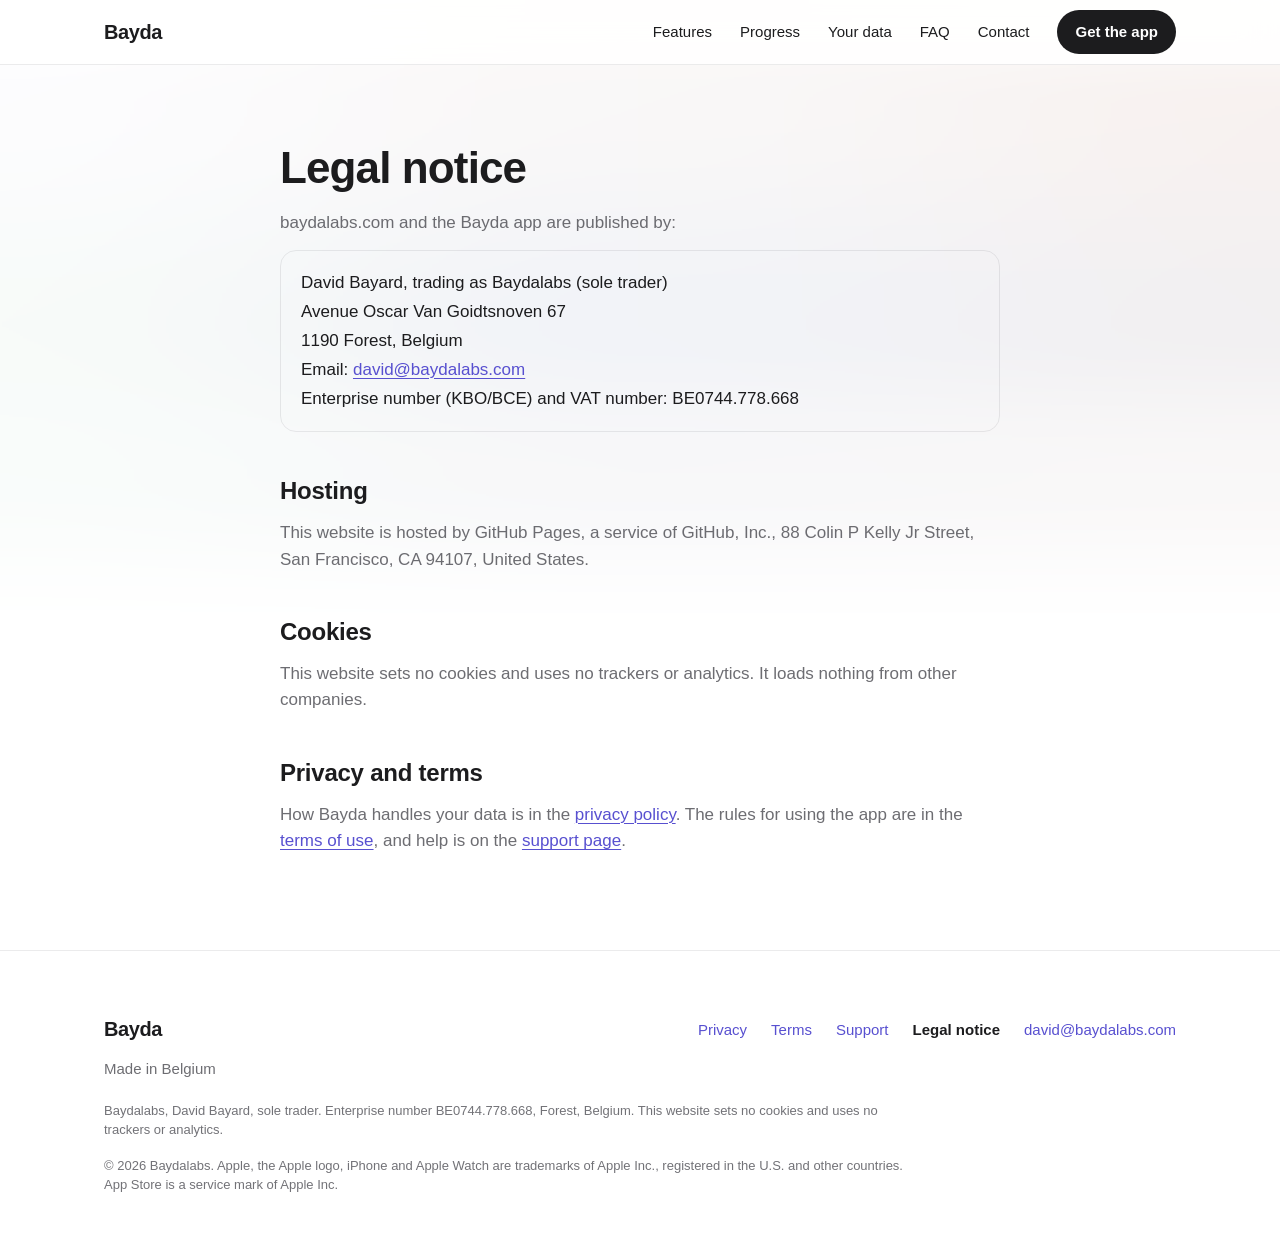
==== legal/index.html @ 18a66e10 "Publish site from 4e7c5ef4" ====
<!doctype html>
<html lang="en">
<head>
  <meta charset="utf-8">
  <meta name="viewport" content="width=device-width, initial-scale=1, viewport-fit=cover">
  <meta name="color-scheme" content="light">
  <meta name="theme-color" content="#ffffff">
  <title>Legal notice | Bayda</title>
  <meta name="description" content="Legal notice for baydalabs.com and the Bayda app.">
  <link rel="canonical" href="https://baydalabs.com/legal/">
  <link rel="icon" type="image/png" href="/assets/favicon.png">
  <link rel="apple-touch-icon" href="/assets/apple-touch-icon.png">
  <link rel="stylesheet" href="/assets/site.css">
  <meta property="og:type" content="website">
  <meta property="og:site_name" content="Bayda">
  <meta property="og:title" content="Legal notice | Bayda">
  <meta property="og:description" content="Legal notice for baydalabs.com and the Bayda app.">
  <meta property="og:url" content="https://baydalabs.com/legal/">
  <meta property="og:image" content="https://baydalabs.com/assets/og.jpg">
  <meta property="og:image:width" content="1200">
  <meta property="og:image:height" content="630">
  <meta property="og:image:alt" content="Bayda's food scan on an iPhone next to a plate of spaghetti">
  <meta property="og:locale" content="en_GB">
  <meta name="twitter:card" content="summary_large_image">
  <meta name="twitter:title" content="Legal notice | Bayda">
  <meta name="twitter:description" content="Legal notice for baydalabs.com and the Bayda app.">
  <meta name="twitter:image" content="https://baydalabs.com/assets/og.jpg">
  <meta name="twitter:image:alt" content="Bayda's food scan on an iPhone next to a plate of spaghetti">
</head>
<body>
  <svg class="sprite" width="0" height="0" aria-hidden="true" focusable="false"><defs>
<symbol id="i-check" viewBox="0 0 24 24"><path d="M5 12.5l4.5 4.5L19 7.5" fill="none" stroke="currentColor" stroke-width="2.4" stroke-linecap="round" stroke-linejoin="round"/></symbol>
<symbol id="i-pin" viewBox="0 0 24 24"><path d="M12 21s-6.5-5.6-6.5-11a6.5 6.5 0 0113 0c0 5.4-6.5 11-6.5 11z" fill="none" stroke="currentColor" stroke-width="1.8" stroke-linejoin="round"/><circle cx="12" cy="10" r="2.3" fill="none" stroke="currentColor" stroke-width="1.8"/></symbol>
<symbol id="i-heart" viewBox="0 0 24 24"><path d="M12 20s-7.5-4.6-7.5-10.2A4.3 4.3 0 0112 7.6a4.3 4.3 0 017.5 2.2C19.5 15.4 12 20 12 20z" fill="none" stroke="currentColor" stroke-width="1.8" stroke-linejoin="round"/></symbol>
<symbol id="i-server" viewBox="0 0 24 24"><rect x="4" y="4.5" width="16" height="6" rx="2" fill="none" stroke="currentColor" stroke-width="1.8"/><rect x="4" y="13.5" width="16" height="6" rx="2" fill="none" stroke="currentColor" stroke-width="1.8"/><path d="M8 7.5h.01M8 16.5h.01" stroke="currentColor" stroke-width="2.4" stroke-linecap="round"/></symbol>
<symbol id="i-noads" viewBox="0 0 24 24"><circle cx="12" cy="12" r="8" fill="none" stroke="currentColor" stroke-width="1.8"/><path d="M6.5 17.5l11-11" stroke="currentColor" stroke-width="1.8" stroke-linecap="round"/></symbol>
<symbol id="i-lock" viewBox="0 0 24 24"><rect x="5" y="10.5" width="14" height="9.5" rx="2.5" fill="none" stroke="currentColor" stroke-width="1.8"/><path d="M8.5 10.5V8a3.5 3.5 0 017 0v2.5" fill="none" stroke="currentColor" stroke-width="1.8" stroke-linecap="round"/></symbol>
<symbol id="i-people" viewBox="0 0 24 24"><circle cx="9" cy="8.5" r="3" fill="none" stroke="currentColor" stroke-width="1.8"/><path d="M3.5 19c.4-3 2.7-4.8 5.5-4.8s5.1 1.8 5.5 4.8" fill="none" stroke="currentColor" stroke-width="1.8" stroke-linecap="round"/><path d="M15.5 5.8a3 3 0 010 5.4M17.5 14.6c1.8.6 2.8 2 3 4.4" fill="none" stroke="currentColor" stroke-width="1.8" stroke-linecap="round"/></symbol>
<symbol id="i-export" viewBox="0 0 24 24"><path d="M12 15V4M8 8l4-4 4 4" fill="none" stroke="currentColor" stroke-width="1.8" stroke-linecap="round" stroke-linejoin="round"/><path d="M5 12v6.5A1.5 1.5 0 006.5 20h11a1.5 1.5 0 001.5-1.5V12" fill="none" stroke="currentColor" stroke-width="1.8" stroke-linecap="round"/></symbol>
<symbol id="i-arrow" viewBox="0 0 24 24"><path d="M5 12h14M13 6l6 6-6 6" fill="none" stroke="currentColor" stroke-width="2" stroke-linecap="round" stroke-linejoin="round"/></symbol>
</defs></svg>
  <a class="skip" href="#main">Skip to content</a>
  <header class="site-header">
    <div class="wrap">
      <a class="brand" href="/" aria-label="Bayda home">Bayda</a>
      <nav class="nav" aria-label="Main">
        <ul class="nav-links">
          <li><a href="/#scan">Features</a></li>
          <li><a href="/#progress">Progress</a></li>
          <li><a href="/#privacy">Your data</a></li>
          <li><a href="/#faq">FAQ</a></li>
          <li><a href="/#contact">Contact</a></li>
        </ul>
        <!-- APP STORE URL: replace #download with the App Store link at launch -->
        <a class="btn" href="/#download">Get the app</a>
      </nav>
    </div>
  </header>

  <main id="main">
    <article class="doc">
      <h1>Legal notice</h1>
      <p>baydalabs.com and the Bayda app are published by:</p>
      <address>
        David Bayard, trading as Baydalabs (sole trader)<br>
        Avenue Oscar Van Goidtsnoven 67<br>
        1190 Forest, Belgium<br>
        Email: <a href="mailto:david@baydalabs.com">david@baydalabs.com</a><br>
        Enterprise number (KBO/BCE) and VAT number: BE0744.778.668
      </address>
      <h2>Hosting</h2>
      <p>This website is hosted by GitHub Pages, a service of GitHub, Inc., 88 Colin P Kelly Jr Street, San Francisco, CA 94107, United States.</p>
      <h2>Cookies</h2>
      <p>This website sets no cookies and uses no trackers or analytics. It loads nothing from other companies.</p>
      <h2>Privacy and terms</h2>
      <p>How Bayda handles your data is in the <a href="/privacy/">privacy policy</a>. The rules for using the app are in the <a href="/terms/">terms of use</a>, and help is on the <a href="/support/">support page</a>.</p>
    </article>
  </main>

  <footer class="site-footer">
    <div class="wrap">
      <div class="foot-top">
        <div class="foot-brand">
          <a class="brand" href="/" aria-label="Bayda home">Bayda</a>
          <p>Made in Belgium</p>
        </div>
        <ul class="foot-links">
          <li><a href="/privacy/">Privacy</a></li>
          <li><a href="/terms/">Terms</a></li>
          <li><a href="/support/">Support</a></li>
          <li><a href="/legal/" aria-current="page">Legal notice</a></li>
          <li><a href="mailto:david@baydalabs.com">david@baydalabs.com</a></li>
        </ul>
      </div>
      <p class="fine">Baydalabs, David Bayard, sole trader. Enterprise number BE0744.778.668, Forest, Belgium. This website sets no cookies and uses no trackers or analytics.</p>
      <p class="fine">&copy; 2026 Baydalabs. Apple, the Apple logo, iPhone and Apple Watch are trademarks of Apple Inc., registered in the U.S. and other countries. App Store is a service mark of Apple Inc.</p>
    </div>
  </footer>
</body>
</html>
---- assets/site.css ----
/* Bayda marketing site. Tokens are the app's (Bayda/DesignSystem). Light only, no dark mode. */
:root {
  color-scheme: light;
  --ink: #1C1C1E;
  --body: rgba(60, 60, 67, .75);
  --muted: rgba(60, 60, 67, .72); /* the lightest that still passes AA on white; only used on white */
  --hair: rgba(60, 60, 67, .10);
  --accent: #5850D0;
  --accent-hover: #4038B8;
  --canvas: #F0F0F3;
  --tint: rgba(88, 80, 208, .08);
  --gutter: 20px;
  --sec: 56px;
  --head: 56px;
  --font: -apple-system, BlinkMacSystemFont, "SF Pro Text", "Segoe UI", Roboto, Helvetica, Arial, sans-serif;
  --shadow: 0 24px 60px -24px rgba(28, 28, 30, .28);
}
@media (min-width: 860px) { :root { --gutter: 24px; --sec: 112px; --head: 64px; } }

*, *::before, *::after { box-sizing: border-box; }
html { -webkit-text-size-adjust: 100%; }
body {
  margin: 0;
  font: 400 17px/1.55 var(--font);
  color: var(--body);
  background: #fff url(glow.png) top center / 100% 640px no-repeat;
  -webkit-font-smoothing: antialiased;
  overflow-x: clip;
  min-height: 100vh; min-height: 100svh; display: flex; flex-direction: column;
}
main { flex: 1 0 auto; }
img, svg { display: block; max-width: 100%; }
img { height: auto; }
picture { display: block; }
h1, h2, h3, p, ul { margin: 0; }
ul { padding: 0; list-style: none; }
a { color: var(--accent); text-decoration: none; }
a:hover { color: var(--accent-hover); text-decoration: underline; text-underline-offset: 3px; }
/* Links inside running text are underlined (not told apart by colour alone). Nav, footer nav, buttons and the TOC are not. */
p a:not(.btn):not(.more), address a, .cstatus a, .doc--legal li a, .doc--legal td a { text-decoration: underline; text-underline-offset: 3px; text-decoration-thickness: 1px; }
.ticks span, .pcard p, .tile p, .fine, .fine-print, .faq details p { text-wrap: pretty; }
.caption, .faq summary, .tile h3, .pcard h3 { text-wrap: balance; }
:focus-visible { outline: 3px solid var(--accent); outline-offset: 2px; border-radius: 6px; }
.sprite { position: absolute; }
[hidden] { display: none !important; }

.wrap { max-width: 1120px; margin-inline: auto; padding-inline: var(--gutter); }
section[id] { scroll-margin-top: calc(var(--head) + 8px); }

.skip {
  position: absolute; left: 16px; top: -64px; z-index: 100;
  display: inline-flex; align-items: center; min-height: 44px;
  padding: 0 18px; border-radius: 999px; background: var(--ink); color: #fff;
  font-weight: 600; font-size: 15px;
}
.skip:focus { top: 12px; color: #fff; text-decoration: none; }

/* Ink capsule: the CTA. Purple is never a button fill. */
.btn {
  display: inline-flex; align-items: center; justify-content: center;
  min-height: 44px; padding: 0 18px; border-radius: 999px;
  background: var(--ink); color: #fff;
  font: 600 15px/1.2 var(--font); white-space: nowrap;
}
.btn:hover { background: #000; color: #fff; text-decoration: none; }
.btn-lg { min-height: 48px; padding-inline: 26px; font-size: 16px; }

/* Header */
.site-header {
  position: sticky; top: 0; z-index: 50;
  background: rgba(255, 255, 255, .85);
  -webkit-backdrop-filter: saturate(180%) blur(20px);
  backdrop-filter: saturate(180%) blur(20px);
  border-bottom: 1px solid var(--hair);
}
.site-header .wrap { display: flex; align-items: center; justify-content: space-between; height: var(--head); gap: 16px; }
.brand { display: inline-flex; align-items: center; min-height: 44px; gap: 10px; color: var(--ink); font-size: 20px; font-weight: 700; letter-spacing: -.02em; }
.brand:hover { color: var(--ink); text-decoration: none; }
.nav { display: flex; align-items: center; gap: 28px; }
.nav-links { display: none; gap: 28px; }
.nav-links a { color: var(--ink); font-size: 15px; font-weight: 500; display: inline-block; padding: 10px 0; }
.nav-links a:hover { color: var(--accent); text-decoration: none; }
@media (min-width: 768px) { .nav { gap: 20px; } .nav-links { display: flex; gap: 20px; } }
@media (min-width: 860px) { .nav, .nav-links { gap: 28px; } }

/* Type roles */
.eyebrow { font-size: 13px; font-weight: 700; letter-spacing: .08em; text-transform: uppercase; color: var(--accent); }
h1, h2 { text-wrap: balance; color: var(--ink); font-weight: 700; }
h1 { font-size: 38px; line-height: 1.06; letter-spacing: -.02em; }
h2 { font-size: 32px; line-height: 1.12; letter-spacing: -.015em; }
h3 { font-size: 17px; line-height: 1.3; font-weight: 600; color: var(--ink); letter-spacing: -.01em; }
.lead { font-size: 18px; line-height: 1.5; color: var(--body); text-wrap: pretty; }
.caption { font-size: 14px; line-height: 1.4; color: var(--body); }
.copy p, .lead { text-wrap: pretty; }
@media (min-width: 860px) {
  h1 { font-size: clamp(44px, 5vw, 60px); }
  h2 { font-size: clamp(36px, 4vw, 44px); }
  .lead { font-size: 20px; }
}

/* Badge */
.badge { display: inline-block; line-height: 0; border-radius: 8px; }
.badge img { height: 44px; width: auto; }
a.badge:hover { opacity: .88; text-decoration: none; }
.cta-row { display: flex; flex-direction: column; align-items: flex-start; gap: 10px; margin-top: 24px; }
.cta-row.center { align-items: center; margin-top: 28px; }
@media (min-width: 860px) { .badge img { height: 48px; } }

/* Hero */
.hero { padding: 28px 0 calc(var(--sec) * .6); }
.hero-grid { display: grid; gap: 36px; align-items: center; }
.hero-copy .eyebrow { margin-bottom: 12px; }
.hero-copy .lead { margin-top: 16px; max-width: 34em; }
.proof { display: grid; grid-template-columns: repeat(2, max-content); gap: 10px 20px; margin-top: 28px; font-size: 14px; font-weight: 500; color: var(--ink); }
.proof li { display: inline-flex; align-items: center; gap: 7px; }
.proof svg { width: 18px; height: 18px; color: var(--accent); flex: none; }
@media (max-width: 389.98px) { .proof { font-size: 13px; gap: 10px 14px; } }
@media (min-width: 860px) {
  .hero { padding-top: 56px; }
  .hero-grid { grid-template-columns: minmax(0, 46fr) minmax(0, 54fr); gap: 56px; }
    .proof { font-size: 15px; }
}

/* Photos and phones */
.hero-photo, .panel { width: 100%; max-width: 520px; margin-inline: auto; }
@media (min-width: 860px) { .hero-photo { justify-self: end; margin-inline: auto 0; } .panel { margin-inline: 0; } }
.photo { display: block; border-radius: 20px; background: var(--canvas); }
.photo img { width: 100%; border-radius: 20px; box-shadow: 0 0 0 1px var(--hair), var(--shadow); }
@media (min-width: 860px) { .photo { border-radius: 28px; } .photo img { border-radius: 28px; } }
.phone {
  aspect-ratio: 720 / 1564;
  border-radius: 12.5% / 5.754%;
  box-shadow: 0 0 0 1px rgba(28, 28, 30, .14), 0 18px 36px rgba(28, 28, 30, .22);
  background: #fff;
}
.phone img { width: 100%; height: auto; border-radius: inherit; }

/* Sections */
.sec { padding-block: var(--sec); }
.sec-head { margin-bottom: 36px; }
.copy .eyebrow, .sec-head .eyebrow, .friends-head .eyebrow { margin-bottom: 12px; }
.copy > p:not(.eyebrow):not(.note) { margin-top: 18px; max-width: 34em; }
.copy > .lead { margin-top: 18px; }
.row { display: grid; gap: 32px; align-items: center; }
.row .copy { max-width: 460px; }
.ticks { display: grid; gap: 12px; margin-top: 24px; }
.ticks li { display: flex; gap: 10px; align-items: flex-start; font-size: 16px; line-height: 1.45; color: var(--ink); }
.ticks svg { width: 20px; height: 20px; color: var(--accent); flex: none; margin-top: 1px; }
.note { margin-top: 20px; font-size: 15px; line-height: 1.5; color: var(--muted); }
@media (min-width: 860px) {
  .row { grid-template-columns: minmax(0, 460px) minmax(0, 520px); justify-content: space-between; gap: 80px; }
  .row.flip { grid-template-columns: minmax(0, 520px) minmax(0, 460px); }
  .row.flip .media, .row.flip .panel { order: -1; }
}

/* Visual with a phone overlapping a corner. --pw is the phone width, --hang how far it hangs below the photo. */
.media { position: relative; container-type: inline-size; width: 100%; max-width: 520px; margin-inline: auto; --pw: var(--pwm, 44%); --hang: 14cqw; }
.pw-s { --pwm: 42%; --pwd: 34%; }
.pw-m { --pwm: 40%; --pwd: 34%; }
.pw-l { --pwm: 52%; --pwd: 52%; }
.over-right.pw-l .phone { right: 0; } /* covers the held phone and the hand in the photo */
.media.wide { max-width: none; margin-inline: 0; --pwm: 30%; --hang: 27.7cqw; }
.media.wide .photo img { aspect-ratio: 4 / 3; object-fit: cover; object-position: 62% 40%; }
.media.wide .phone { bottom: 0; }
.media .phone { position: absolute; bottom: 0; width: var(--pw); }
.hang { display: block; height: var(--hang); }
.over-right .phone { right: 3cqw; }
.over-left .phone { left: 3cqw; }
@media (max-width: 859.98px) { .over-right.m-left .phone { right: auto; left: 3cqw; } }
@media (min-width: 860px) {
  .media { margin-inline: 0; --pw: var(--pwd, 36%); --hang: 10cqw; }
  .media.wide { --pwd: clamp(130px, 17cqw, 190px); --hang: 6cqw; }
  .media.wide .photo img { aspect-ratio: auto; object-fit: fill; object-position: 50% 50%; }
}

/* Two phones on a soft panel */
.panel { background: var(--canvas); border-radius: 20px; padding: 28px 18px 28px; }
.duo { display: flex; justify-content: center; align-items: flex-start; gap: 14px; container-type: inline-size; }
.duo .phone { width: 44%; flex: none; }
.duo .phone:last-child { margin-top: 10cqw; }
@media (min-width: 860px) { .panel { border-radius: 28px; padding: 48px 40px; } .duo { gap: 24px; } }

/* Progress */
.band { background: var(--tint); }
.band .row { align-items: center; }
.shots-wrap { margin-top: 56px; }
.shots-scroll {
  overflow-x: auto; scroll-snap-type: x mandatory;
  margin-inline: calc(var(--gutter) * -1); padding: 4px var(--gutter) 12px; scroll-padding-inline: var(--gutter);
  scrollbar-width: thin;
}
.shots-scroll:focus-visible { outline-offset: -3px; }
.shots { display: flex; gap: 16px; width: max-content; }
.shot { flex: 0 0 min(calc((100vw - 2 * var(--gutter)) * .76), 320px); scroll-snap-align: start; display: flex; flex-direction: column; gap: 20px; }
.shot .phone { width: 66%; margin-inline: auto; }
.card { background: #fff; border: 1px solid var(--hair); border-radius: 20px; padding: 20px; flex: 1; }
.card p { margin-top: 6px; font-size: 15px; line-height: 1.5; }
.tiles { display: grid; grid-template-columns: repeat(2, minmax(0, 1fr)); gap: 12px; margin-top: 28px; }
.tile { background: #fff; border: 1px solid var(--hair); border-radius: 20px; padding: 18px; }
.tile-icon img { height: 52px; width: auto; margin-bottom: 14px; }
.tile h3 { font-size: 16px; }
.tile p { margin-top: 6px; font-size: 14px; line-height: 1.45; }
@media (max-width: 399.98px) { .tile { padding: 16px; } .tile h3 { font-size: 15px; } }
@media (min-width: 860px) {
  .shots-scroll { overflow: visible; margin-inline: 0; padding: 0; }
  .shots { display: grid; grid-template-columns: repeat(3, minmax(0, 1fr)); gap: 32px; width: auto; }
  .shot { flex: none; max-width: none; gap: 24px; }
  .shot .phone { width: 62%; max-width: 240px; }
  .card { padding: 24px; }
  .card p { font-size: 16px; }
  .tiles { grid-template-columns: repeat(4, minmax(0, 1fr)); gap: 20px; margin-top: 40px; }
  .tile { padding: 24px; }
  .tile-icon img { height: 56px; }
  .tile h3 { font-size: 17px; }
  .tile p { font-size: 15px; }
}

/* Friends */
.friends-head { display: grid; gap: 20px; margin-bottom: 40px; }
.friends-head .copy { max-width: 460px; }
.friends-head .copy > p:not(.eyebrow):not(.note) { margin-top: 0; }
@media (max-width: 859.98px) { .friends-head { gap: 0; } .friends-head .copy > p:not(.eyebrow):not(.note) { margin-top: 18px; } }
@media (min-width: 860px) {
  .friends-head { grid-template-columns: minmax(0, 1fr) minmax(0, 460px); gap: 80px; align-items: start; margin-bottom: 56px; }
  .friends-head .copy { padding-top: calc(13px * 1.55 + 12px); }
}

/* Privacy */
.pcards { display: grid; gap: 12px; }
.pcard { display: grid; grid-template-columns: 28px 1fr; column-gap: 14px; align-items: start; border: 1px solid var(--hair); border-radius: 20px; padding: 20px; box-shadow: 0 1px 2px rgba(28, 28, 30, .04); }
.pcard svg { grid-row: 1 / span 2; width: 28px; height: 28px; color: var(--accent); }
.pcard h3 { grid-column: 2; }
.pcard p { grid-column: 2; margin-top: 6px; font-size: 16px; }
.more-row { margin-top: 28px; }
.more { display: inline-flex; align-items: center; gap: 6px; min-height: 44px; font-weight: 600; }
.more svg { width: 18px; height: 18px; }
@media (min-width: 860px) { .pcards { grid-template-columns: 1fr 1fr; gap: 20px; } .pcard { display: block; padding: 32px; } .pcard svg { margin-bottom: 16px; } }

/* FAQ */
.band-soft { background: #fff; }
.faq-head { margin-bottom: 8px; }
.faq-head .eyebrow { margin-bottom: 12px; }
.faq { margin-top: 32px; border-top: 1px solid var(--hair); }
.faq details { border-bottom: 1px solid var(--hair); }
.faq summary {
  display: flex; align-items: center; justify-content: space-between; gap: 16px; min-height: 56px; padding: 12px 0;
  cursor: pointer; list-style: none; color: var(--ink); font-size: 17px; font-weight: 600; line-height: 1.35;
}
.faq summary::-webkit-details-marker { display: none; }
.faq summary::after {
  content: ""; flex: none; width: 9px; height: 9px; margin-right: 4px;
  border-right: 2px solid var(--accent); border-bottom: 2px solid var(--accent); transform: rotate(45deg);
}
.faq details[open] summary::after { transform: rotate(-135deg); }
.faq details p { padding: 0 32px 20px 0; font-size: 16px; line-height: 1.6; max-width: 62ch; }
@media (min-width: 860px) {
  .faq-wrap { display: grid; grid-template-columns: minmax(0, 1fr) minmax(0, 640px); gap: 80px; align-items: start; }
  .faq-head { margin-bottom: 0; }
  .faq { margin-top: 0; }
}

/* Contact */
.contact { background: var(--canvas); }
.contact-wrap { max-width: 616px; }
.contact .sec-head { margin-bottom: 28px; }
.contact .lead { margin-top: 14px; }
.cform { background: #fff; border: 1px solid var(--hair); border-radius: 20px; box-shadow: 0 1px 2px rgba(28, 28, 30, .04), var(--shadow); padding: 22px 20px; display: grid; gap: 18px; }
.field label { display: block; margin-bottom: 6px; font-size: 15px; font-weight: 600; color: var(--ink); }
.cform input, .cform textarea {
  display: block; width: 100%; min-height: 48px; padding: 12px 14px; border: 1px solid #DADADF; border-radius: 12px;
  background: #fff; color: var(--ink); font: 400 16px/1.4 var(--font); -webkit-appearance: none; appearance: none;
}
.cform textarea { min-height: 150px; resize: vertical; }
.cform input:focus-visible, .cform textarea:focus-visible { outline: 3px solid var(--accent); outline-offset: 1px; border-color: var(--accent); }
.cform [aria-invalid="true"] { border-color: #B3261E; }
.err { margin-top: 6px; font-size: 14px; line-height: 1.4; color: #B3261E; }
.err:empty { display: none; }
.hp { position: absolute; left: -10000px; top: auto; width: 1px; height: 1px; overflow: hidden; }
.cform .btn { width: 100%; border: 0; cursor: pointer; }
.cform .btn:disabled { opacity: .6; cursor: default; }
.fine-print { font-size: 14px; line-height: 1.5; color: var(--muted); }
.cstatus:empty { display: none; }
.cstatus.on { margin-top: 16px; padding: 22px 20px; background: #fff; border: 1px solid var(--hair); border-radius: 20px; color: var(--ink); }
.cstatus h3 { font-size: 20px; letter-spacing: -.01em; }
.cstatus h3 + p { margin-top: 8px; }
.cstatus p { color: var(--ink); overflow-wrap: anywhere; }
.cstatus a { font-weight: 600; }
.alt-mail { margin-top: 20px; font-size: 16px; color: var(--ink); }
.alt-mail a { font-weight: 600; }
@media (min-width: 860px) {
  .cform { padding: 36px; gap: 20px; }
  .cstatus.on { padding: 28px 36px; }
  .contact .sec-head { text-align: center; margin-bottom: 36px; }
  .alt-mail { text-align: center; }
}

/* Final call to action: a banner. Copy stacked above the photo on phones, laid over the empty wall on wide screens. */
.final { padding-block: calc(var(--sec) * .6); }
.banner { border-radius: 20px; overflow: hidden; background: #E1DFDB; box-shadow: 0 0 0 1px var(--hair), var(--shadow); }
.banner-copy { padding: 32px 22px 28px; }
.final-icon { width: 72px; height: 72px; border-radius: 17px; margin-bottom: 20px; box-shadow: 0 0 0 1px var(--hair), 0 10px 24px -10px rgba(28, 28, 30, .35); }
.banner .lead { margin-top: 12px; color: var(--ink); }
.banner .caption { color: var(--ink); }
.banner-photo { position: relative; aspect-ratio: 1 / 1; }
.banner-photo::after { content: ""; position: absolute; left: 0; right: 0; top: 0; height: 56px; background: linear-gradient(#E1DFDB, rgba(225, 223, 219, 0)); }
.banner-photo img { width: 100%; height: 100%; object-fit: cover; object-position: 90% 50%; } /* the source has a seam at ~37% of its width; a 1:1 crop must start right of it */
@media (min-width: 600px) {
  .banner-copy { padding: 44px 44px 36px; }
}
@media (min-width: 1000px) {
  .banner { position: relative; display: flex; align-items: center; aspect-ratio: 2 / 1; border-radius: 28px; }
  .banner-photo { position: absolute; inset: 0; aspect-ratio: auto; }
  .banner-photo img { object-position: 50% 0; }
  .banner-photo::after { content: ""; position: absolute; inset: 0; height: auto; background: linear-gradient(90deg, #E1DFDB 0%, #E1DFDB 37%, rgba(225, 223, 219, .8) 43%, rgba(225, 223, 219, .35) 50%, rgba(225, 223, 219, 0) 56%); }
  .banner-copy { position: relative; z-index: 1; width: 42%; padding: 40px 0 40px 48px; }
  .banner h2 { font-size: clamp(34px, 3.6vw, 44px); }
}

/* Legal notice */
.doc { max-width: 768px; margin-inline: auto; padding: 48px var(--gutter) 96px; }
.doc h1 { font-size: 34px; }
.doc h2 { margin-top: 44px; font-size: 22px; line-height: 1.25; letter-spacing: -.01em; }
.doc p, .doc address { margin-top: 14px; }
.doc address { font-style: normal; padding: 18px 20px; border: 1px solid var(--hair); border-radius: 16px; line-height: 1.7; color: var(--ink); overflow-wrap: anywhere; }
.doc h1 + p { margin-top: 18px; }
/* Legal documents (privacy, terms, support): generated from legal/ into this page by scripts/publish-site.sh */
.doc--legal { font-size: 16px; line-height: 1.65; }
.doc--legal h1 { text-wrap: balance; }
.doc--legal h3 { margin-top: 28px; font-size: 18px; line-height: 1.3; color: var(--ink); }
.doc--legal strong { color: var(--ink); font-weight: 600; }
.doc--legal ul { margin-top: 12px; padding-left: 1.3em; list-style: disc; }
.doc--legal li { margin-top: 6px; padding-left: .2em; }
.doc--legal li::marker { color: var(--muted); }
.doc--legal hr { margin: 40px 0; border: 0; border-top: 1px solid var(--hair); }
.doc--legal code { font: 14px/1.4 ui-monospace, SFMono-Regular, Menlo, monospace; padding: 1px 5px; border-radius: 6px; background: var(--canvas); }
.doc--legal .scroll { margin-top: 16px; overflow-x: auto; border: 1px solid var(--hair); border-radius: 16px; background: linear-gradient(to left, #fff 30%, rgba(255, 255, 255, 0)) right / 24px 100% no-repeat local, linear-gradient(to left, rgba(28, 28, 30, .12), rgba(28, 28, 30, 0)) right / 12px 100% no-repeat scroll; }
.doc--legal .scroll:focus-visible { outline: 3px solid var(--accent); outline-offset: 2px; }
.doc--legal table { width: 100%; border-collapse: collapse; font-size: 14px; line-height: 1.5; }
.doc--legal th, .doc--legal td { padding: 10px 12px; text-align: left; vertical-align: top; border-bottom: 1px solid var(--hair); }
.doc--legal th { color: var(--ink); font-weight: 600; background: var(--canvas); }
.doc--legal tr:last-child td { border-bottom: 0; }
.doc--legal td { min-width: 9em; }
.doc--legal a { overflow-wrap: anywhere; }
.doc--legal p, .doc--legal li { max-width: 68ch; }
.doc--legal h2[id], .doc--legal h3[id] { scroll-margin-top: calc(var(--head) + 16px); }
.doc-meta { margin-top: 10px; font-size: 15px; font-weight: 400; line-height: 1.5; color: var(--muted); }
.doc-meta span { white-space: nowrap; }
@media (max-width: 479.98px) { .doc-meta span:not(.sep) { display: block; } .doc-meta .sep { display: none; } }
.nw { white-space: nowrap; }
.toc { margin-top: 28px; padding: 18px 20px; border: 1px solid var(--hair); border-radius: 16px; }
.doc .toc-h { margin: 0; font-size: 14px; font-weight: 600; line-height: 1.3; color: var(--ink); }
.toc ol { margin: 12px 0 0; padding-left: 1.6em; list-style: decimal; font-size: 15px; line-height: 1.4; }
.toc li { margin: 0; padding-left: .2em; max-width: none; }
.toc li + li { margin-top: 6px; }
.toc li::marker { color: var(--muted); }
.doc--legal .toc a { color: var(--ink); text-decoration: none; }
.doc--legal .toc a:hover { color: var(--accent); }
@media (min-width: 860px) { .toc ol { columns: 2; column-gap: 40px; } .toc li { break-inside: avoid; } }
@media (min-width: 860px) { .doc { padding-top: 80px; } .doc h1 { font-size: 44px; } .doc h2 { font-size: 24px; } }

/* Footer */
.site-footer { border-top: 1px solid var(--hair); padding: 40px 0 calc(40px + env(safe-area-inset-bottom)); }
.foot-top { display: flex; flex-wrap: wrap; justify-content: space-between; gap: 20px 32px; }
.foot-brand p { margin-top: 6px; font-size: 15px; }
.foot-links { display: flex; flex-wrap: wrap; gap: 0 24px; }
.foot-links a { display: inline-flex; align-items: center; min-height: 44px; font-size: 15px; }
.foot-links a[aria-current="page"] { color: var(--ink); font-weight: 600; }
.fine { margin-top: 16px; font-size: 13px; line-height: 1.5; color: var(--muted); max-width: 62em; }
.foot-top + .fine { margin-top: 20px; }
@media (min-width: 860px) { .site-footer { padding: 56px 0; } }

/* Mobile sticky download bar */
.sticky {
  position: fixed; left: 0; right: 0; bottom: 0; z-index: 60;
  background: rgba(255, 255, 255, .88);
  -webkit-backdrop-filter: saturate(180%) blur(20px); backdrop-filter: saturate(180%) blur(20px);
  border-top: 1px solid var(--hair);
  padding: 10px var(--gutter) calc(10px + env(safe-area-inset-bottom));
  transform: translateY(100%); opacity: 0; visibility: hidden;
  transition: transform .25s ease, opacity .25s ease, visibility 0s linear .25s;
}
.sticky.on { transform: none; opacity: 1; visibility: visible; transition-delay: 0s; }
.sticky-in { display: flex; align-items: center; gap: 10px; max-width: 520px; margin-inline: auto; }
.sticky-in img { width: 36px; height: 36px; border-radius: 8px; flex: none; box-shadow: 0 0 0 1px var(--hair); }
.sticky-t { display: flex; flex-direction: column; min-width: 0; flex: 1; line-height: 1.25; }
.sticky-t strong { font-weight: 600; font-size: 15px; color: var(--ink); }
.sticky-t span { font-size: 13px; color: var(--muted); white-space: nowrap; overflow: hidden; text-overflow: ellipsis; }
.sticky .btn { padding-inline: 14px; flex: none; }
@media (max-width: 389.98px) { .sticky-in { gap: 8px; } .sticky-t span { font-size: 12px; } .sticky .btn { padding-inline: 12px; font-size: 15px; } }
/* 32: while the bar is up the header's duplicate button steps aside */
@media (max-width: 859.98px) { body.bar-on .site-header .btn { visibility: hidden; } }
@media (min-width: 860px) { .sticky { display: none; } }
@media (prefers-reduced-motion: reduce) { .sticky { transition: none; } }

/* 404 */
.nf { padding: 64px 0 80px; text-align: center; display: flex; flex-direction: column; justify-content: center; }
.nf .wrap { width: 100%; }
.nf .lead { margin-top: 14px; }
.nf .nf-cta { margin-top: 28px; }
.nf .caption { margin-top: 16px; }

/* Tablet 600-859: one left edge for copy and visuals, not a stretched phone layout */
@media (min-width: 600px) and (max-width: 859.98px) {
  .banner { max-width: 600px; }
  .row .copy, .friends-head .copy { max-width: 600px; }
  .hero-photo, .panel, .media { margin-inline: 0; }
  .hero-photo, .panel, .media:not(.wide) { max-width: 600px; }
  .cform, .cstatus, .alt-mail { max-width: 600px; }
  .pcards { grid-template-columns: 1fr 1fr; gap: 16px; }
  .shots-scroll { overflow: visible; margin-inline: 0; padding: 0; }
  .shots { display: grid; grid-template-columns: repeat(3, minmax(0, 1fr)); gap: 16px; width: auto; }
  .shot { max-width: none; flex: none; }
  .shot .phone { width: 78%; }
  .contact-wrap { max-width: none; }
  .cform, .cstatus, .alt-mail { max-width: 616px; }
}

/* Very wide screens */
@media (min-width: 1600px) {
  .wrap { max-width: 1240px; }
  h1 { font-size: 68px; }
  .row { grid-template-columns: minmax(0, 480px) minmax(0, 600px); }
  .row.flip { grid-template-columns: minmax(0, 600px) minmax(0, 480px); }
  .row .copy { max-width: 480px; }
  .media, .panel, .hero-photo { max-width: 600px; }
  .contact-wrap { max-width: 616px; }
}
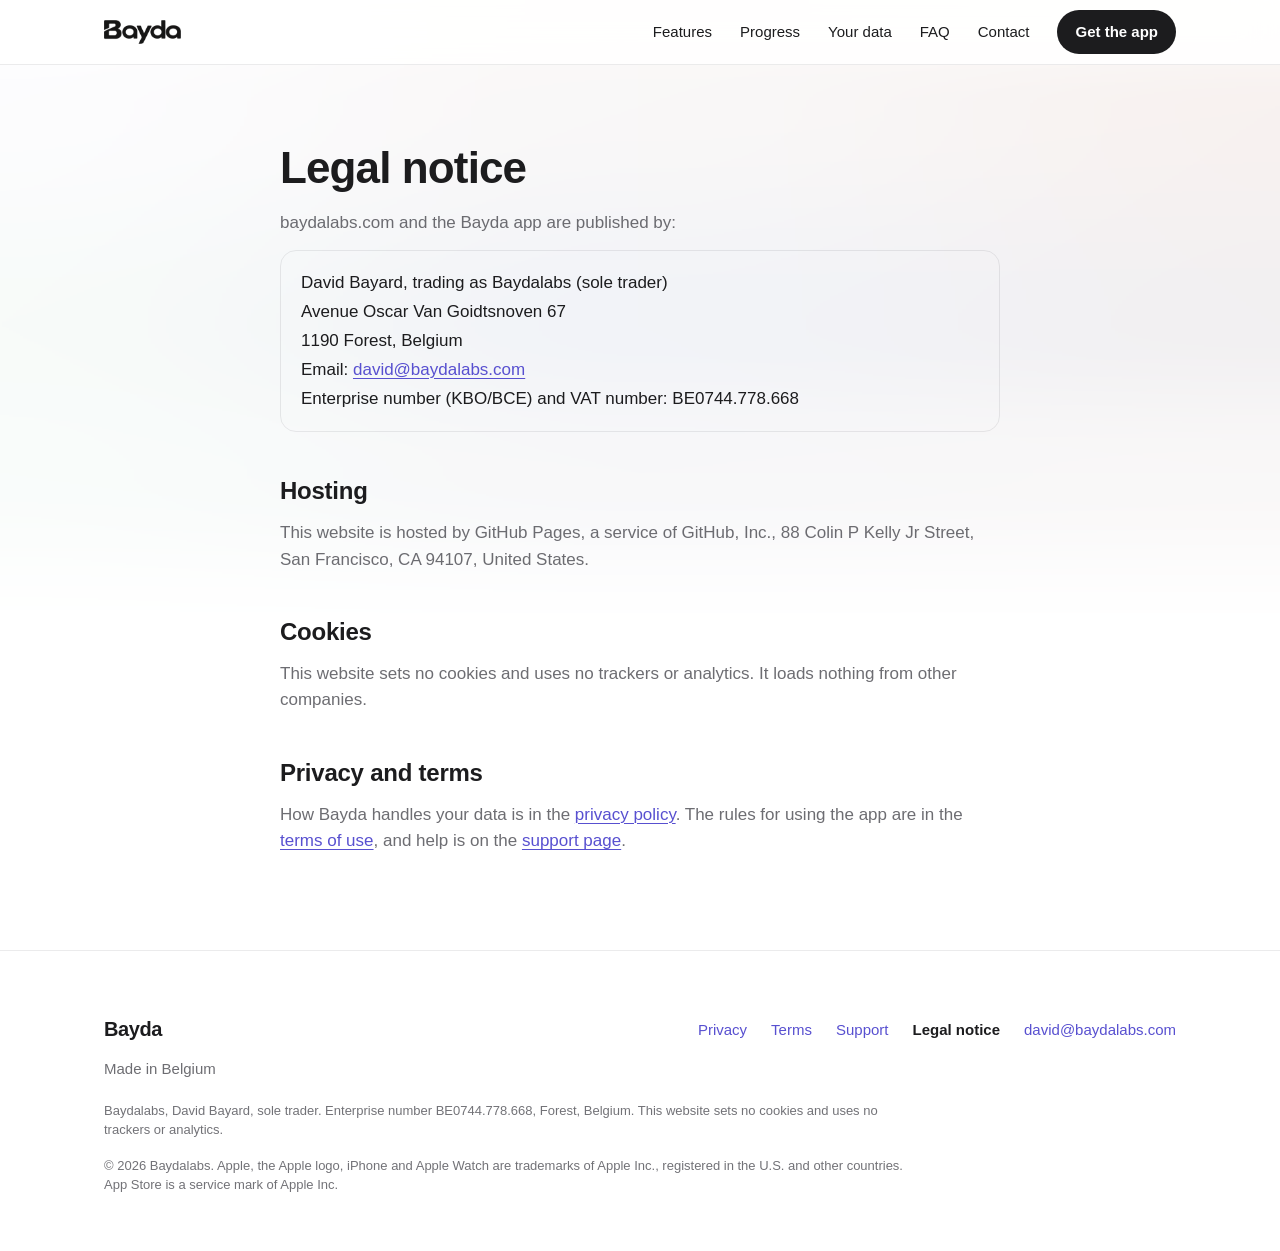
==== commit 933811ae: "Publish site from c5a981eb" ====
--- a/legal/index.html
+++ b/legal/index.html
@@ -42,7 +42,7 @@
   <a class="skip" href="#main">Skip to content</a>
   <header class="site-header">
     <div class="wrap">
-      <a class="brand" href="/" aria-label="Bayda home">Bayda</a>
+      <a class="brand" href="/" aria-label="Bayda home"><img class="brand-logo" src="/assets/wordmark.png" alt="Bayda" width="77" height="24"></a>
       <nav class="nav" aria-label="Main">
         <ul class="nav-links">
           <li><a href="/#scan">Features</a></li>
--- a/assets/site.css
+++ b/assets/site.css
@@ -76,6 +76,8 @@
 .site-header .wrap { display: flex; align-items: center; justify-content: space-between; height: var(--head); gap: 16px; }
 .brand { display: inline-flex; align-items: center; min-height: 44px; gap: 10px; color: var(--ink); font-size: 20px; font-weight: 700; letter-spacing: -.02em; }
 .brand:hover { color: var(--ink); text-decoration: none; }
+/* The complete logo in the header (14 Oct 2026; the word in type before). Made by scripts/make-icon-wordmark.swift. */
+.brand-logo { display: block; height: 24px; width: auto; }
 .nav { display: flex; align-items: center; gap: 28px; }
 .nav-links { display: none; gap: 28px; }
 .nav-links a { color: var(--ink); font-size: 15px; font-weight: 500; display: inline-block; padding: 10px 0; }
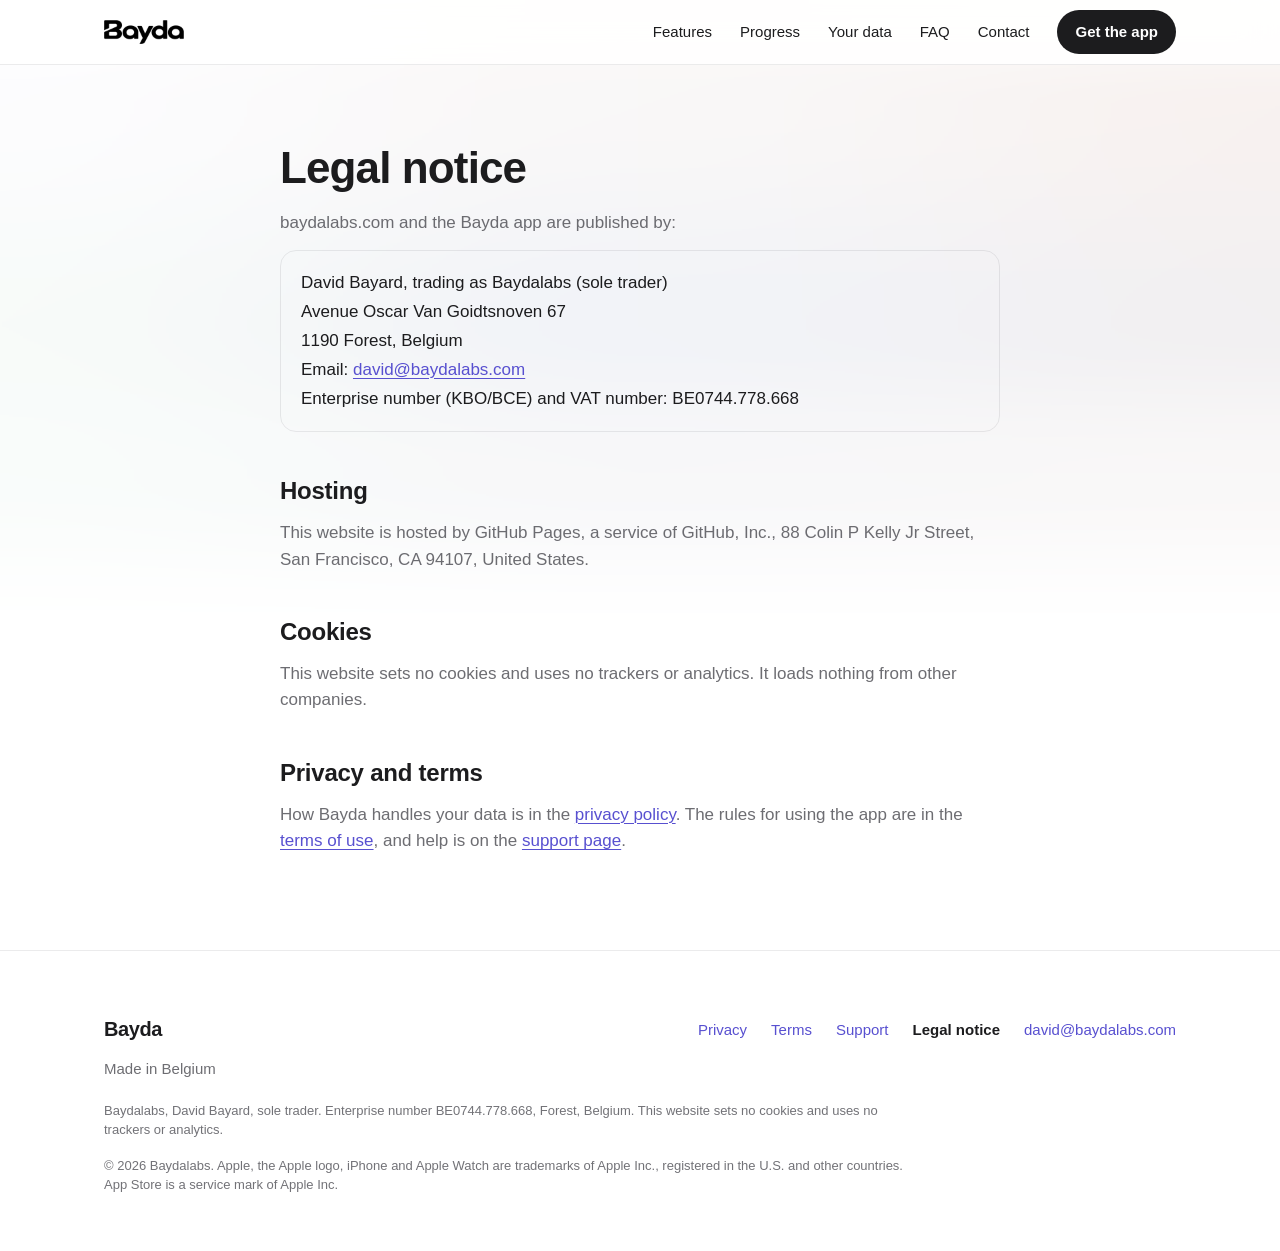
==== commit 9d2c7d6d: "Publish site from cf2a8fd5" ====
--- a/legal/index.html
+++ b/legal/index.html
@@ -42,7 +42,7 @@
   <a class="skip" href="#main">Skip to content</a>
   <header class="site-header">
     <div class="wrap">
-      <a class="brand" href="/" aria-label="Bayda home"><img class="brand-logo" src="/assets/wordmark.png" alt="Bayda" width="77" height="24"></a>
+      <a class="brand" href="/" aria-label="Bayda home"><img class="brand-logo" src="/assets/wordmark.png" alt="Bayda" width="80" height="24"></a>
       <nav class="nav" aria-label="Main">
         <ul class="nav-links">
           <li><a href="/#scan">Features</a></li>
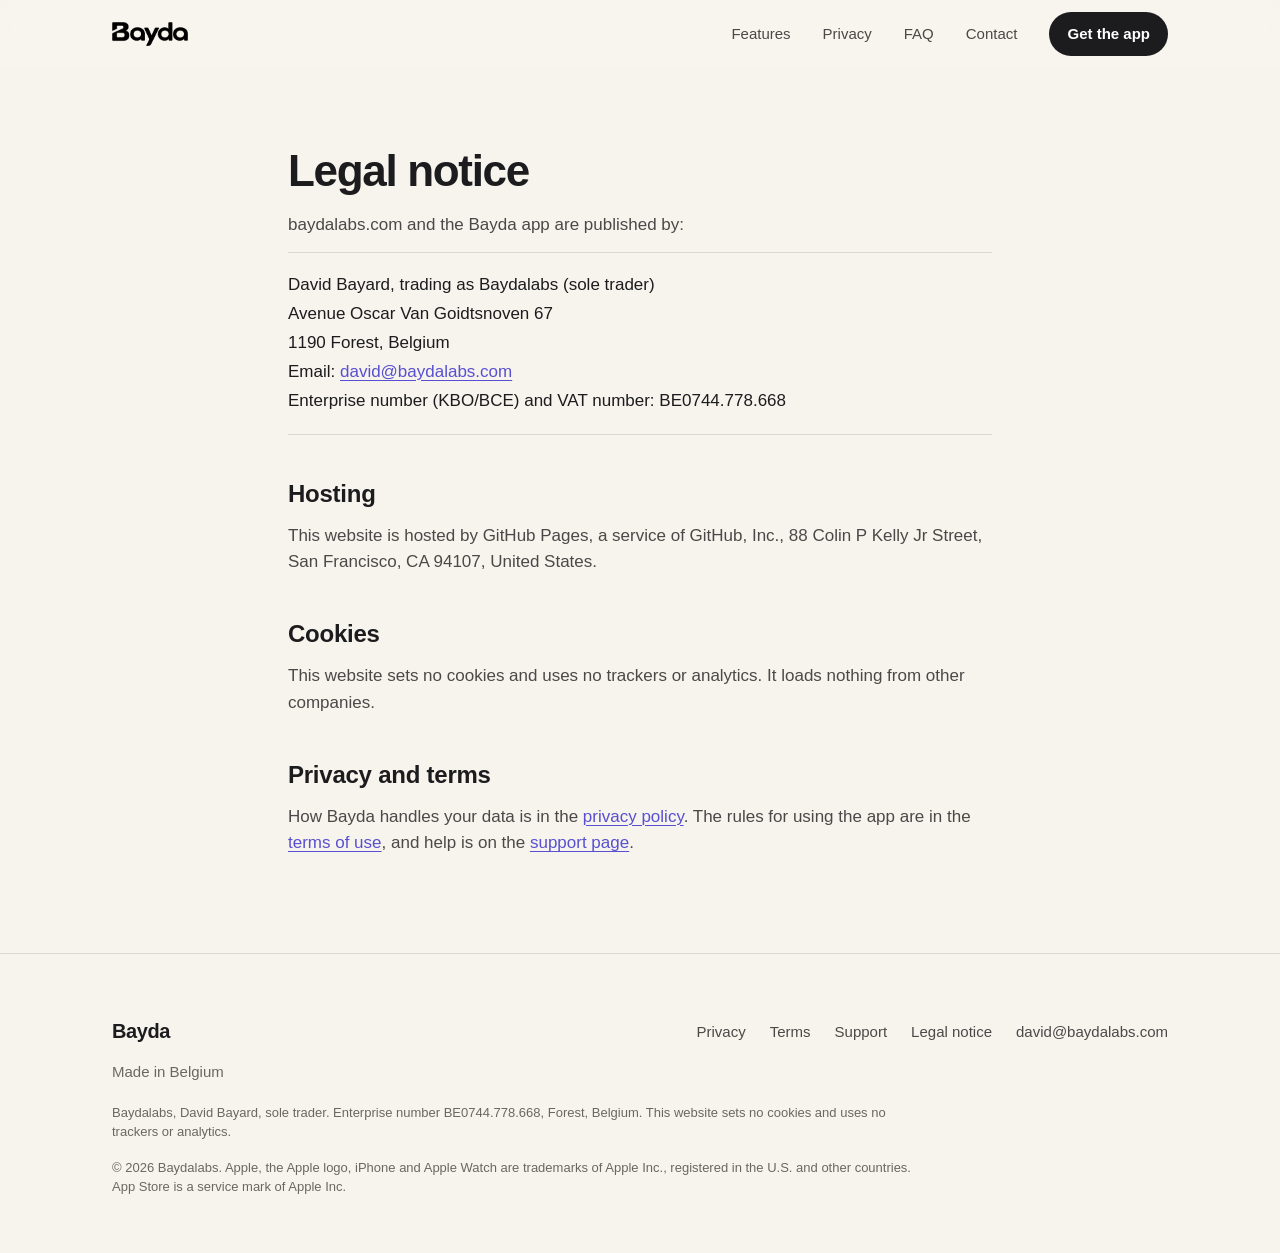
==== commit bec12b30: "Publish site from 2607fc0b" ====
--- a/legal/index.html
+++ b/legal/index.html
@@ -4,7 +4,7 @@
   <meta charset="utf-8">
   <meta name="viewport" content="width=device-width, initial-scale=1, viewport-fit=cover">
   <meta name="color-scheme" content="light">
-  <meta name="theme-color" content="#ffffff">
+  <meta name="theme-color" content="#F7F4EE">
   <title>Legal notice | Bayda</title>
   <meta name="description" content="Legal notice for baydalabs.com and the Bayda app.">
   <link rel="canonical" href="https://baydalabs.com/legal/">
@@ -30,24 +30,15 @@
 <body>
   <svg class="sprite" width="0" height="0" aria-hidden="true" focusable="false"><defs>
 <symbol id="i-check" viewBox="0 0 24 24"><path d="M5 12.5l4.5 4.5L19 7.5" fill="none" stroke="currentColor" stroke-width="2.4" stroke-linecap="round" stroke-linejoin="round"/></symbol>
-<symbol id="i-pin" viewBox="0 0 24 24"><path d="M12 21s-6.5-5.6-6.5-11a6.5 6.5 0 0113 0c0 5.4-6.5 11-6.5 11z" fill="none" stroke="currentColor" stroke-width="1.8" stroke-linejoin="round"/><circle cx="12" cy="10" r="2.3" fill="none" stroke="currentColor" stroke-width="1.8"/></symbol>
-<symbol id="i-heart" viewBox="0 0 24 24"><path d="M12 20s-7.5-4.6-7.5-10.2A4.3 4.3 0 0112 7.6a4.3 4.3 0 017.5 2.2C19.5 15.4 12 20 12 20z" fill="none" stroke="currentColor" stroke-width="1.8" stroke-linejoin="round"/></symbol>
-<symbol id="i-server" viewBox="0 0 24 24"><rect x="4" y="4.5" width="16" height="6" rx="2" fill="none" stroke="currentColor" stroke-width="1.8"/><rect x="4" y="13.5" width="16" height="6" rx="2" fill="none" stroke="currentColor" stroke-width="1.8"/><path d="M8 7.5h.01M8 16.5h.01" stroke="currentColor" stroke-width="2.4" stroke-linecap="round"/></symbol>
-<symbol id="i-noads" viewBox="0 0 24 24"><circle cx="12" cy="12" r="8" fill="none" stroke="currentColor" stroke-width="1.8"/><path d="M6.5 17.5l11-11" stroke="currentColor" stroke-width="1.8" stroke-linecap="round"/></symbol>
-<symbol id="i-lock" viewBox="0 0 24 24"><rect x="5" y="10.5" width="14" height="9.5" rx="2.5" fill="none" stroke="currentColor" stroke-width="1.8"/><path d="M8.5 10.5V8a3.5 3.5 0 017 0v2.5" fill="none" stroke="currentColor" stroke-width="1.8" stroke-linecap="round"/></symbol>
-<symbol id="i-people" viewBox="0 0 24 24"><circle cx="9" cy="8.5" r="3" fill="none" stroke="currentColor" stroke-width="1.8"/><path d="M3.5 19c.4-3 2.7-4.8 5.5-4.8s5.1 1.8 5.5 4.8" fill="none" stroke="currentColor" stroke-width="1.8" stroke-linecap="round"/><path d="M15.5 5.8a3 3 0 010 5.4M17.5 14.6c1.8.6 2.8 2 3 4.4" fill="none" stroke="currentColor" stroke-width="1.8" stroke-linecap="round"/></symbol>
-<symbol id="i-export" viewBox="0 0 24 24"><path d="M12 15V4M8 8l4-4 4 4" fill="none" stroke="currentColor" stroke-width="1.8" stroke-linecap="round" stroke-linejoin="round"/><path d="M5 12v6.5A1.5 1.5 0 006.5 20h11a1.5 1.5 0 001.5-1.5V12" fill="none" stroke="currentColor" stroke-width="1.8" stroke-linecap="round"/></symbol>
-<symbol id="i-arrow" viewBox="0 0 24 24"><path d="M5 12h14M13 6l6 6-6 6" fill="none" stroke="currentColor" stroke-width="2" stroke-linecap="round" stroke-linejoin="round"/></symbol>
 </defs></svg>
   <a class="skip" href="#main">Skip to content</a>
   <header class="site-header">
     <div class="wrap">
-      <a class="brand" href="/" aria-label="Bayda home"><img class="brand-logo" src="/assets/wordmark.png" alt="Bayda" width="80" height="24"></a>
+      <a class="brand" href="/" aria-label="Bayda home"><img class="brand-logo" src="/assets/wordmark.png" alt="Bayda" width="76" height="24"></a>
       <nav class="nav" aria-label="Main">
         <ul class="nav-links">
           <li><a href="/#scan">Features</a></li>
-          <li><a href="/#progress">Progress</a></li>
-          <li><a href="/#privacy">Your data</a></li>
+          <li><a href="/#privacy">Privacy</a></li>
           <li><a href="/#faq">FAQ</a></li>
           <li><a href="/#contact">Contact</a></li>
         </ul>
@@ -88,7 +79,7 @@
           <li><a href="/privacy/">Privacy</a></li>
           <li><a href="/terms/">Terms</a></li>
           <li><a href="/support/">Support</a></li>
-          <li><a href="/legal/" aria-current="page">Legal notice</a></li>
+          <li><a href="/legal/">Legal notice</a></li>
           <li><a href="mailto:david@baydalabs.com">david@baydalabs.com</a></li>
         </ul>
       </div>
--- a/assets/site.css
+++ b/assets/site.css
@@ -1,21 +1,20 @@
-/* Bayda marketing site. Tokens are the app's (Bayda/DesignSystem). Light only, no dark mode. */
+/* Bayda marketing site. One warm page colour, photos that dissolve into it, every app screen in the same phone.
+   Light only, no dark mode. Purple (--accent) is for text links and the keyboard focus ring and nothing else. */
 :root {
   color-scheme: light;
+  --bg: #F7F4EE;
   --ink: #1C1C1E;
-  --body: rgba(60, 60, 67, .75);
-  --muted: rgba(60, 60, 67, .72); /* the lightest that still passes AA on white; only used on white */
-  --hair: rgba(60, 60, 67, .10);
+  --body: #4A4947;
+  --muted: #6B6760;          /* AA on --bg */
+  --hair: rgba(60, 50, 40, .14);
   --accent: #5850D0;
   --accent-hover: #4038B8;
-  --canvas: #F0F0F3;
-  --tint: rgba(88, 80, 208, .08);
   --gutter: 20px;
-  --sec: 56px;
-  --head: 56px;
+  --sec: 72px;
+  --head: 60px;
   --font: -apple-system, BlinkMacSystemFont, "SF Pro Text", "Segoe UI", Roboto, Helvetica, Arial, sans-serif;
-  --shadow: 0 24px 60px -24px rgba(28, 28, 30, .28);
-}
-@media (min-width: 860px) { :root { --gutter: 24px; --sec: 112px; --head: 64px; } }
+}
+@media (min-width: 860px) { :root { --gutter: 32px; --sec: 128px; --head: 68px; } }
 
 *, *::before, *::after { box-sizing: border-box; }
 html { -webkit-text-size-adjust: 100%; }
@@ -23,7 +22,7 @@
   margin: 0;
   font: 400 17px/1.55 var(--font);
   color: var(--body);
-  background: #fff url(glow.png) top center / 100% 640px no-repeat;
+  background: var(--bg);
   -webkit-font-smoothing: antialiased;
   overflow-x: clip;
   min-height: 100vh; min-height: 100svh; display: flex; flex-direction: column;
@@ -36,10 +35,10 @@
 ul { padding: 0; list-style: none; }
 a { color: var(--accent); text-decoration: none; }
 a:hover { color: var(--accent-hover); text-decoration: underline; text-underline-offset: 3px; }
-/* Links inside running text are underlined (not told apart by colour alone). Nav, footer nav, buttons and the TOC are not. */
-p a:not(.btn):not(.more), address a, .cstatus a, .doc--legal li a, .doc--legal td a { text-decoration: underline; text-underline-offset: 3px; text-decoration-thickness: 1px; }
-.ticks span, .pcard p, .tile p, .fine, .fine-print, .faq details p { text-wrap: pretty; }
-.caption, .faq summary, .tile h3, .pcard h3 { text-wrap: balance; }
+/* Links inside running text are underlined (not told apart by colour alone). Nav, footer nav and buttons are not. */
+p a:not(.btn), address a, .cstatus a, .doc--legal li a, .doc--legal td a { text-decoration: underline; text-underline-offset: 3px; text-decoration-thickness: 1px; }
+.ticks span, .fine, .fine-print, .faq details p, .copy .lead { text-wrap: pretty; }
+.caption, .faq summary { text-wrap: balance; }
 :focus-visible { outline: 3px solid var(--accent); outline-offset: 2px; border-radius: 6px; }
 .sprite { position: absolute; }
 [hidden] { display: none !important; }
@@ -65,183 +64,199 @@
 .btn:hover { background: #000; color: #fff; text-decoration: none; }
 .btn-lg { min-height: 48px; padding-inline: 26px; font-size: 16px; }
 
-/* Header */
+/* Header: the page colour, so the hero photo starts clean underneath it */
 .site-header {
   position: sticky; top: 0; z-index: 50;
-  background: rgba(255, 255, 255, .85);
-  -webkit-backdrop-filter: saturate(180%) blur(20px);
-  backdrop-filter: saturate(180%) blur(20px);
-  border-bottom: 1px solid var(--hair);
+  background: rgba(247, 244, 238, .88);
+  -webkit-backdrop-filter: saturate(160%) blur(18px);
+  backdrop-filter: saturate(160%) blur(18px);
 }
 .site-header .wrap { display: flex; align-items: center; justify-content: space-between; height: var(--head); gap: 16px; }
 .brand { display: inline-flex; align-items: center; min-height: 44px; gap: 10px; color: var(--ink); font-size: 20px; font-weight: 700; letter-spacing: -.02em; }
 .brand:hover { color: var(--ink); text-decoration: none; }
-/* The complete logo in the header (14 Oct 2026; the word in type before). Made by scripts/make-icon-wordmark.swift. */
 .brand-logo { display: block; height: 24px; width: auto; }
 .nav { display: flex; align-items: center; gap: 28px; }
 .nav-links { display: none; gap: 28px; }
-.nav-links a { color: var(--ink); font-size: 15px; font-weight: 500; display: inline-block; padding: 10px 0; }
-.nav-links a:hover { color: var(--accent); text-decoration: none; }
-@media (min-width: 768px) { .nav { gap: 20px; } .nav-links { display: flex; gap: 20px; } }
-@media (min-width: 860px) { .nav, .nav-links { gap: 28px; } }
+.nav-links a { color: var(--body); font-size: 15px; font-weight: 500; display: inline-block; padding: 10px 0; }
+.nav-links a:hover { color: var(--ink); text-decoration: underline; text-underline-offset: 5px; }
+@media (min-width: 768px) { .nav { gap: 20px; } .nav-links { display: flex; gap: 22px; } }
+@media (min-width: 860px) { .nav, .nav-links { gap: 32px; } }
 
 /* Type roles */
-.eyebrow { font-size: 13px; font-weight: 700; letter-spacing: .08em; text-transform: uppercase; color: var(--accent); }
 h1, h2 { text-wrap: balance; color: var(--ink); font-weight: 700; }
-h1 { font-size: 38px; line-height: 1.06; letter-spacing: -.02em; }
-h2 { font-size: 32px; line-height: 1.12; letter-spacing: -.015em; }
+h1 { font-size: 44px; line-height: 1.04; letter-spacing: -.03em; }
+h2 { font-size: 32px; line-height: 1.1; letter-spacing: -.022em; }
 h3 { font-size: 17px; line-height: 1.3; font-weight: 600; color: var(--ink); letter-spacing: -.01em; }
 .lead { font-size: 18px; line-height: 1.5; color: var(--body); text-wrap: pretty; }
-.caption { font-size: 14px; line-height: 1.4; color: var(--body); }
-.copy p, .lead { text-wrap: pretty; }
-@media (min-width: 860px) {
-  h1 { font-size: clamp(44px, 5vw, 60px); }
-  h2 { font-size: clamp(36px, 4vw, 44px); }
+.caption { font-size: 14px; line-height: 1.4; color: var(--muted); }
+@media (min-width: 860px) {
+  h1 { font-size: clamp(52px, 5.6vw, 76px); }
+  h2 { font-size: clamp(36px, 3.6vw, 48px); }
   .lead { font-size: 20px; }
 }
 
-/* Badge */
+/* Badge and the one quiet trust line */
 .badge { display: inline-block; line-height: 0; border-radius: 8px; }
-.badge img { height: 44px; width: auto; }
+.badge img { height: 48px; width: auto; }
 a.badge:hover { opacity: .88; text-decoration: none; }
-.cta-row { display: flex; flex-direction: column; align-items: flex-start; gap: 10px; margin-top: 24px; }
-.cta-row.center { align-items: center; margin-top: 28px; }
-@media (min-width: 860px) { .badge img { height: 48px; } }
+.cta-row { display: flex; flex-direction: column; align-items: flex-start; gap: 10px; margin-top: 28px; }
+.cta-row.center { align-items: center; text-align: center; margin-top: 20px; }
+.trust { margin-top: 28px; font-size: 14px; line-height: 1.4; color: var(--muted); }
+
+/* ---- Scenes: a photo that bleeds off the screen edge and melts into the page ---- */
+.scene { position: relative; isolation: isolate; }
+.scene-photo { position: relative; z-index: -1; }
+.scene-img img, .scene-photo img { width: 100%; height: 100%; object-fit: cover; }
+.scene-photo picture { height: 100%; }
+/* Phone: the photo is full width and fades down into the text. */
+.scene-photo {
+  height: min(112vw, 560px);
+  -webkit-mask-image: linear-gradient(to bottom, #000 55%, transparent 100%);
+  mask-image: linear-gradient(to bottom, #000 55%, transparent 100%);
+}
+.scene-photo img { object-position: var(--pos, 50% 30%); }
+
+@media (min-width: 860px) {
+  .scene-photo {
+    position: absolute; top: 0; bottom: 0; height: auto; width: min(54vw, 920px);
+    /* two fades, multiplied: sideways into the page, and top and bottom */
+    -webkit-mask-image: var(--fade-x), linear-gradient(to bottom, transparent 0, #000 16%, #000 84%, transparent 100%);
+    -webkit-mask-composite: source-in;
+    mask-image: var(--fade-x), linear-gradient(to bottom, transparent 0, #000 16%, #000 84%, transparent 100%);
+    mask-composite: intersect;
+  }
+  .scene.l .scene-photo { left: 0; --fade-x: linear-gradient(to right, #000 38%, transparent 100%); }
+  .scene.r .scene-photo { right: 0; --fade-x: linear-gradient(to left, #000 38%, transparent 100%); }
+}
 
 /* Hero */
-.hero { padding: 28px 0 calc(var(--sec) * .6); }
-.hero-grid { display: grid; gap: 36px; align-items: center; }
-.hero-copy .eyebrow { margin-bottom: 12px; }
-.hero-copy .lead { margin-top: 16px; max-width: 34em; }
-.proof { display: grid; grid-template-columns: repeat(2, max-content); gap: 10px 20px; margin-top: 28px; font-size: 14px; font-weight: 500; color: var(--ink); }
-.proof li { display: inline-flex; align-items: center; gap: 7px; }
-.proof svg { width: 18px; height: 18px; color: var(--accent); flex: none; }
-@media (max-width: 389.98px) { .proof { font-size: 13px; gap: 10px 14px; } }
-@media (min-width: 860px) {
-  .hero { padding-top: 56px; }
-  .hero-grid { grid-template-columns: minmax(0, 46fr) minmax(0, 54fr); gap: 56px; }
-    .proof { font-size: 15px; }
-}
-
-/* Photos and phones */
-.hero-photo, .panel { width: 100%; max-width: 520px; margin-inline: auto; }
-@media (min-width: 860px) { .hero-photo { justify-self: end; margin-inline: auto 0; } .panel { margin-inline: 0; } }
-.photo { display: block; border-radius: 20px; background: var(--canvas); }
-.photo img { width: 100%; border-radius: 20px; box-shadow: 0 0 0 1px var(--hair), var(--shadow); }
-@media (min-width: 860px) { .photo { border-radius: 28px; } .photo img { border-radius: 28px; } }
+.hero { padding-bottom: 8px; }
+.hero .scene-photo { --pos: 60% 20%; height: min(104vw, 520px); }
+.hero-copy { margin-top: -56px; position: relative; }
+.hero-copy .lead { margin-top: 16px; max-width: 24em; }
+.hero-cards { display: none; }
+@media (min-width: 860px) {
+  .hero { min-height: min(86vh, 800px); display: flex; align-items: center; padding-bottom: 0; }
+  .hero .scene-photo { width: 100%; left: 0; top: 0; bottom: 0; height: auto; --pos: 62% 18%;
+    --fade-x: linear-gradient(to right, transparent 18%, #000 52%);
+    -webkit-mask-image: var(--fade-x), linear-gradient(to bottom, transparent 0, #000 14%, #000 86%, transparent 100%);
+    mask-image: var(--fade-x), linear-gradient(to bottom, transparent 0, #000 14%, #000 86%, transparent 100%); }
+  .hero-copy { margin-top: 0; padding-block: 56px; width: 100%; }
+  .hero-copy > * { max-width: min(46%, 560px); }
+  .hero-copy .lead { max-width: min(46%, 22em); margin-top: 20px; }
+  .hero-cards { display: block; position: absolute; right: max(24px, calc((100vw - 1280px) / 2 + 24px)); top: 0; bottom: 0; width: 230px; z-index: 1; pointer-events: none; }
+  .ui-card { position: absolute; right: 0; background: #fff; border-radius: 18px; padding: 14px 18px; box-shadow: 0 18px 40px -18px rgba(60, 40, 20, .35), 0 2px 6px rgba(60, 40, 20, .08); display: flex; flex-direction: column; min-width: 170px; }
+  .ui-card:nth-child(1) { top: 24%; right: 28px; }
+  .ui-card:nth-child(2) { top: 64%; right: 0; flex-direction: row; align-items: center; gap: 12px; }
+  .ui-k { font-size: 13px; color: var(--muted); font-weight: 500; }
+  .ui-card strong { font-size: 28px; line-height: 1.15; color: var(--ink); letter-spacing: -.02em; }
+  .ui-row strong { font-size: 17px; letter-spacing: -.01em; display: block; }
+  .ui-row .ui-k, .ui-row .ui-s { display: block; }
+  .ui-s { font-size: 13px; color: var(--muted); }
+  .ui-ic { width: 40px; height: 40px; border-radius: 50%; background: #F1EEE8; color: var(--ink); display: flex; align-items: center; justify-content: center; flex: none; }
+}
+
+/* ---- The phone: one frame for every screen (CSS, not Apple's bezel artwork) ---- */
 .phone {
-  aspect-ratio: 720 / 1564;
-  border-radius: 12.5% / 5.754%;
-  box-shadow: 0 0 0 1px rgba(28, 28, 30, .14), 0 18px 36px rgba(28, 28, 30, .22);
-  background: #fff;
-}
-.phone img { width: 100%; height: auto; border-radius: inherit; }
-
-/* Sections */
+  --pw: 220px;
+  position: relative; width: var(--pw); flex: none;
+  padding: calc(var(--pw) * .022);
+  border-radius: calc(var(--pw) * .148);
+  background: linear-gradient(150deg, #4a4a4e 0%, #1a1a1c 38%, #2b2b2f 72%, #131315 100%);
+  box-shadow: 0 0 0 calc(var(--pw) * .004) rgba(255, 255, 255, .14) inset,
+              0 36px 60px -26px rgba(60, 40, 20, .55), 0 10px 22px -10px rgba(60, 40, 20, .35);
+}
+.phone picture { background: #000; border-radius: calc(var(--pw) * .126); overflow: hidden; }
+.phone img { width: 100%; }
+.phone::after { /* the Dynamic Island */
+  content: ""; position: absolute; left: 50%; top: calc(var(--pw) * .05); width: calc(var(--pw) * .27); height: calc(var(--pw) * .078);
+  transform: translateX(-50%); border-radius: 999px; background: #000;
+}
+
+/* Feature: copy beside a phone that overlaps the photo's melting edge */
+.feat { padding-bottom: var(--sec); }
+.feat-phone { display: flex; justify-content: center; margin-top: -64px; position: relative; }
+.feat-phone .phone { --pw: 180px; }
+.copy { margin-top: 36px; max-width: 30em; }
+.copy .lead { margin-top: 14px; }
+.ticks { display: grid; gap: 10px; margin-top: 22px; }
+.ticks li { display: flex; gap: 10px; align-items: flex-start; font-size: 16px; line-height: 1.45; color: var(--ink); }
+.ticks svg { width: 18px; height: 18px; margin-top: 3px; flex: none; color: var(--ink); }
+@media (min-width: 860px) {
+  .feat { padding-block: 0; min-height: 720px; display: flex; align-items: center; }
+  .feat-grid { display: grid; align-items: center; column-gap: 40px; width: 100%; }
+  .feat-phone { margin-top: 0; }
+  .feat-phone .phone { --pw: clamp(190px, 16vw, 240px); }
+  .copy { margin-top: 0; padding-block: 72px; }
+  .feat h2 { font-size: clamp(32px, 3vw, 42px); }
+  /* photo on the right: text, phone, (photo behind the empty column). Photo on the left: (photo), phone, text. */
+  .feat.r .feat-grid { grid-template-columns: minmax(300px, 1.15fr) auto minmax(0, .85fr); }
+  .feat.r .copy { grid-column: 1; grid-row: 1; }
+  .feat.r .feat-phone { grid-column: 2; grid-row: 1; }
+  .feat.l .feat-grid { grid-template-columns: minmax(0, .85fr) auto minmax(300px, 1.15fr); }
+  .feat.l .feat-phone { grid-column: 2; grid-row: 1; }
+  .feat.l .copy { grid-column: 3; grid-row: 1; }
+}
+.scene.feat .scene-photo { --pos: 50% 30%; }
+#scan .scene-photo { --pos: 50% 40%; }
+@media (min-width: 860px) { #scan .scene-photo { width: min(46vw, 800px); } }
+#move .scene-photo { --pos: 50% 40%; }
+#fuel .scene-photo { --pos: 50% 15%; }
+
+/* Mid call to action */
+.mid { padding: calc(var(--sec) * .5) 0 var(--sec); text-align: center; }
+.mid-line { font-size: 28px; line-height: 1.15; font-weight: 700; letter-spacing: -.02em; color: var(--ink); }
+@media (min-width: 860px) { .mid-line { font-size: 40px; } }
+
+/* Sections on the plain page */
 .sec { padding-block: var(--sec); }
-.sec-head { margin-bottom: 36px; }
-.copy .eyebrow, .sec-head .eyebrow, .friends-head .eyebrow { margin-bottom: 12px; }
-.copy > p:not(.eyebrow):not(.note) { margin-top: 18px; max-width: 34em; }
-.copy > .lead { margin-top: 18px; }
-.row { display: grid; gap: 32px; align-items: center; }
-.row .copy { max-width: 460px; }
-.ticks { display: grid; gap: 12px; margin-top: 24px; }
-.ticks li { display: flex; gap: 10px; align-items: flex-start; font-size: 16px; line-height: 1.45; color: var(--ink); }
-.ticks svg { width: 20px; height: 20px; color: var(--accent); flex: none; margin-top: 1px; }
-.note { margin-top: 20px; font-size: 15px; line-height: 1.5; color: var(--muted); }
-@media (min-width: 860px) {
-  .row { grid-template-columns: minmax(0, 460px) minmax(0, 520px); justify-content: space-between; gap: 80px; }
-  .row.flip { grid-template-columns: minmax(0, 520px) minmax(0, 460px); }
-  .row.flip .media, .row.flip .panel { order: -1; }
-}
-
-/* Visual with a phone overlapping a corner. --pw is the phone width, --hang how far it hangs below the photo. */
-.media { position: relative; container-type: inline-size; width: 100%; max-width: 520px; margin-inline: auto; --pw: var(--pwm, 44%); --hang: 14cqw; }
-.pw-s { --pwm: 42%; --pwd: 34%; }
-.pw-m { --pwm: 40%; --pwd: 34%; }
-.pw-l { --pwm: 52%; --pwd: 52%; }
-.over-right.pw-l .phone { right: 0; } /* covers the held phone and the hand in the photo */
-.media.wide { max-width: none; margin-inline: 0; --pwm: 30%; --hang: 27.7cqw; }
-.media.wide .photo img { aspect-ratio: 4 / 3; object-fit: cover; object-position: 62% 40%; }
-.media.wide .phone { bottom: 0; }
-.media .phone { position: absolute; bottom: 0; width: var(--pw); }
-.hang { display: block; height: var(--hang); }
-.over-right .phone { right: 3cqw; }
-.over-left .phone { left: 3cqw; }
-@media (max-width: 859.98px) { .over-right.m-left .phone { right: auto; left: 3cqw; } }
-@media (min-width: 860px) {
-  .media { margin-inline: 0; --pw: var(--pwd, 36%); --hang: 10cqw; }
-  .media.wide { --pwd: clamp(130px, 17cqw, 190px); --hang: 6cqw; }
-  .media.wide .photo img { aspect-ratio: auto; object-fit: fill; object-position: 50% 50%; }
-}
-
-/* Two phones on a soft panel */
-.panel { background: var(--canvas); border-radius: 20px; padding: 28px 18px 28px; }
-.duo { display: flex; justify-content: center; align-items: flex-start; gap: 14px; container-type: inline-size; }
-.duo .phone { width: 44%; flex: none; }
-.duo .phone:last-child { margin-top: 10cqw; }
-@media (min-width: 860px) { .panel { border-radius: 28px; padding: 48px 40px; } .duo { gap: 24px; } }
-
-/* Progress */
-.band { background: var(--tint); }
-.band .row { align-items: center; }
-.shots-wrap { margin-top: 56px; }
-.shots-scroll {
-  overflow-x: auto; scroll-snap-type: x mandatory;
-  margin-inline: calc(var(--gutter) * -1); padding: 4px var(--gutter) 12px; scroll-padding-inline: var(--gutter);
-  scrollbar-width: thin;
-}
+.center-head { text-align: center; max-width: 36em; margin-inline: auto; }
+.center-head .lead { margin-top: 14px; }
+
+/* Progress: three phones on the page */
+.shots-scroll { margin-top: 48px; margin-inline: calc(var(--gutter) * -1); padding-inline: var(--gutter); overflow-x: auto; scroll-snap-type: x proximity; -webkit-overflow-scrolling: touch; padding-bottom: 8px; }
 .shots-scroll:focus-visible { outline-offset: -3px; }
-.shots { display: flex; gap: 16px; width: max-content; }
-.shot { flex: 0 0 min(calc((100vw - 2 * var(--gutter)) * .76), 320px); scroll-snap-align: start; display: flex; flex-direction: column; gap: 20px; }
-.shot .phone { width: 66%; margin-inline: auto; }
-.card { background: #fff; border: 1px solid var(--hair); border-radius: 20px; padding: 20px; flex: 1; }
-.card p { margin-top: 6px; font-size: 15px; line-height: 1.5; }
-.tiles { display: grid; grid-template-columns: repeat(2, minmax(0, 1fr)); gap: 12px; margin-top: 28px; }
-.tile { background: #fff; border: 1px solid var(--hair); border-radius: 20px; padding: 18px; }
-.tile-icon img { height: 52px; width: auto; margin-bottom: 14px; }
-.tile h3 { font-size: 16px; }
-.tile p { margin-top: 6px; font-size: 14px; line-height: 1.45; }
-@media (max-width: 399.98px) { .tile { padding: 16px; } .tile h3 { font-size: 15px; } }
-@media (min-width: 860px) {
-  .shots-scroll { overflow: visible; margin-inline: 0; padding: 0; }
-  .shots { display: grid; grid-template-columns: repeat(3, minmax(0, 1fr)); gap: 32px; width: auto; }
-  .shot { flex: none; max-width: none; gap: 24px; }
-  .shot .phone { width: 62%; max-width: 240px; }
-  .card { padding: 24px; }
-  .card p { font-size: 16px; }
-  .tiles { grid-template-columns: repeat(4, minmax(0, 1fr)); gap: 20px; margin-top: 40px; }
-  .tile { padding: 24px; }
-  .tile-icon img { height: 56px; }
-  .tile h3 { font-size: 17px; }
-  .tile p { font-size: 15px; }
+.shots { display: flex; gap: 28px; width: max-content; padding-bottom: 24px; }
+.shots li { display: flex; flex-direction: column; align-items: center; gap: 22px; scroll-snap-align: center; }
+.shots .phone { --pw: 230px; }
+.shots p { font-size: 16px; font-weight: 600; color: var(--ink); text-align: center; }
+@media (min-width: 860px) {
+  .shots-scroll { overflow: visible; margin-inline: 0; padding: 0; margin-top: 72px; }
+  .shots { width: auto; display: grid; grid-template-columns: repeat(3, 1fr); gap: 40px; align-items: start; justify-items: center; }
+  .shots .phone { --pw: clamp(210px, 20vw, 270px); }
+  .shots li:nth-child(2) { margin-top: 56px; }
 }
 
 /* Friends */
-.friends-head { display: grid; gap: 20px; margin-bottom: 40px; }
-.friends-head .copy { max-width: 460px; }
-.friends-head .copy > p:not(.eyebrow):not(.note) { margin-top: 0; }
-@media (max-width: 859.98px) { .friends-head { gap: 0; } .friends-head .copy > p:not(.eyebrow):not(.note) { margin-top: 18px; } }
-@media (min-width: 860px) {
-  .friends-head { grid-template-columns: minmax(0, 1fr) minmax(0, 460px); gap: 80px; align-items: start; margin-bottom: 56px; }
-  .friends-head .copy { padding-top: calc(13px * 1.55 + 12px); }
-}
-
-/* Privacy */
-.pcards { display: grid; gap: 12px; }
-.pcard { display: grid; grid-template-columns: 28px 1fr; column-gap: 14px; align-items: start; border: 1px solid var(--hair); border-radius: 20px; padding: 20px; box-shadow: 0 1px 2px rgba(28, 28, 30, .04); }
-.pcard svg { grid-row: 1 / span 2; width: 28px; height: 28px; color: var(--accent); }
-.pcard h3 { grid-column: 2; }
-.pcard p { grid-column: 2; margin-top: 6px; font-size: 16px; }
-.more-row { margin-top: 28px; }
-.more { display: inline-flex; align-items: center; gap: 6px; min-height: 44px; font-weight: 600; }
-.more svg { width: 18px; height: 18px; }
-@media (min-width: 860px) { .pcards { grid-template-columns: 1fr 1fr; gap: 20px; } .pcard { display: block; padding: 32px; } .pcard svg { margin-bottom: 16px; } }
+.friends { padding-top: calc(var(--sec) * .4); }
+.friends-grid .feat-phone { margin-top: 0; }
+@media (min-width: 860px) {
+  .friends-grid { grid-template-columns: minmax(0, 1fr) minmax(0, 1fr); }
+  .friends-grid .feat-phone { justify-content: flex-end; padding-right: 8%; }
+  .friends-grid .copy { padding-block: 0; padding-left: 4%; }
+}
+
+/* Privacy: one big promise, the real screens, three large statements */
+.privacy { padding-block: calc(var(--sec) * 1.1); }
+.big { font-size: 46px; line-height: 1.02; letter-spacing: -.035em; }
+.promises { display: grid; gap: 22px; margin-top: 36px; }
+.promises li { font-size: 24px; line-height: 1.25; letter-spacing: -.015em; font-weight: 500; color: var(--ink); text-wrap: balance; }
+.more-row { margin-top: 32px; font-size: 16px; }
+.privacy-phones { display: flex; align-items: flex-start; justify-content: center; gap: 18px; margin-top: 56px; }
+.privacy-phones .phone { --pw: 160px; }
+.privacy-phones .phone + .phone { margin-top: 48px; }
+@media (min-width: 860px) {
+  .privacy-grid { display: grid; grid-template-columns: minmax(0, 1.15fr) minmax(0, 1fr); gap: 48px; align-items: center; }
+  .big { font-size: clamp(64px, 6.6vw, 92px); }
+  .promises { gap: 28px; margin-top: 56px; }
+  .promises li { font-size: clamp(26px, 2.5vw, 34px); }
+  .privacy-phones { margin-top: 0; gap: 24px; }
+  .privacy-phones .phone { --pw: clamp(190px, 16vw, 230px); }
+  .privacy-phones .phone + .phone { margin-top: 72px; }
+}
 
 /* FAQ */
-.band-soft { background: #fff; }
 .faq-head { margin-bottom: 8px; }
-.faq-head .eyebrow { margin-bottom: 12px; }
 .faq { margin-top: 32px; border-top: 1px solid var(--hair); }
 .faq details { border-bottom: 1px solid var(--hair); }
 .faq summary {
@@ -251,7 +266,7 @@
 .faq summary::-webkit-details-marker { display: none; }
 .faq summary::after {
   content: ""; flex: none; width: 9px; height: 9px; margin-right: 4px;
-  border-right: 2px solid var(--accent); border-bottom: 2px solid var(--accent); transform: rotate(45deg);
+  border-right: 2px solid var(--ink); border-bottom: 2px solid var(--ink); transform: rotate(45deg);
 }
 .faq details[open] summary::after { transform: rotate(-135deg); }
 .faq details p { padding: 0 32px 20px 0; font-size: 16px; line-height: 1.6; max-width: 62ch; }
@@ -261,15 +276,15 @@
   .faq { margin-top: 0; }
 }
 
-/* Contact */
-.contact { background: var(--canvas); }
+/* Contact: fields on the page, no box */
+.contact { padding-top: calc(var(--sec) * .4); }
 .contact-wrap { max-width: 616px; }
 .contact .sec-head { margin-bottom: 28px; }
 .contact .lead { margin-top: 14px; }
-.cform { background: #fff; border: 1px solid var(--hair); border-radius: 20px; box-shadow: 0 1px 2px rgba(28, 28, 30, .04), var(--shadow); padding: 22px 20px; display: grid; gap: 18px; }
+.cform { display: grid; gap: 18px; }
 .field label { display: block; margin-bottom: 6px; font-size: 15px; font-weight: 600; color: var(--ink); }
 .cform input, .cform textarea {
-  display: block; width: 100%; min-height: 48px; padding: 12px 14px; border: 1px solid #DADADF; border-radius: 12px;
+  display: block; width: 100%; min-height: 48px; padding: 12px 14px; border: 1px solid #CFCAC1; border-radius: 12px;
   background: #fff; color: var(--ink); font: 400 16px/1.4 var(--font); -webkit-appearance: none; appearance: none;
 }
 .cform textarea { min-height: 150px; resize: vertical; }
@@ -282,7 +297,7 @@
 .cform .btn:disabled { opacity: .6; cursor: default; }
 .fine-print { font-size: 14px; line-height: 1.5; color: var(--muted); }
 .cstatus:empty { display: none; }
-.cstatus.on { margin-top: 16px; padding: 22px 20px; background: #fff; border: 1px solid var(--hair); border-radius: 20px; color: var(--ink); }
+.cstatus.on { margin-top: 16px; padding: 18px 0; border-top: 1px solid var(--hair); color: var(--ink); }
 .cstatus h3 { font-size: 20px; letter-spacing: -.01em; }
 .cstatus h3 + p { margin-top: 8px; }
 .cstatus p { color: var(--ink); overflow-wrap: anywhere; }
@@ -290,32 +305,23 @@
 .alt-mail { margin-top: 20px; font-size: 16px; color: var(--ink); }
 .alt-mail a { font-weight: 600; }
 @media (min-width: 860px) {
-  .cform { padding: 36px; gap: 20px; }
-  .cstatus.on { padding: 28px 36px; }
   .contact .sec-head { text-align: center; margin-bottom: 36px; }
   .alt-mail { text-align: center; }
 }
 
-/* Final call to action: a banner. Copy stacked above the photo on phones, laid over the empty wall on wide screens. */
-.final { padding-block: calc(var(--sec) * .6); }
-.banner { border-radius: 20px; overflow: hidden; background: #E1DFDB; box-shadow: 0 0 0 1px var(--hair), var(--shadow); }
-.banner-copy { padding: 32px 22px 28px; }
-.final-icon { width: 72px; height: 72px; border-radius: 17px; margin-bottom: 20px; box-shadow: 0 0 0 1px var(--hair), 0 10px 24px -10px rgba(28, 28, 30, .35); }
-.banner .lead { margin-top: 12px; color: var(--ink); }
-.banner .caption { color: var(--ink); }
-.banner-photo { position: relative; aspect-ratio: 1 / 1; }
-.banner-photo::after { content: ""; position: absolute; left: 0; right: 0; top: 0; height: 56px; background: linear-gradient(#E1DFDB, rgba(225, 223, 219, 0)); }
-.banner-photo img { width: 100%; height: 100%; object-fit: cover; object-position: 90% 50%; } /* the source has a seam at ~37% of its width; a 1:1 crop must start right of it */
-@media (min-width: 600px) {
-  .banner-copy { padding: 44px 44px 36px; }
-}
-@media (min-width: 1000px) {
-  .banner { position: relative; display: flex; align-items: center; aspect-ratio: 2 / 1; border-radius: 28px; }
-  .banner-photo { position: absolute; inset: 0; aspect-ratio: auto; }
-  .banner-photo img { object-position: 50% 0; }
-  .banner-photo::after { content: ""; position: absolute; inset: 0; height: auto; background: linear-gradient(90deg, #E1DFDB 0%, #E1DFDB 37%, rgba(225, 223, 219, .8) 43%, rgba(225, 223, 219, .35) 50%, rgba(225, 223, 219, 0) 56%); }
-  .banner-copy { position: relative; z-index: 1; width: 42%; padding: 40px 0 40px 48px; }
-  .banner h2 { font-size: clamp(34px, 3.6vw, 44px); }
+/* Closing: a full-width image, one line, the badge */
+.end { padding-bottom: var(--sec); }
+.end .scene-photo { --pos: 55% 30%; }
+.end-copy { margin-top: -56px; position: relative; }
+.end-copy .lead { margin-top: 14px; max-width: 24em; }
+@media (min-width: 860px) {
+  .end { min-height: 640px; display: flex; align-items: center; padding-bottom: 0; }
+  /* copy on the left over the faded photo: the photo is on the right */
+  .end .scene-photo { width: 68vw; right: 0; left: auto; --fade-x: linear-gradient(to right, transparent 0, #000 42%);
+    -webkit-mask-image: var(--fade-x), linear-gradient(to bottom, transparent 0, #000 16%, #000 84%, transparent 100%);
+    mask-image: var(--fade-x), linear-gradient(to bottom, transparent 0, #000 16%, #000 84%, transparent 100%); }
+  .end-copy { margin-top: 0; width: 100%; padding-block: 72px; }
+  .end-copy > * { max-width: min(46%, 520px); }
 }
 
 /* Legal notice */
@@ -323,7 +329,7 @@
 .doc h1 { font-size: 34px; }
 .doc h2 { margin-top: 44px; font-size: 22px; line-height: 1.25; letter-spacing: -.01em; }
 .doc p, .doc address { margin-top: 14px; }
-.doc address { font-style: normal; padding: 18px 20px; border: 1px solid var(--hair); border-radius: 16px; line-height: 1.7; color: var(--ink); overflow-wrap: anywhere; }
+.doc address { font-style: normal; padding: 18px 0; border-block: 1px solid var(--hair); line-height: 1.7; color: var(--ink); overflow-wrap: anywhere; }
 .doc h1 + p { margin-top: 18px; }
 /* Legal documents (privacy, terms, support): generated from legal/ into this page by scripts/publish-site.sh */
 .doc--legal { font-size: 16px; line-height: 1.65; }
@@ -334,12 +340,12 @@
 .doc--legal li { margin-top: 6px; padding-left: .2em; }
 .doc--legal li::marker { color: var(--muted); }
 .doc--legal hr { margin: 40px 0; border: 0; border-top: 1px solid var(--hair); }
-.doc--legal code { font: 14px/1.4 ui-monospace, SFMono-Regular, Menlo, monospace; padding: 1px 5px; border-radius: 6px; background: var(--canvas); }
-.doc--legal .scroll { margin-top: 16px; overflow-x: auto; border: 1px solid var(--hair); border-radius: 16px; background: linear-gradient(to left, #fff 30%, rgba(255, 255, 255, 0)) right / 24px 100% no-repeat local, linear-gradient(to left, rgba(28, 28, 30, .12), rgba(28, 28, 30, 0)) right / 12px 100% no-repeat scroll; }
+.doc--legal code { font: 14px/1.4 ui-monospace, SFMono-Regular, Menlo, monospace; padding: 1px 5px; border-radius: 6px; background: rgba(60, 50, 40, .08); }
+.doc--legal .scroll { margin-top: 16px; overflow-x: auto; border: 1px solid var(--hair); border-radius: 12px; background: linear-gradient(to left, var(--bg) 30%, rgba(247, 244, 238, 0)) right / 24px 100% no-repeat local, linear-gradient(to left, rgba(28, 28, 30, .12), rgba(28, 28, 30, 0)) right / 12px 100% no-repeat scroll; }
 .doc--legal .scroll:focus-visible { outline: 3px solid var(--accent); outline-offset: 2px; }
 .doc--legal table { width: 100%; border-collapse: collapse; font-size: 14px; line-height: 1.5; }
 .doc--legal th, .doc--legal td { padding: 10px 12px; text-align: left; vertical-align: top; border-bottom: 1px solid var(--hair); }
-.doc--legal th { color: var(--ink); font-weight: 600; background: var(--canvas); }
+.doc--legal th { color: var(--ink); font-weight: 600; background: rgba(60, 50, 40, .06); }
 .doc--legal tr:last-child td { border-bottom: 0; }
 .doc--legal td { min-width: 9em; }
 .doc--legal a { overflow-wrap: anywhere; }
@@ -349,23 +355,24 @@
 .doc-meta span { white-space: nowrap; }
 @media (max-width: 479.98px) { .doc-meta span:not(.sep) { display: block; } .doc-meta .sep { display: none; } }
 .nw { white-space: nowrap; }
-.toc { margin-top: 28px; padding: 18px 20px; border: 1px solid var(--hair); border-radius: 16px; }
+.toc { margin-top: 28px; padding: 18px 0; border-block: 1px solid var(--hair); }
 .doc .toc-h { margin: 0; font-size: 14px; font-weight: 600; line-height: 1.3; color: var(--ink); }
 .toc ol { margin: 12px 0 0; padding-left: 1.6em; list-style: decimal; font-size: 15px; line-height: 1.4; }
 .toc li { margin: 0; padding-left: .2em; max-width: none; }
 .toc li + li { margin-top: 6px; }
 .toc li::marker { color: var(--muted); }
 .doc--legal .toc a { color: var(--ink); text-decoration: none; }
-.doc--legal .toc a:hover { color: var(--accent); }
+.doc--legal .toc a:hover { text-decoration: underline; text-underline-offset: 3px; }
 @media (min-width: 860px) { .toc ol { columns: 2; column-gap: 40px; } .toc li { break-inside: avoid; } }
 @media (min-width: 860px) { .doc { padding-top: 80px; } .doc h1 { font-size: 44px; } .doc h2 { font-size: 24px; } }
 
 /* Footer */
 .site-footer { border-top: 1px solid var(--hair); padding: 40px 0 calc(40px + env(safe-area-inset-bottom)); }
 .foot-top { display: flex; flex-wrap: wrap; justify-content: space-between; gap: 20px 32px; }
-.foot-brand p { margin-top: 6px; font-size: 15px; }
+.foot-brand p { margin-top: 6px; font-size: 15px; color: var(--muted); }
 .foot-links { display: flex; flex-wrap: wrap; gap: 0 24px; }
-.foot-links a { display: inline-flex; align-items: center; min-height: 44px; font-size: 15px; }
+.foot-links a { display: inline-flex; align-items: center; min-height: 44px; font-size: 15px; color: var(--body); }
+.foot-links a:hover { color: var(--ink); }
 .foot-links a[aria-current="page"] { color: var(--ink); font-weight: 600; }
 .fine { margin-top: 16px; font-size: 13px; line-height: 1.5; color: var(--muted); max-width: 62em; }
 .foot-top + .fine { margin-top: 20px; }
@@ -374,7 +381,7 @@
 /* Mobile sticky download bar */
 .sticky {
   position: fixed; left: 0; right: 0; bottom: 0; z-index: 60;
-  background: rgba(255, 255, 255, .88);
+  background: rgba(247, 244, 238, .9);
   -webkit-backdrop-filter: saturate(180%) blur(20px); backdrop-filter: saturate(180%) blur(20px);
   border-top: 1px solid var(--hair);
   padding: 10px var(--gutter) calc(10px + env(safe-area-inset-bottom));
@@ -389,7 +396,7 @@
 .sticky-t span { font-size: 13px; color: var(--muted); white-space: nowrap; overflow: hidden; text-overflow: ellipsis; }
 .sticky .btn { padding-inline: 14px; flex: none; }
 @media (max-width: 389.98px) { .sticky-in { gap: 8px; } .sticky-t span { font-size: 12px; } .sticky .btn { padding-inline: 12px; font-size: 15px; } }
-/* 32: while the bar is up the header's duplicate button steps aside */
+/* While the bar is up the header's duplicate button steps aside */
 @media (max-width: 859.98px) { body.bar-on .site-header .btn { visibility: hidden; } }
 @media (min-width: 860px) { .sticky { display: none; } }
 @media (prefers-reduced-motion: reduce) { .sticky { transition: none; } }
@@ -401,29 +408,18 @@
 .nf .nf-cta { margin-top: 28px; }
 .nf .caption { margin-top: 16px; }
 
-/* Tablet 600-859: one left edge for copy and visuals, not a stretched phone layout */
+/* Tablet 600-859: copy and phone share one left edge */
 @media (min-width: 600px) and (max-width: 859.98px) {
-  .banner { max-width: 600px; }
-  .row .copy, .friends-head .copy { max-width: 600px; }
-  .hero-photo, .panel, .media { margin-inline: 0; }
-  .hero-photo, .panel, .media:not(.wide) { max-width: 600px; }
-  .cform, .cstatus, .alt-mail { max-width: 600px; }
-  .pcards { grid-template-columns: 1fr 1fr; gap: 16px; }
+  .scene-photo { height: min(70vw, 560px); }
+  .copy, .hero-copy .lead, .end-copy .lead { max-width: 34em; }
+  .privacy-phones .phone { --pw: 200px; }
   .shots-scroll { overflow: visible; margin-inline: 0; padding: 0; }
-  .shots { display: grid; grid-template-columns: repeat(3, minmax(0, 1fr)); gap: 16px; width: auto; }
-  .shot { max-width: none; flex: none; }
-  .shot .phone { width: 78%; }
-  .contact-wrap { max-width: none; }
-  .cform, .cstatus, .alt-mail { max-width: 616px; }
+  .shots { width: auto; display: grid; grid-template-columns: repeat(3, minmax(0, 1fr)); gap: 20px; }
+  .shots .phone { --pw: calc((100vw - 2 * var(--gutter) - 40px) / 3); }
 }
 
 /* Very wide screens */
 @media (min-width: 1600px) {
   .wrap { max-width: 1240px; }
-  h1 { font-size: 68px; }
-  .row { grid-template-columns: minmax(0, 480px) minmax(0, 600px); }
-  .row.flip { grid-template-columns: minmax(0, 600px) minmax(0, 480px); }
-  .row .copy { max-width: 480px; }
-  .media, .panel, .hero-photo { max-width: 600px; }
-  .contact-wrap { max-width: 616px; }
-}
+  h1 { font-size: 84px; }
+}
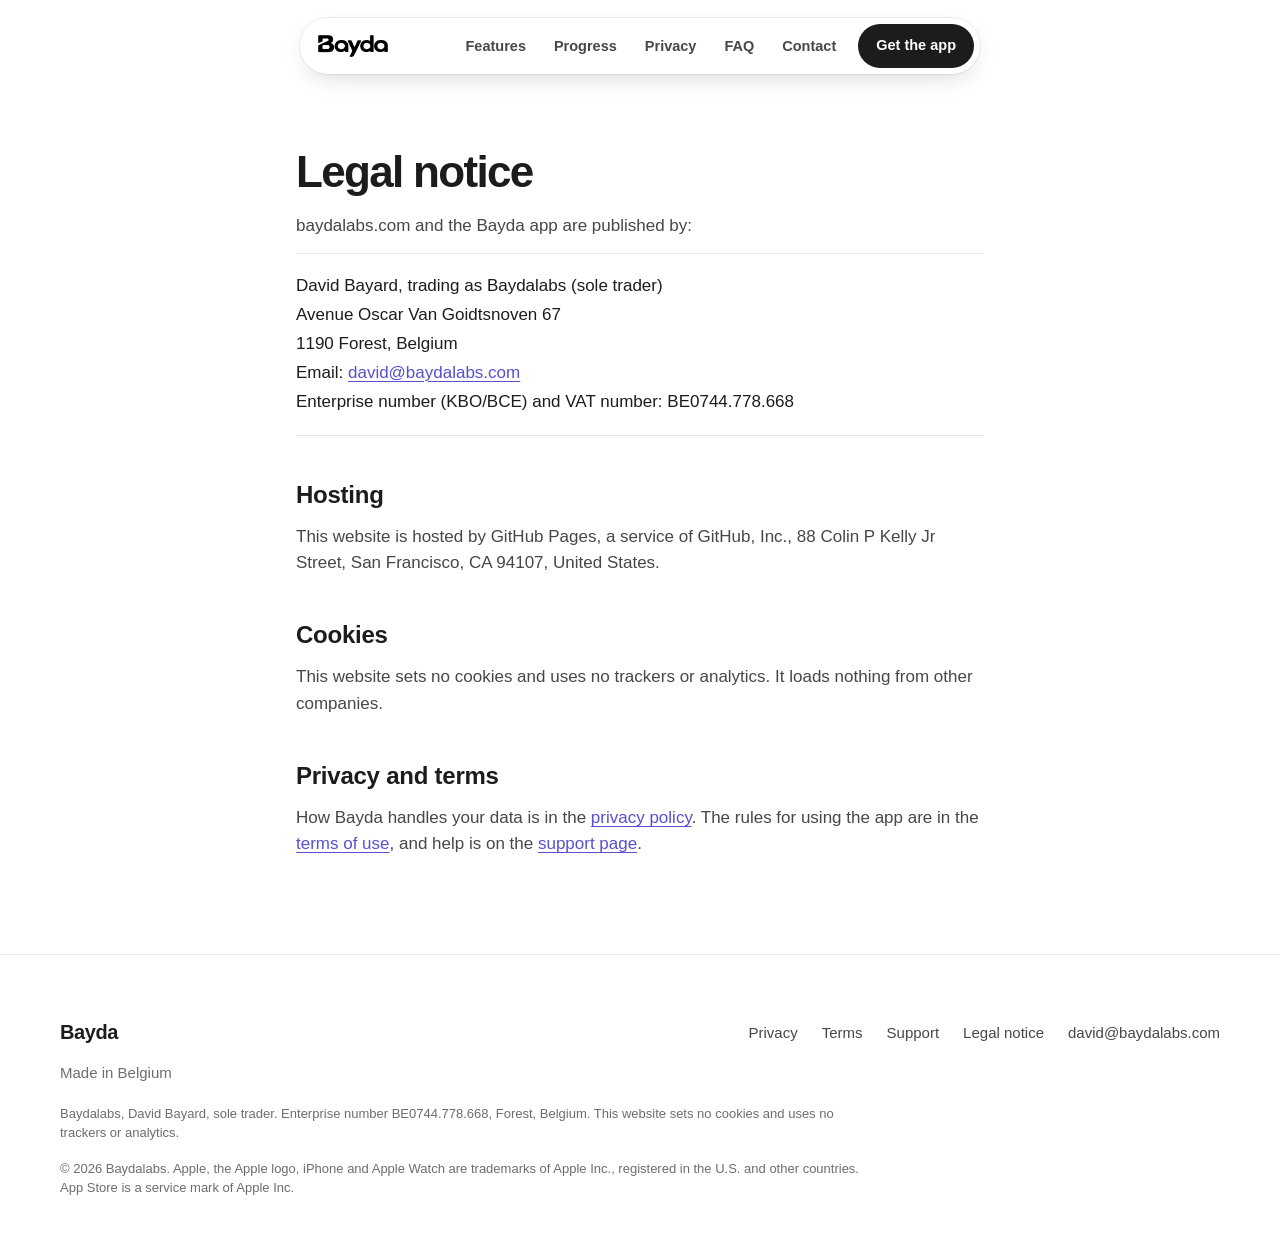
==== commit 67d1e007: "Publish site from 2607fc0b" ====
--- a/legal/index.html
+++ b/legal/index.html
@@ -32,20 +32,31 @@
 <symbol id="i-check" viewBox="0 0 24 24"><path d="M5 12.5l4.5 4.5L19 7.5" fill="none" stroke="currentColor" stroke-width="2.4" stroke-linecap="round" stroke-linejoin="round"/></symbol>
 </defs></svg>
   <a class="skip" href="#main">Skip to content</a>
-  <header class="site-header">
-    <div class="wrap">
+  <header class="site-header" id="dock">
+    <div class="dock">
       <a class="brand" href="/" aria-label="Bayda home"><img class="brand-logo" src="/assets/wordmark.png" alt="Bayda" width="76" height="24"></a>
       <nav class="nav" aria-label="Main">
         <ul class="nav-links">
-          <li><a href="/#scan">Features</a></li>
+          <li><a href="/#week">Features</a></li>
+          <li><a href="/#progress">Progress</a></li>
           <li><a href="/#privacy">Privacy</a></li>
           <li><a href="/#faq">FAQ</a></li>
           <li><a href="/#contact">Contact</a></li>
         </ul>
-        <!-- APP STORE URL: replace #download with the App Store link at launch -->
-        <a class="btn" href="/#download">Get the app</a>
       </nav>
+      <!-- APP STORE URL: replace #download with the App Store link at launch -->
+      <a class="btn" href="/#download">Get the app</a>
+      <button class="menu-btn" type="button" aria-expanded="false" aria-controls="menu" hidden><svg width="22" height="22" aria-hidden="true"><use href="#i-menu"/></svg><span class="vh">Menu</span></button>
     </div>
+    <nav class="menu" id="menu" aria-label="Menu" hidden>
+      <ul>
+        <li><a href="/#week">Features</a></li>
+        <li><a href="/#progress">Progress</a></li>
+        <li><a href="/#privacy">Privacy</a></li>
+        <li><a href="/#faq">FAQ</a></li>
+        <li><a href="/#contact">Contact</a></li>
+      </ul>
+    </nav>
   </header>
 
   <main id="main">
@@ -87,5 +98,6 @@
       <p class="fine">&copy; 2026 Baydalabs. Apple, the Apple logo, iPhone and Apple Watch are trademarks of Apple Inc., registered in the U.S. and other countries. App Store is a service mark of Apple Inc.</p>
     </div>
   </footer>
+  <script src="/assets/site.js" defer></script>
 </body>
 </html>
--- a/assets/site.css
+++ b/assets/site.css
@@ -1,20 +1,38 @@
-/* Bayda marketing site. One warm page colour, photos that dissolve into it, every app screen in the same phone.
-   Light only, no dark mode. Purple (--accent) is for text links and the keyboard focus ring and nothing else. */
+/* Bayda marketing site, October 2026 redesign (docs/website/redesign-2026-10.md).
+   White pages and soft grey surfaces like the app, the app's own tokens, photos in clean rounded frames (never faded into
+   the page). Purple is for links, focus, routes and active states, never a button fill: every CTA is the ink capsule.
+
+   Motion: assets/site.js adds `motion` to <html> unless the visitor prefers reduced motion, and writes a 0..1 progress
+   to `--p` on every [data-scene]. Every animated rule below sits under `.motion`, so without it (no JS, or reduced
+   motion) the page is the static, complete end state. */
 :root {
   color-scheme: light;
-  --bg: #F7F4EE;
+  --bg: #FFFFFF;
+  --surface: #F4F4F6;
   --ink: #1C1C1E;
-  --body: #4A4947;
-  --muted: #6B6760;          /* AA on --bg */
-  --hair: rgba(60, 50, 40, .14);
+  --body: #46464C;
+  --muted: #6C6C73;          /* AA on white and on --surface */
+  --hair: rgba(60, 60, 67, .13);
   --accent: #5850D0;
   --accent-hover: #4038B8;
-  --gutter: 20px;
-  --sec: 72px;
-  --head: 60px;
+  --accent-tint: #F2F1FD;
+  --heat: #E8621A;           /* Theme.chartHeat: the muscle map orange */
+  --record: #E8A33D;         /* Theme.record */
+  --fuel: #1FA971;           /* Theme.fuel */
+  --done: #D1FCAA;           /* Theme.setDoneFill */
+  --done-check: #34C759;     /* Theme.setDoneCheck */
+  --gutter: 16px;
+  --sec: 88px;
+  --r-xl: 28px;
+  --r-lg: 22px;
+  --r-md: 16px;
+  --sh-card: 0 1px 2px rgba(20, 20, 40, .05), 0 14px 34px -14px rgba(20, 20, 40, .22);
+  --sh-float: 0 2px 6px rgba(20, 20, 40, .06), 0 28px 56px -22px rgba(20, 20, 40, .34);
+  --ease: cubic-bezier(.22, .7, .18, 1);
   --font: -apple-system, BlinkMacSystemFont, "SF Pro Text", "Segoe UI", Roboto, Helvetica, Arial, sans-serif;
-}
-@media (min-width: 860px) { :root { --gutter: 32px; --sec: 128px; --head: 68px; } }
+  --font-d: -apple-system, BlinkMacSystemFont, "SF Pro Display", "Segoe UI", Roboto, Helvetica, Arial, sans-serif;
+}
+@media (min-width: 860px) { :root { --gutter: 40px; --sec: 152px; --r-xl: 36px; --r-lg: 26px; } }
 
 *, *::before, *::after { box-sizing: border-box; }
 html { -webkit-text-size-adjust: 100%; }
@@ -31,20 +49,22 @@
 img, svg { display: block; max-width: 100%; }
 img { height: auto; }
 picture { display: block; }
-h1, h2, h3, p, ul { margin: 0; }
-ul { padding: 0; list-style: none; }
+figure { margin: 0; }
+h1, h2, h3, p, ul, ol { margin: 0; }
+ul, ol { padding: 0; list-style: none; }
 a { color: var(--accent); text-decoration: none; }
 a:hover { color: var(--accent-hover); text-decoration: underline; text-underline-offset: 3px; }
-/* Links inside running text are underlined (not told apart by colour alone). Nav, footer nav and buttons are not. */
 p a:not(.btn), address a, .cstatus a, .doc--legal li a, .doc--legal td a { text-decoration: underline; text-underline-offset: 3px; text-decoration-thickness: 1px; }
-.ticks span, .fine, .fine-print, .faq details p, .copy .lead { text-wrap: pretty; }
+.ticks span, .fine, .fine-print, .faq details p, .lead, .node p, .m-copy p { text-wrap: pretty; }
 .caption, .faq summary { text-wrap: balance; }
 :focus-visible { outline: 3px solid var(--accent); outline-offset: 2px; border-radius: 6px; }
 .sprite { position: absolute; }
 [hidden] { display: none !important; }
-
-.wrap { max-width: 1120px; margin-inline: auto; padding-inline: var(--gutter); }
-section[id] { scroll-margin-top: calc(var(--head) + 8px); }
+.vh { position: absolute !important; width: 1px; height: 1px; padding: 0; margin: -1px; overflow: hidden; clip: rect(0 0 0 0); white-space: nowrap; border: 0; }
+.nw { white-space: nowrap; }
+
+.wrap { max-width: 1240px; margin-inline: auto; padding-inline: var(--gutter); }
+section[id] { scroll-margin-top: 84px; }
 
 .skip {
   position: absolute; left: 16px; top: -64px; z-index: 100;
@@ -54,109 +74,57 @@
 }
 .skip:focus { top: 12px; color: #fff; text-decoration: none; }
 
-/* Ink capsule: the CTA. Purple is never a button fill. */
+/* Ink capsule: the CTA. */
 .btn {
   display: inline-flex; align-items: center; justify-content: center;
-  min-height: 44px; padding: 0 18px; border-radius: 999px;
+  min-height: 44px; padding: 0 20px; border-radius: 999px; border: 0;
   background: var(--ink); color: #fff;
-  font: 600 15px/1.2 var(--font); white-space: nowrap;
+  font: 600 15px/1.2 var(--font); white-space: nowrap; cursor: pointer;
+  transition: background-color .2s ease, transform .2s var(--ease);
 }
 .btn:hover { background: #000; color: #fff; text-decoration: none; }
-.btn-lg { min-height: 48px; padding-inline: 26px; font-size: 16px; }
-
-/* Header: the page colour, so the hero photo starts clean underneath it */
-.site-header {
-  position: sticky; top: 0; z-index: 50;
-  background: rgba(247, 244, 238, .88);
-  -webkit-backdrop-filter: saturate(160%) blur(18px);
-  backdrop-filter: saturate(160%) blur(18px);
-}
-.site-header .wrap { display: flex; align-items: center; justify-content: space-between; height: var(--head); gap: 16px; }
-.brand { display: inline-flex; align-items: center; min-height: 44px; gap: 10px; color: var(--ink); font-size: 20px; font-weight: 700; letter-spacing: -.02em; }
-.brand:hover { color: var(--ink); text-decoration: none; }
-.brand-logo { display: block; height: 24px; width: auto; }
-.nav { display: flex; align-items: center; gap: 28px; }
-.nav-links { display: none; gap: 28px; }
-.nav-links a { color: var(--body); font-size: 15px; font-weight: 500; display: inline-block; padding: 10px 0; }
-.nav-links a:hover { color: var(--ink); text-decoration: underline; text-underline-offset: 5px; }
-@media (min-width: 768px) { .nav { gap: 20px; } .nav-links { display: flex; gap: 22px; } }
-@media (min-width: 860px) { .nav, .nav-links { gap: 32px; } }
+.btn:active { transform: scale(.97); }
+.btn-lg { min-height: 50px; padding-inline: 28px; font-size: 16px; }
 
 /* Type roles */
-h1, h2 { text-wrap: balance; color: var(--ink); font-weight: 700; }
-h1 { font-size: 44px; line-height: 1.04; letter-spacing: -.03em; }
-h2 { font-size: 32px; line-height: 1.1; letter-spacing: -.022em; }
-h3 { font-size: 17px; line-height: 1.3; font-weight: 600; color: var(--ink); letter-spacing: -.01em; }
-.lead { font-size: 18px; line-height: 1.5; color: var(--body); text-wrap: pretty; }
+h1, h2 { text-wrap: balance; color: var(--ink); font-family: var(--font-d); font-weight: 700; }
+h1 { font-size: 46px; line-height: 1.02; letter-spacing: -.038em; }
+h2 { font-size: 38px; line-height: 1.04; letter-spacing: -.034em; }
+h3 { font-size: 19px; line-height: 1.25; font-weight: 650; color: var(--ink); letter-spacing: -.015em; }
+.lead { font-size: 18px; line-height: 1.5; color: var(--body); }
 .caption { font-size: 14px; line-height: 1.4; color: var(--muted); }
-@media (min-width: 860px) {
-  h1 { font-size: clamp(52px, 5.6vw, 76px); }
-  h2 { font-size: clamp(36px, 3.6vw, 48px); }
+.kicker { display: inline-flex; align-items: center; gap: 8px; margin-bottom: 16px; font-size: 15px; font-weight: 650; letter-spacing: -.005em; color: var(--ink); }
+.kicker::before { content: ""; width: 10px; height: 10px; border-radius: 3px; background: var(--k, var(--accent)); }
+.k-train { --k: var(--heat); } .k-move { --k: var(--accent); } .k-fuel { --k: var(--fuel); } .k-prog { --k: var(--ink); }
+@media (min-width: 860px) {
+  h1 { font-size: clamp(60px, 6.4vw, 104px); }
+  h2 { font-size: clamp(44px, 4.6vw, 68px); }
+  h3 { font-size: 22px; }
   .lead { font-size: 20px; }
 }
 
-/* Badge and the one quiet trust line */
+.sec { padding-block: var(--sec); }
+.sec-head { max-width: 40em; }
+.sec-head .lead { margin-top: 16px; }
+.copy .lead { margin-top: 18px; }
+.ticks { display: grid; gap: 12px; margin-top: 26px; }
+.ticks li { display: flex; gap: 10px; align-items: flex-start; font-size: 16px; line-height: 1.45; color: var(--ink); }
+.ticks svg { width: 18px; height: 18px; margin-top: 2px; flex: none; color: var(--ink); }
+@media (min-width: 860px) { .ticks li { font-size: 17px; } }
+
+/* Badge, CTA row, the one quiet trust line */
 .badge { display: inline-block; line-height: 0; border-radius: 8px; }
 .badge img { height: 48px; width: auto; }
 a.badge:hover { opacity: .88; text-decoration: none; }
-.cta-row { display: flex; flex-direction: column; align-items: flex-start; gap: 10px; margin-top: 28px; }
-.cta-row.center { align-items: center; text-align: center; margin-top: 20px; }
-.trust { margin-top: 28px; font-size: 14px; line-height: 1.4; color: var(--muted); }
-
-/* ---- Scenes: a photo that bleeds off the screen edge and melts into the page ---- */
-.scene { position: relative; isolation: isolate; }
-.scene-photo { position: relative; z-index: -1; }
-.scene-img img, .scene-photo img { width: 100%; height: 100%; object-fit: cover; }
-.scene-photo picture { height: 100%; }
-/* Phone: the photo is full width and fades down into the text. */
-.scene-photo {
-  height: min(112vw, 560px);
-  -webkit-mask-image: linear-gradient(to bottom, #000 55%, transparent 100%);
-  mask-image: linear-gradient(to bottom, #000 55%, transparent 100%);
-}
-.scene-photo img { object-position: var(--pos, 50% 30%); }
-
-@media (min-width: 860px) {
-  .scene-photo {
-    position: absolute; top: 0; bottom: 0; height: auto; width: min(54vw, 920px);
-    /* two fades, multiplied: sideways into the page, and top and bottom */
-    -webkit-mask-image: var(--fade-x), linear-gradient(to bottom, transparent 0, #000 16%, #000 84%, transparent 100%);
-    -webkit-mask-composite: source-in;
-    mask-image: var(--fade-x), linear-gradient(to bottom, transparent 0, #000 16%, #000 84%, transparent 100%);
-    mask-composite: intersect;
-  }
-  .scene.l .scene-photo { left: 0; --fade-x: linear-gradient(to right, #000 38%, transparent 100%); }
-  .scene.r .scene-photo { right: 0; --fade-x: linear-gradient(to left, #000 38%, transparent 100%); }
-}
-
-/* Hero */
-.hero { padding-bottom: 8px; }
-.hero .scene-photo { --pos: 60% 20%; height: min(104vw, 520px); }
-.hero-copy { margin-top: -56px; position: relative; }
-.hero-copy .lead { margin-top: 16px; max-width: 24em; }
-.hero-cards { display: none; }
-@media (min-width: 860px) {
-  .hero { min-height: min(86vh, 800px); display: flex; align-items: center; padding-bottom: 0; }
-  .hero .scene-photo { width: 100%; left: 0; top: 0; bottom: 0; height: auto; --pos: 62% 18%;
-    --fade-x: linear-gradient(to right, transparent 18%, #000 52%);
-    -webkit-mask-image: var(--fade-x), linear-gradient(to bottom, transparent 0, #000 14%, #000 86%, transparent 100%);
-    mask-image: var(--fade-x), linear-gradient(to bottom, transparent 0, #000 14%, #000 86%, transparent 100%); }
-  .hero-copy { margin-top: 0; padding-block: 56px; width: 100%; }
-  .hero-copy > * { max-width: min(46%, 560px); }
-  .hero-copy .lead { max-width: min(46%, 22em); margin-top: 20px; }
-  .hero-cards { display: block; position: absolute; right: max(24px, calc((100vw - 1280px) / 2 + 24px)); top: 0; bottom: 0; width: 230px; z-index: 1; pointer-events: none; }
-  .ui-card { position: absolute; right: 0; background: #fff; border-radius: 18px; padding: 14px 18px; box-shadow: 0 18px 40px -18px rgba(60, 40, 20, .35), 0 2px 6px rgba(60, 40, 20, .08); display: flex; flex-direction: column; min-width: 170px; }
-  .ui-card:nth-child(1) { top: 24%; right: 28px; }
-  .ui-card:nth-child(2) { top: 64%; right: 0; flex-direction: row; align-items: center; gap: 12px; }
-  .ui-k { font-size: 13px; color: var(--muted); font-weight: 500; }
-  .ui-card strong { font-size: 28px; line-height: 1.15; color: var(--ink); letter-spacing: -.02em; }
-  .ui-row strong { font-size: 17px; letter-spacing: -.01em; display: block; }
-  .ui-row .ui-k, .ui-row .ui-s { display: block; }
-  .ui-s { font-size: 13px; color: var(--muted); }
-  .ui-ic { width: 40px; height: 40px; border-radius: 50%; background: #F1EEE8; color: var(--ink); display: flex; align-items: center; justify-content: center; flex: none; }
-}
-
-/* ---- The phone: one frame for every screen (CSS, not Apple's bezel artwork) ---- */
+.cta-row { display: flex; flex-direction: column; align-items: flex-start; gap: 10px; margin-top: 26px; }
+.trust { margin-top: 22px; font-size: 14px; line-height: 1.4; color: var(--muted); }
+
+/* Photos: clean rounded frames, no fades */
+.photo { position: relative; overflow: hidden; border-radius: var(--r-xl); background: #E9E6E0; }
+.photo img { width: 100%; height: 100%; object-fit: cover; }
+.photo picture { height: 100%; }
+
+/* Phone: one CSS frame (not Apple's bezel artwork), real captures inside */
 .phone {
   --pw: 220px;
   position: relative; width: var(--pw); flex: none;
@@ -164,127 +132,532 @@
   border-radius: calc(var(--pw) * .148);
   background: linear-gradient(150deg, #4a4a4e 0%, #1a1a1c 38%, #2b2b2f 72%, #131315 100%);
   box-shadow: 0 0 0 calc(var(--pw) * .004) rgba(255, 255, 255, .14) inset,
-              0 36px 60px -26px rgba(60, 40, 20, .55), 0 10px 22px -10px rgba(60, 40, 20, .35);
+              0 40px 70px -30px rgba(20, 20, 40, .5), 0 12px 24px -12px rgba(20, 20, 40, .3);
 }
 .phone picture { background: #000; border-radius: calc(var(--pw) * .126); overflow: hidden; }
 .phone img { width: 100%; }
-.phone::after { /* the Dynamic Island */
+.phone::after {
   content: ""; position: absolute; left: 50%; top: calc(var(--pw) * .05); width: calc(var(--pw) * .27); height: calc(var(--pw) * .078);
   transform: translateX(-50%); border-radius: 999px; background: #000;
 }
 
-/* Feature: copy beside a phone that overlaps the photo's melting edge */
-.feat { padding-bottom: var(--sec); }
-.feat-phone { display: flex; justify-content: center; margin-top: -64px; position: relative; }
-.feat-phone .phone { --pw: 180px; }
-.copy { margin-top: 36px; max-width: 30em; }
-.copy .lead { margin-top: 14px; }
-.ticks { display: grid; gap: 10px; margin-top: 22px; }
-.ticks li { display: flex; gap: 10px; align-items: flex-start; font-size: 16px; line-height: 1.45; color: var(--ink); }
-.ticks svg { width: 18px; height: 18px; margin-top: 3px; flex: none; color: var(--ink); }
-@media (min-width: 860px) {
-  .feat { padding-block: 0; min-height: 720px; display: flex; align-items: center; }
-  .feat-grid { display: grid; align-items: center; column-gap: 40px; width: 100%; }
-  .feat-phone { margin-top: 0; }
-  .feat-phone .phone { --pw: clamp(190px, 16vw, 240px); }
-  .copy { margin-top: 0; padding-block: 72px; }
-  .feat h2 { font-size: clamp(32px, 3vw, 42px); }
-  /* photo on the right: text, phone, (photo behind the empty column). Photo on the left: (photo), phone, text. */
-  .feat.r .feat-grid { grid-template-columns: minmax(300px, 1.15fr) auto minmax(0, .85fr); }
-  .feat.r .copy { grid-column: 1; grid-row: 1; }
-  .feat.r .feat-phone { grid-column: 2; grid-row: 1; }
-  .feat.l .feat-grid { grid-template-columns: minmax(0, .85fr) auto minmax(300px, 1.15fr); }
-  .feat.l .feat-phone { grid-column: 2; grid-row: 1; }
-  .feat.l .copy { grid-column: 3; grid-row: 1; }
-}
-.scene.feat .scene-photo { --pos: 50% 30%; }
-#scan .scene-photo { --pos: 50% 40%; }
-@media (min-width: 860px) { #scan .scene-photo { width: min(46vw, 800px); } }
-#move .scene-photo { --pos: 50% 40%; }
-#fuel .scene-photo { --pos: 50% 15%; }
-
-/* Mid call to action */
-.mid { padding: calc(var(--sec) * .5) 0 var(--sec); text-align: center; }
-.mid-line { font-size: 28px; line-height: 1.15; font-weight: 700; letter-spacing: -.02em; color: var(--ink); }
-@media (min-width: 860px) { .mid-line { font-size: 40px; } }
-
-/* Sections on the plain page */
-.sec { padding-block: var(--sec); }
-.center-head { text-align: center; max-width: 36em; margin-inline: auto; }
-.center-head .lead { margin-top: 14px; }
-
-/* Progress: three phones on the page */
-.shots-scroll { margin-top: 48px; margin-inline: calc(var(--gutter) * -1); padding-inline: var(--gutter); overflow-x: auto; scroll-snap-type: x proximity; -webkit-overflow-scrolling: touch; padding-bottom: 8px; }
-.shots-scroll:focus-visible { outline-offset: -3px; }
-.shots { display: flex; gap: 28px; width: max-content; padding-bottom: 24px; }
-.shots li { display: flex; flex-direction: column; align-items: center; gap: 22px; scroll-snap-align: center; }
-.shots .phone { --pw: 230px; }
-.shots p { font-size: 16px; font-weight: 600; color: var(--ink); text-align: center; }
-@media (min-width: 860px) {
-  .shots-scroll { overflow: visible; margin-inline: 0; padding: 0; margin-top: 72px; }
-  .shots { width: auto; display: grid; grid-template-columns: repeat(3, 1fr); gap: 40px; align-items: start; justify-items: center; }
-  .shots .phone { --pw: clamp(210px, 20vw, 270px); }
-  .shots li:nth-child(2) { margin-top: 56px; }
-}
-
-/* Friends */
-.friends { padding-top: calc(var(--sec) * .4); }
-.friends-grid .feat-phone { margin-top: 0; }
-@media (min-width: 860px) {
-  .friends-grid { grid-template-columns: minmax(0, 1fr) minmax(0, 1fr); }
-  .friends-grid .feat-phone { justify-content: flex-end; padding-right: 8%; }
-  .friends-grid .copy { padding-block: 0; padding-left: 4%; }
-}
-
-/* Privacy: one big promise, the real screens, three large statements */
-.privacy { padding-block: calc(var(--sec) * 1.1); }
-.big { font-size: 46px; line-height: 1.02; letter-spacing: -.035em; }
-.promises { display: grid; gap: 22px; margin-top: 36px; }
-.promises li { font-size: 24px; line-height: 1.25; letter-spacing: -.015em; font-weight: 500; color: var(--ink); text-wrap: balance; }
-.more-row { margin-top: 32px; font-size: 16px; }
-.privacy-phones { display: flex; align-items: flex-start; justify-content: center; gap: 18px; margin-top: 56px; }
-.privacy-phones .phone { --pw: 160px; }
-.privacy-phones .phone + .phone { margin-top: 48px; }
-@media (min-width: 860px) {
-  .privacy-grid { display: grid; grid-template-columns: minmax(0, 1.15fr) minmax(0, 1fr); gap: 48px; align-items: center; }
-  .big { font-size: clamp(64px, 6.6vw, 92px); }
-  .promises { gap: 28px; margin-top: 56px; }
-  .promises li { font-size: clamp(26px, 2.5vw, 34px); }
-  .privacy-phones { margin-top: 0; gap: 24px; }
-  .privacy-phones .phone { --pw: clamp(190px, 16vw, 230px); }
-  .privacy-phones .phone + .phone { margin-top: 72px; }
-}
-
-/* FAQ */
+/* Small white UI cards, drawn in the app's own vocabulary (values from the sample-mode captures) */
+.ui-card {
+  display: flex; align-items: center; gap: 12px; padding: 12px 18px 12px 12px;
+  background: #fff; border-radius: 20px; box-shadow: var(--sh-float); color: var(--ink); white-space: nowrap;
+}
+.ui-card strong { display: block; font: 700 22px/1.1 var(--font-d); letter-spacing: -.02em; }
+.ui-k { display: block; font-size: 12px; font-weight: 600; color: var(--muted); line-height: 1.3; }
+.ui-s { display: block; font-size: 12.5px; color: var(--muted); line-height: 1.3; margin-top: 2px; }
+.ui-ic { width: 38px; height: 38px; border-radius: 12px; display: grid; place-items: center; flex: none; color: #fff; }
+.ui-ic.fuel { background: var(--accent); }
+.ui-ic.move { background: var(--accent-tint); color: var(--accent); }
+.ui-ic.rec { background: #FFF4DF; color: var(--record); }
+
+/* ================= Dock ================= */
+.site-header { position: fixed; z-index: 50; top: 0; left: 0; right: 0; padding: calc(10px + env(safe-area-inset-top)) 10px 0; pointer-events: none; }
+.dock {
+  pointer-events: auto;
+  display: flex; align-items: center; gap: 10px;
+  width: 100%; max-width: 680px; margin-inline: auto; height: 56px; padding: 0 6px 0 18px;
+  border-radius: 999px;
+  background: rgba(255, 255, 255, .78);
+  -webkit-backdrop-filter: saturate(170%) blur(18px); backdrop-filter: saturate(170%) blur(18px);
+  box-shadow: 0 0 0 1px rgba(60, 60, 67, .08), 0 8px 28px -12px rgba(20, 20, 40, .28);
+  transition: max-width .45s var(--ease), background-color .3s ease, box-shadow .3s ease, height .45s var(--ease), padding .45s var(--ease);
+}
+.brand { display: inline-flex; align-items: center; min-height: 44px; gap: 10px; color: var(--ink); font-size: 20px; font-weight: 700; letter-spacing: -.02em; margin-right: auto; }
+.brand:hover { color: var(--ink); text-decoration: none; }
+.brand-logo { display: block; height: 22px; width: auto; }
+.nav { display: none; }
+.nav-links { display: flex; gap: 4px; }
+.nav-links a { display: inline-flex; align-items: center; min-height: 40px; padding: 0 12px; border-radius: 999px; color: var(--body); font-size: 14.5px; font-weight: 550; transition: background-color .2s ease, color .2s ease; }
+.nav-links a:hover { color: var(--ink); background: rgba(60, 60, 67, .07); text-decoration: none; }
+.dock .btn { min-height: 44px; padding-inline: 18px; font-size: 14.5px; }
+.menu-btn { display: inline-grid; place-items: center; width: 44px; height: 44px; border: 0; border-radius: 999px; background: transparent; color: var(--ink); cursor: pointer; }
+.menu-btn:hover { background: rgba(60, 60, 67, .07); }
+.menu {
+  pointer-events: auto; max-width: 680px; margin: 8px auto 0; padding: 8px;
+  border-radius: 26px; background: rgba(255, 255, 255, .94);
+  -webkit-backdrop-filter: saturate(170%) blur(18px); backdrop-filter: saturate(170%) blur(18px);
+  box-shadow: 0 0 0 1px rgba(60, 60, 67, .08), var(--sh-float);
+  transform-origin: top center; animation: menu-in .32s var(--ease);
+}
+.menu a { display: flex; align-items: center; min-height: 52px; padding: 0 16px; border-radius: 18px; font-size: 19px; font-weight: 600; color: var(--ink); letter-spacing: -.01em; }
+.menu a:hover { background: rgba(60, 60, 67, .07); text-decoration: none; }
+@keyframes menu-in { from { opacity: 0; transform: translateY(-8px) scale(.98); } }
+@media (min-width: 860px) {
+  .site-header { padding: 18px 24px 0; }
+  .nav { display: block; }
+  .menu-btn, .menu { display: none !important; }
+  /* Expanded over the hero: as wide as the photo, no glass. It contracts into the pill once you scroll. */
+  .home .dock { max-width: 1240px; height: 64px; padding: 0 10px 0 26px; background: rgba(255, 255, 255, 0); box-shadow: 0 0 0 1px rgba(255, 255, 255, 0);
+    -webkit-backdrop-filter: none; backdrop-filter: none; }
+  .home .site-header.compact .dock { max-width: 720px; height: 56px; padding: 0 6px 0 20px; background: rgba(255, 255, 255, .78);
+    -webkit-backdrop-filter: saturate(170%) blur(18px); backdrop-filter: saturate(170%) blur(18px);
+    box-shadow: 0 0 0 1px rgba(60, 60, 67, .08), 0 8px 28px -12px rgba(20, 20, 40, .28); }
+}
+@media (max-width: 859.98px) {
+  .dock { height: 54px; padding-left: 16px; }
+  .dock .btn { min-height: 44px; padding-inline: 16px; }
+}
+
+/* ================= 1. Hero ================= */
+.hero { position: relative; }
+.hero-stage { position: relative; padding: 10px; }
+.hero-frame { position: relative; overflow: hidden; border-radius: var(--r-xl); background: #E8E4DE; isolation: isolate; height: calc(100svh - 20px); min-height: 600px; max-height: 1100px; }
+.hero-photo, .hero-blur { position: absolute; inset: 0; }
+.hero-photo img, .hero-blur img { width: 100%; height: 100%; object-fit: cover; object-position: 50% 30%; }
+.hero-blur { opacity: 0; }
+.hero-copy {
+  position: absolute; left: 0; right: 0; bottom: 0; z-index: 2;
+  padding: 26px 22px calc(26px + env(safe-area-inset-bottom));
+  background: #fff; border-radius: var(--r-xl) var(--r-xl) 0 0;
+}
+.hero-copy .lead { margin-top: 12px; font-size: 17px; }
+.hero-copy .cta-row { margin-top: 20px; flex-direction: row; align-items: center; gap: 14px; }
+.hero-copy .caption { font-size: 13px; max-width: 13em; }
+.hero-copy .trust { margin-top: 16px; font-size: 13px; }
+@media (min-width: 860px) {
+  .hero-stage { padding: 12px; }
+  .hero-frame { height: calc(100svh - 24px); min-height: 640px; }
+  .hero-photo img { object-position: 60% 40%; }
+  .hero-copy { left: clamp(40px, 5vw, 88px); right: auto; bottom: clamp(48px, 9vh, 110px); width: min(46%, 640px); padding: 0; background: none; border-radius: 0; }
+  .hero-copy .lead { margin-top: 22px; font-size: clamp(19px, 1.5vw, 22px); max-width: 24em; color: #3A3A40; }
+  .hero-copy .cta-row { margin-top: 32px; }
+  .hero-copy .caption { font-size: 14px; max-width: none; color: #55555C; }
+  .hero-copy .trust { margin-top: 26px; color: #55555C; }
+  .motion .hero-copy { opacity: calc(1 - var(--c)); transform: translateY(calc(var(--c) * -70px)); }
+}
+
+/* The reveal: a real phone and three app cards. Static mode: a calm block under the photo. */
+.reveal { position: relative; padding: 72px var(--gutter) 24px; display: grid; justify-items: center; gap: 40px; text-align: center; }
+.reveal-copy h2 { max-width: 12em; margin-inline: auto; }
+.reveal-copy p { margin-top: 14px; font-size: 18px; color: var(--body); max-width: 26em; margin-inline: auto; }
+.reveal-phone { position: relative; }
+.reveal-phone .phone { --pw: min(68vw, 300px); }
+.rc { position: absolute; }
+.rc-fuel { left: -18%; bottom: 16%; }
+.rc-move { right: -22%; top: 22%; }
+.rc-train { right: -14%; bottom: 6%; }
+@media (max-width: 859.98px) { .rc-move, .rc-train { display: none; } .rc-fuel { left: -12%; top: 30%; bottom: auto; } }
+
+.motion .hero { height: 215vh; height: 215svh; }
+.motion .hero-stage { position: sticky; top: 0; height: 100vh; height: 100svh; }
+.motion .hero-frame { height: 100%; }
+.motion .hero { --c: clamp(0, calc((var(--p, 0) - .02) / .22), 1); --b: clamp(0, calc((var(--p, 0) - .04) / .34), 1);
+  --r: clamp(0, calc((var(--p, 0) - .1) / .58), 1); --re: calc(var(--r) * (2 - var(--r)));
+  --q: clamp(0, calc((var(--p, 0) - .38) / .3), 1); }
+.motion .hero-photo { transform: scale(calc(1 + var(--b) * .05)); will-change: transform; }
+.motion .hero-blur { opacity: var(--b); }
+.motion .hero-copy { transform: translateY(calc(var(--c) * 105%)); will-change: transform; }
+.motion .reveal { position: absolute; inset: 10px; z-index: 3; padding: 0; display: block; text-align: left; pointer-events: none; overflow: hidden; border-radius: var(--r-xl); }
+.motion .reveal-copy { position: absolute; left: 24px; right: 24px; top: calc(84px + env(safe-area-inset-top)); text-align: center; opacity: var(--q); transform: translateY(calc((1 - var(--q)) * 24px)); }
+.motion .reveal-copy h2 { font-size: 34px; color: var(--ink); }
+.motion .reveal-copy p { color: #2E2E33; }
+.motion .hero-blur::after { content: ""; position: absolute; inset: 0; background: rgba(255, 255, 255, .28); }
+.motion .hero.past .hero-copy { visibility: hidden; }
+.motion .reveal-phone { position: absolute; left: 50%; top: max(41%, 300px); width: var(--rw); --rw: min(64vw, 290px); margin-left: calc(var(--rw) / -2);
+  transform: translate3d(0, calc((1 - var(--re)) * 92vh), 0) rotate(calc((1 - var(--re)) * -11deg)) scale(calc(.9 + var(--re) * .1));
+  transform-origin: 50% 100%; will-change: transform; }
+.motion .reveal-phone .phone { --pw: var(--rw); }
+.motion .rc { --k: clamp(0, calc((var(--p, 0) - var(--at)) / .16), 1); opacity: var(--k); transform: translate3d(calc((1 - var(--k)) * var(--dx)), calc((1 - var(--k)) * 40px), 0) scale(calc(.92 + var(--k) * .08)); }
+.motion .rc-fuel { --at: .58; --dx: -40px; }
+.motion .rc-move { --at: .64; --dx: 50px; }
+.motion .rc-train { --at: .7; --dx: 50px; }
+@media (min-width: 860px) {
+  .reveal { padding-top: 120px; }
+  .reveal-copy h2 { font-size: clamp(44px, 4.4vw, 64px); }
+  .reveal-phone .phone { --pw: 300px; }
+  .motion .reveal { inset: 12px; }
+  .motion .reveal-copy { left: clamp(40px, 5vw, 88px); right: auto; top: 50%; width: min(36%, 520px); text-align: left; transform: translateY(calc(-50% + (1 - var(--q)) * 30px)); }
+  .motion .reveal-copy h2 { font-size: clamp(44px, 4.2vw, 64px); max-width: none; margin: 0; }
+  .motion .reveal-copy p { margin-inline: 0; font-size: 20px; }
+  .motion .reveal-phone { --rw: clamp(260px, 22vw, 330px); left: 62%; bottom: auto; top: 50%; margin-top: calc(var(--rw) * -1.06); transform-origin: 50% 50%; }
+}
+@media (min-width: 860px) and (max-height: 760px) { .motion .reveal-phone { --rw: 250px; } }
+
+/* ================= 2. Your week bento ================= */
+.week .sec-head { margin-bottom: 40px; }
+.bento { display: grid; gap: 12px; }
+.tile { position: relative; overflow: hidden; border-radius: var(--r-xl); min-height: 520px; padding: 26px 24px 0; isolation: isolate; }
+.tile-copy { position: relative; z-index: 2; max-width: 22em; }
+.tile h3 { display: flex; align-items: center; gap: 8px; font-size: 26px; letter-spacing: -.025em; font-family: var(--font-d); font-weight: 700; color: inherit; }
+.tile p { margin-top: 8px; font-size: 17px; line-height: 1.45; }
+.tile-phone { position: absolute; left: 50%; bottom: 0; transform: translate(-50%, 40%) rotate(var(--tilt, 0deg)); }
+.tile .phone { --pw: min(62vw, 270px); }
+.t-train { background: #FFE6D3; color: var(--ink); --tilt: -6deg; }
+.t-train h3 svg { color: var(--heat); }
+.t-train p { color: #5A3A26; }
+.t-move { background: var(--accent); color: #fff; --tilt: 6deg; }
+.t-move p { color: rgba(255, 255, 255, .88); }
+.t-fuel { background: #DDF3E5; color: var(--ink); --tilt: 5deg; }
+.t-fuel h3 svg { color: var(--fuel); }
+.t-fuel p { color: #24503A; }
+.t-prog { background: var(--ink); color: #fff; --tilt: -5deg; }
+.t-prog h3 svg { color: var(--heat); }
+.t-prog p { color: rgba(255, 255, 255, .78); }
+.motion .tile { --e: calc(var(--p, 1) * (2 - var(--p, 1))); }
+.motion .tile-phone { transform: translate(-50%, calc(40% + (1 - var(--e)) * 140px)) rotate(calc(var(--tilt) * (1.6 - var(--e) * .6))); will-change: transform; }
+@media (min-width: 860px) {
+  .week .sec-head { margin-bottom: 64px; }
+  .bento { grid-template-columns: repeat(12, minmax(0, 1fr)); gap: 16px; }
+  .tile { min-height: 620px; padding: 40px 40px 0; }
+  .tile h3 { font-size: 30px; }
+  .tile p { font-size: 19px; }
+  .t-train { grid-column: span 7; } .t-move { grid-column: span 5; } .t-fuel { grid-column: span 5; } .t-prog { grid-column: span 7; }
+  .tile .phone { --pw: clamp(240px, 21vw, 300px); }
+  .t-train .tile-phone, .t-prog .tile-phone { left: 62%; }
+}
+
+/* ================= 3. Train ================= */
+.split { display: grid; gap: 48px; }
+.train-stage { position: relative; padding-bottom: 150px; }
+.train-photo { width: 84%; margin-left: auto; aspect-ratio: 4 / 5; }
+.train-phone { position: absolute; left: 0; top: 18%; }
+.train-phone .phone { --pw: min(44vw, 230px); }
+.set-card {
+  position: absolute; right: 0; bottom: 0; width: min(88%, 360px); padding: 16px 16px 12px;
+  background: #fff; border-radius: 22px; box-shadow: var(--sh-float); color: var(--ink); font-size: 14px;
+}
+.set-ex { font-weight: 650; font-size: 15px; margin-bottom: 10px; }
+.set-head, .set-row { display: grid; grid-template-columns: 30px 1fr 42px 42px 30px; align-items: center; gap: 6px; text-align: center; }
+.set-head { font-size: 11px; font-weight: 600; letter-spacing: .04em; text-transform: uppercase; color: var(--muted); padding: 0 6px 6px; }
+.set-head span:nth-child(2), .set-row span:nth-child(2) { text-align: left; }
+.set-row { min-height: 40px; padding: 0 6px; border-radius: 12px; margin-top: 4px; font-variant-numeric: tabular-nums; }
+.set-row span:nth-child(2) { color: var(--muted); }
+.set-row span:nth-child(3), .set-row span:nth-child(4) { font-weight: 650; }
+.set-row.done, .set-row.live { background: var(--done); }
+@media (max-width: 399.98px) { .set-card { font-size: 13px; padding: 14px 10px 10px; } .set-head, .set-row { grid-template-columns: 22px 1fr 32px 32px 28px; gap: 4px; } .set-row span:nth-child(2) { white-space: nowrap; } }
+.tick { width: 26px; height: 26px; border-radius: 50%; display: grid; place-items: center; background: var(--done-check); color: #fff; justify-self: center; }
+.pr-chip {
+  position: absolute; right: 6%; bottom: 158px; display: flex; align-items: center; gap: 10px; padding: 9px 16px 9px 9px;
+  background: #fff; border-radius: 999px; box-shadow: var(--sh-float); color: var(--ink); font-size: 13px; line-height: 1.2;
+}
+.pr-chip strong { display: block; font-size: 14px; }
+.pr-chip .ui-ic { width: 32px; height: 32px; border-radius: 50%; }
+.motion .train-stage .train-phone { opacity: 0; transform: translateY(70px) rotate(-4deg); transition: opacity .7s ease, transform 1s var(--ease); }
+.motion .train-stage .train-photo { opacity: 0; transform: translateY(30px); transition: opacity .7s ease, transform 1s var(--ease); }
+.motion .train-stage .set-card { opacity: 0; transform: translateY(30px); transition: opacity .6s ease .35s, transform .9s var(--ease) .35s; }
+.motion .set-row.live { background: #F2F2F5; transition: background-color .45s ease 1.25s; }
+.motion .set-row.live .tick { background: #E2E2E8; transform: scale(.8); transition: background-color .3s ease 1.15s, transform .45s cubic-bezier(.3, 1.6, .5, 1) 1.15s; }
+.motion .set-row.live .tick svg { opacity: 0; transition: opacity .2s ease 1.2s; }
+.motion .pr-chip { opacity: 0; transform: translateY(14px) scale(.86); transition: opacity .4s ease 1.7s, transform .6s cubic-bezier(.3, 1.5, .5, 1) 1.7s; }
+.motion .train-stage.in .train-phone, .motion .train-stage.in .train-photo, .motion .train-stage.in .set-card { opacity: 1; transform: none; }
+.motion .train-stage.in .set-row.live { background: var(--done); }
+.motion .train-stage.in .set-row.live .tick { background: var(--done-check); transform: none; }
+.motion .train-stage.in .set-row.live .tick svg { opacity: 1; }
+.motion .train-stage.in .pr-chip { opacity: 1; transform: none; }
+@media (min-width: 860px) {
+  .split { grid-template-columns: minmax(0, 5fr) minmax(0, 7fr); gap: 64px; align-items: center; }
+  .train-stage { padding-bottom: 0; height: 680px; }
+  .train-photo { position: absolute; right: 0; top: 0; width: min(440px, 62%); aspect-ratio: 4 / 5; }
+  .train-phone { left: 4%; top: 70px; }
+  .train-phone .phone { --pw: clamp(220px, 19vw, 270px); }
+  .set-card { right: -12px; bottom: 30px; width: 380px; }
+  .pr-chip { right: 28%; bottom: 210px; }
+}
+
+/* ================= 4. Move ================= */
+.move { background: var(--accent-tint); }
+.move-grid { display: grid; gap: 40px; position: relative; }
+.map-card { position: relative; background: #fff; border-radius: var(--r-xl); box-shadow: var(--sh-card); overflow: hidden; }
+.map { width: 100%; height: auto; }
+.map-note { position: absolute; right: 14px; top: 12px; font-size: 11px; color: var(--muted); background: rgba(255, 255, 255, .8); padding: 2px 8px; border-radius: 999px; }
+.route, .route-case { stroke-dasharray: 1; stroke-dashoffset: 0; }
+.route-head { transform: translate(132px, 488px); }
+.km-marks circle { fill: #fff; stroke: var(--accent); stroke-width: 2.5; }
+.km-marks text { font: 700 11px var(--font); fill: var(--accent); text-anchor: middle; }
+.run-stats { display: grid; grid-template-columns: repeat(2, minmax(0, 1fr)); gap: 1px; background: var(--hair); border-top: 1px solid var(--hair); }
+.stat { background: #fff; padding: 14px 18px 16px; }
+.stat span { display: block; font-size: 13px; color: var(--muted); }
+.stat strong { display: block; margin-top: 2px; font: 700 24px/1.1 var(--font-d); letter-spacing: -.02em; color: var(--ink); font-variant-numeric: tabular-nums; }
+.move-photo { width: 62%; aspect-ratio: 4 / 5; margin: -16px 0 0 auto; }
+.motion .move-scene { --d: clamp(0, calc((var(--p, 1) - .08) / .72), 1); }
+.motion .route, .motion .route-case { stroke-dashoffset: calc(1 - var(--d)); }
+.motion .stat { --s: clamp(0, calc((var(--d) - var(--at)) * 9), 1); }
+.motion .stat strong, .motion .stat span { opacity: calc(.15 + var(--s) * .85); }
+.motion .stat strong { transform: translateY(calc((1 - var(--s)) * 8px)); }
+.motion .km-marks g { opacity: 0; transform: scale(.4); transform-box: fill-box; transform-origin: center; transition: opacity .3s ease, transform .45s cubic-bezier(.3, 1.6, .5, 1); }
+.motion .km-marks g.on { opacity: 1; transform: none; }
+.motion .route-start { opacity: clamp(0, calc(var(--d) * 20), 1); }
+@media (min-width: 860px) {
+  .motion .move-scene { height: 230vh; }
+  .motion .move-stage { position: sticky; top: 0; height: 100vh; display: flex; align-items: center; }
+  .move-stage { padding-block: 0; }
+  .move { padding-block: 0; }
+  .move-scene { padding-block: var(--sec); }
+  .motion .move-scene { padding-block: 0; }
+  .move-grid { grid-template-columns: minmax(0, 5fr) minmax(0, 6fr); gap: 72px; align-items: center; width: 100%; }
+  .map-card { max-width: 600px; justify-self: end; width: 100%; }
+  .motion .map-card { max-width: min(600px, 68vh); }
+  .run-stats { grid-template-columns: repeat(4, minmax(0, 1fr)); }
+  .stat strong { font-size: 22px; }
+  .move-grid { grid-template-rows: auto auto; row-gap: 28px; }
+  .move-grid .copy { grid-area: 1 / 1; align-self: end; }
+  .map-card { grid-area: 1 / 2 / 3 / 3; align-self: center; }
+  .move-photo { grid-area: 2 / 1; align-self: start; width: 100%; max-width: 440px; aspect-ratio: 16 / 10; max-height: 28vh; margin: 0; border-radius: var(--r-lg); }
+  .move-photo img { object-position: 50% 45%; }
+}
+
+/* ================= 5. Fuel ================= */
+.fuel-panel { background: #EAF6EE; border-radius: var(--r-xl); padding: 12px 12px 24px; display: grid; gap: 28px; }
+.fuel-photo { aspect-ratio: 4 / 5; border-radius: var(--r-lg); }
+.fuel-side { display: grid; gap: 28px; padding: 0 12px; }
+.target-card { background: #fff; border-radius: 24px; box-shadow: var(--sh-card); padding: 22px; color: var(--ink); }
+.tc-top { display: flex; align-items: center; justify-content: space-between; gap: 16px; }
+.tc-k { font-size: 14px; font-weight: 600; color: var(--muted); }
+.tc-big { font: 700 52px/1 var(--font-d); letter-spacing: -.035em; margin-top: 8px; font-variant-numeric: tabular-nums; }
+.tc-s { font-size: 14px; color: var(--muted); margin-top: 4px; }
+.tc-burn { display: inline-flex; align-items: center; gap: 4px; margin-top: 10px; padding: 3px 9px; border-radius: 999px; background: #FFF1E3; color: var(--heat); font-size: 13px; font-weight: 650; }
+.ring { width: 64px; height: 64px; transform: rotate(-90deg); flex: none; }
+.ring.big { width: 112px; height: 112px; }
+.ring-track { fill: none; stroke: #EDEDF1; stroke-width: 9; }
+.ring-val { fill: none; stroke: var(--c); stroke-width: 9; stroke-linecap: round; stroke-dasharray: 1; stroke-dashoffset: calc(1 - var(--v)); }
+.ring-ic { color: var(--accent); transform: rotate(90deg); transform-origin: 50px 50px; }
+.tc-macros { display: grid; grid-template-columns: repeat(3, minmax(0, 1fr)); gap: 10px; margin-top: 20px; padding-top: 18px; border-top: 1px solid var(--hair); }
+.tc-macros > div { display: flex; flex-direction: column; align-items: flex-start; gap: 10px; }
+.tc-macros strong { display: block; font: 700 20px/1.1 var(--font-d); }
+.tc-macros span { display: block; font-size: 12.5px; color: var(--muted); }
+.tc-macros .ring { width: 48px; height: 48px; }
+.motion .target-card .ring-val { stroke-dashoffset: 1; transition: stroke-dashoffset 1.4s var(--ease) .25s; }
+.motion .target-card.in .ring-val { stroke-dashoffset: calc(1 - var(--v)); }
+.motion .fuel-photo { clip-path: inset(6% 6% 6% 6% round var(--r-lg)); transition: clip-path 1.1s var(--ease); }
+.motion .fuel-photo.in { clip-path: inset(0 0 0 0 round var(--r-lg)); }
+@media (min-width: 860px) {
+  .fuel-panel { grid-template-columns: minmax(0, 1fr) minmax(0, 1fr); gap: 56px; padding: 20px 56px 20px 20px; align-items: center; }
+  .fuel-photo { aspect-ratio: auto; height: 100%; min-height: 680px; }
+  .fuel-side { padding: 40px 0; gap: 40px; }
+  .target-card { padding: 28px; max-width: 480px; }
+}
+
+/* ================= 6. Progress ================= */
+.progress .sec-head { margin-bottom: 48px; }
+.prog-steps { display: grid; gap: 64px; }
+.pstep h3 { font-size: 24px; font-family: var(--font-d); font-weight: 700; letter-spacing: -.025em; }
+.pstep > p { margin-top: 8px; font-size: 17px; max-width: 30em; }
+.pcard { margin-top: 22px; background: #fff; border-radius: var(--r-xl); box-shadow: var(--sh-card); padding: 22px 20px 20px; color: var(--ink); border: 1px solid rgba(60, 60, 67, .06); }
+.pc-t { font: 700 20px/1.2 var(--font-d); letter-spacing: -.02em; }
+.pc-big { margin-top: 6px; font-size: 14px; color: var(--muted); }
+.pc-big strong { font: 700 28px/1 var(--font-d); color: var(--ink); letter-spacing: -.02em; margin-right: 4px; }
+.pc-foot { display: flex; justify-content: space-between; gap: 12px; margin-top: 10px; font-size: 12.5px; color: var(--muted); }
+.pc-muscles picture { margin-top: 12px; }
+.pc-muscles img { width: 100%; }
+.pc-legend { display: grid; grid-template-columns: repeat(3, minmax(0, 1fr)); margin-top: 6px; text-align: center; font-size: 12.5px; color: var(--muted); }
+.pc-legend strong { display: block; font: 700 20px/1.2 var(--font-d); color: var(--ink); }
+.bars, .dist { width: 100%; margin-top: 14px; overflow: visible; }
+.bars .grid path, .dist .grid path { stroke: #EBEBEF; stroke-width: 1; fill: none; }
+.bars rect { fill: #CDCDD6; }
+.bars rect.now { fill: var(--heat); }
+.radar { width: min(100%, 360px); margin: 14px auto 0; overflow: visible; }
+.radar .web polygon, .radar .web path { fill: none; stroke: #E6E6EC; stroke-width: 1; }
+.radar .prev { fill: none; stroke: #9C9CA6; stroke-width: 1.6; stroke-dasharray: .014 .012; }
+.radar .this { fill: rgba(232, 98, 26, .2); stroke: var(--heat); stroke-width: 2.4; stroke-linejoin: round; }
+.radar .lbl text { font: 500 11px var(--font); fill: var(--muted); }
+.pc-legend2 { display: flex; justify-content: center; gap: 22px; margin-top: 10px; font-size: 12.5px; color: var(--muted); }
+.pc-legend2 span::before { content: ""; display: inline-block; width: 18px; height: 0; margin-right: 6px; vertical-align: middle; border-top: 2.5px solid var(--heat); }
+.pc-legend2 .l-prev::before { border-top: 2px dashed #9C9CA6; }
+.dist .area { fill: rgba(88, 80, 208, .1); }
+.dist .line { fill: none; stroke: var(--accent); stroke-width: 2.6; stroke-linejoin: round; stroke-linecap: round; stroke-dasharray: 1; }
+.dist .dot { fill: var(--accent); stroke: #fff; stroke-width: 3; }
+.dist .ax text { font: 500 10px var(--font); fill: var(--muted); }
+/* chart motion: plays when the card scrolls in (phone) or becomes the active step (desktop stage) */
+.motion .pc-muscles img { filter: grayscale(1) contrast(.95); transition: filter 1.2s ease .25s; }
+.motion .pcard.play .pc-muscles img, .motion .pc-muscles.play img { filter: none; }
+.motion .bars rect { transform: scaleY(0); transform-box: fill-box; transform-origin: 50% 100%; transition: transform .7s var(--ease); transition-delay: calc(var(--i) * 70ms + .1s); }
+.motion .play .bars rect, .motion .bars.play rect { transform: none; }
+.motion .radar .this, .motion .radar .prev { stroke-dashoffset: 1; }
+.motion .radar .this { stroke-dasharray: 1; fill-opacity: 0; transition: stroke-dashoffset 1.3s var(--ease) .3s, fill-opacity .6s ease 1.2s; }
+.motion .radar .prev { opacity: 0; transition: opacity .6s ease .1s; }
+.motion .play .radar .this { stroke-dashoffset: 0; fill-opacity: 1; }
+.motion .play .radar .prev { opacity: 1; }
+.motion .dist .line { stroke-dashoffset: 1; transition: stroke-dashoffset 1.6s var(--ease) .2s; }
+.motion .dist .area { opacity: 0; transition: opacity .8s ease 1.2s; }
+.motion .dist .dot { opacity: 0; transform: scale(.3); transform-box: fill-box; transform-origin: center; transition: opacity .3s ease 1.3s, transform .5s cubic-bezier(.3, 1.6, .5, 1) 1.3s; }
+.motion .play .dist .line { stroke-dashoffset: 0; }
+.motion .play .dist .area { opacity: 1; }
+.motion .play .dist .dot { opacity: 1; transform: none; }
+.prog-stage { display: none; }
+@media (min-width: 960px) {
+  .progress .sec-head { margin-bottom: 24px; }
+  .motion .prog { display: grid; grid-template-columns: minmax(0, 5fr) minmax(0, 6fr); gap: 72px; }
+  .motion .prog-steps { gap: 0; padding-block: 12vh 22vh; }
+  .motion .pstep { min-height: 62vh; display: flex; flex-direction: column; justify-content: center; opacity: .3; transition: opacity .4s ease; }
+  .motion .pstep.on { opacity: 1; }
+  .motion .pstep h3 { font-size: 34px; }
+  .motion .pstep > p { font-size: 19px; }
+  .motion .pstep .pcard { position: absolute !important; width: 1px; height: 1px; margin: -1px; padding: 0; overflow: hidden; clip: rect(0 0 0 0); border: 0; }
+  .motion .prog-stage { display: block; position: sticky; top: calc(50vh - 280px); height: 560px; }
+  .motion .prog-stage .pcard { position: absolute; inset: 0 0 auto; margin: 0; padding: 32px 32px 28px; opacity: 0; transform: translateY(28px) scale(.98); transition: opacity .45s ease, transform .7s var(--ease); }
+  .motion .prog-stage .pcard.on { opacity: 1; transform: none; }
+  .motion .prog-stage .pc-t { font-size: 24px; }
+  .motion .prog-stage .radar { width: 400px; }
+  .motion .prog-stage .pc-muscles picture { max-width: 520px; margin-inline: auto; }
+}
+
+/* ================= 7. Friends ================= */
+.friends-frame { position: relative; display: flex; flex-direction: column; }
+.friends-photo { order: 1; } .post-card { order: 2; } .friends-card { order: 3; }
+.friends-photo { aspect-ratio: 4 / 5; }
+.friends-photo img { object-position: 52% 50%; }
+.post-card { position: relative; width: min(74%, 300px); margin: -38% 0 0 auto; margin-right: 12px; background: #fff; border-radius: 22px; box-shadow: var(--sh-float); padding: 14px 8px 6px; }
+.post-card img { border-radius: 10px; }
+.friends-card { margin-top: 36px; }
+.motion .post-card { opacity: 0; transform: translateY(50px) rotate(2deg); transition: opacity .7s ease .15s, transform 1s var(--ease) .15s; }
+.motion .post-card.in { opacity: 1; transform: none; }
+@media (min-width: 860px) {
+  .friends-photo { aspect-ratio: 16 / 9; }
+  .friends-card { position: absolute; left: 28px; bottom: 28px; margin: 0; width: min(440px, 40%); padding: 36px 36px 34px; background: #fff; border-radius: var(--r-lg); box-shadow: var(--sh-float); }
+  .friends-card h2 { font-size: clamp(36px, 3.4vw, 50px); }
+  .friends-card .lead { font-size: 18px; }
+  .post-card { position: absolute; right: 48px; top: 48px; margin: 0; width: clamp(260px, 22vw, 320px); }
+}
+
+/* ================= 8. More ================= */
+.more .sec-head { margin-bottom: 40px; }
+.mgrid { display: grid; gap: 12px; }
+.m { position: relative; overflow: hidden; border-radius: var(--r-xl); background: var(--surface); padding: 26px 24px; color: var(--ink); display: flex; flex-direction: column; gap: 20px; }
+.m h3 { font-size: 21px; font-family: var(--font-d); font-weight: 700; letter-spacing: -.02em; }
+.m-copy p { margin-top: 8px; font-size: 16px; line-height: 1.5; color: var(--body); }
+.m-import { background: var(--accent-tint); }
+.orbit { position: relative; width: 400px; height: 300px; margin-inline: auto; flex: none; }
+.orbit-lines { position: absolute; inset: 0; width: 100%; height: 100%; }
+.orbit-lines path { fill: none; stroke: rgba(88, 80, 208, .22); stroke-width: 1.5; vector-effect: non-scaling-stroke; stroke-dasharray: 4 6; }
+.chip { position: absolute; left: 0; top: 0; padding: 7px 12px; border-radius: 999px; background: #fff; box-shadow: var(--sh-card); font-size: 12.5px; font-weight: 600; white-space: nowrap; color: var(--ink); }
+.c1 { left: 2%; top: 6%; } .c2 { left: 18%; top: 44%; } .c3 { left: 4%; top: 80%; } .c4 { left: 34%; top: 72%; }
+.orbit-app { position: absolute; left: 75%; top: 50%; width: 76px; height: 76px; margin: -38px 0 0 -38px; border-radius: 20px; background: #fff; box-shadow: var(--sh-float); display: grid; place-items: center; }
+.orbit-app img { width: 64px; height: 64px; border-radius: 15px; }
+.motion .orbit .chip { offset-rotate: 0deg; offset-anchor: 0% 50%; animation: chip-flow 7s linear infinite; animation-play-state: paused; opacity: 0; left: 0; top: 0; }
+.motion .orbit.live .chip { animation-play-state: running; }
+.motion .c1 { offset-path: path("M8 26 C 120 26, 190 100, 300 150"); animation-delay: -0.4s; }
+.motion .c2 { offset-path: path("M0 150 C 110 150, 200 150, 300 150"); animation-delay: -2.2s; }
+.motion .c3 { offset-path: path("M8 274 C 120 274, 190 200, 300 150"); animation-delay: -4s; }
+.motion .c4 { offset-path: path("M0 150 C 110 150, 200 150, 300 150"); animation-delay: -5.8s; }
+@keyframes chip-flow { 0% { offset-distance: 0%; opacity: 0; } 10% { opacity: 1; } 62% { opacity: 1; } 76% { offset-distance: 82%; opacity: 0; transform: scale(.7); } 100% { offset-distance: 82%; opacity: 0; } }
+.m-aud { padding-bottom: 0; }
+.m-shot { display: flex; justify-content: center; margin-top: auto; height: 300px; overflow: hidden; }
+.m-shot .phone { --pw: 250px; align-self: flex-start; }
+.m-shot img { object-fit: cover; }
+.m-art { display: flex; align-items: center; gap: 16px; }
+.rosette { width: 64px; height: 64px; border-radius: 50%; display: grid; place-items: center; background: #FFF4DF; color: var(--record); }
+.m-num { font: 700 44px/1 var(--font-d); letter-spacing: -.03em; font-variant-numeric: tabular-nums; }
+.m-num small { font-size: 15px; font-weight: 600; color: var(--muted); margin-left: 6px; letter-spacing: 0; }
+.timer { width: 96px; height: 96px; }
+.timer circle { transform: rotate(-90deg); transform-origin: 50px 50px; }
+.timer .ring-track { stroke-width: 8; }
+.timer-val { fill: none; stroke: var(--accent); stroke-width: 8; stroke-linecap: round; stroke-dasharray: 1; stroke-dashoffset: .38; }
+.timer text { font: 700 20px var(--font-d); fill: var(--ink); }
+.motion .m-rest .timer-val { stroke-dashoffset: 0; transition: stroke-dashoffset 3s linear .4s; }
+.motion .m-rest.in .timer-val { stroke-dashoffset: .38; }
+.barcode { position: relative; display: block; width: 150px; padding: 12px; border-radius: 14px; background: #fff; box-shadow: var(--sh-card); overflow: hidden; }
+.scanline { position: absolute; left: 6px; right: 6px; top: 50%; height: 2px; border-radius: 2px; background: var(--accent); box-shadow: 0 0 10px 1px rgba(88, 80, 208, .55); }
+.motion .live .scanline, .motion .m-code.live .scanline { animation: scan 2.4s ease-in-out infinite alternate; }
+@keyframes scan { from { top: 14%; } to { top: 84%; } }
+.m-goal { background: #FFF1E3; }
+.days { display: flex; gap: 8px; }
+.days li { width: 36px; height: 36px; border-radius: 50%; display: grid; place-items: center; font-size: 13px; font-weight: 650; color: var(--muted); background: #fff; }
+.days li.on { background: var(--heat); color: #fff; }
+.goal-art { flex-direction: column; align-items: flex-start; gap: 12px; }
+.goal-n { font-size: 14px; color: var(--body); }
+.goal-n strong { color: var(--ink); }
+.motion .days li.on { background: #fff; color: var(--muted); transition: background-color .3s ease, color .3s ease, transform .4s cubic-bezier(.3, 1.6, .5, 1); }
+.motion .m-goal.in .days li.on { background: var(--heat); color: #fff; }
+.motion .m-goal.in .days li:nth-child(1) { transition-delay: .3s; } .motion .m-goal.in .days li:nth-child(2) { transition-delay: .45s; }
+.motion .m-goal.in .days li:nth-child(4) { transition-delay: .6s; } .motion .m-goal.in .days li:nth-child(5) { transition-delay: .75s; }
+.m-health { background: var(--surface); justify-content: center; }
+.m-rec, .m-rest, .m-code { justify-content: space-between; }
+@media (max-width: 459.98px) { .orbit { zoom: .8; } }
+@media (max-width: 359.98px) { .orbit { zoom: .7; } }
+@media (min-width: 860px) {
+  .more .sec-head { margin-bottom: 56px; }
+  .mgrid { grid-template-columns: repeat(12, minmax(0, 1fr)); gap: 16px; }
+  .m { padding: 34px 34px; min-height: 280px; }
+  .m h3 { font-size: 24px; }
+  .m-import { grid-column: span 8; flex-direction: row; align-items: center; gap: 24px; }
+  .m-import .m-copy { flex: 1 1 0; max-width: 23em; }
+  .m-aud { grid-column: span 4; grid-row: span 2; }
+  .m-shot { height: auto; flex: 1; min-height: 320px; position: relative; }
+  .m-shot .phone { position: absolute; top: 0; left: 50%; transform: translateX(-50%); --pw: 270px; }
+  .m-rec, .m-rest { grid-column: span 4; }
+  .m-code { grid-column: span 3; }
+  .m-goal { grid-column: span 5; }
+  .m-health { grid-column: span 4; }
+}
+@media (min-width: 560px) and (max-width: 859.98px) {
+  .mgrid { grid-template-columns: 1fr 1fr; }
+  .m-import, .m-aud, .m-goal, .m-health { grid-column: 1 / -1; }
+}
+
+/* ================= 9. Privacy ================= */
+.priv-panel { background: linear-gradient(180deg, #F3F2FD 0%, #FAF9FF 100%); border-radius: var(--r-xl); padding: 56px 20px 36px; }
+.privacy .sec-head { text-align: center; margin-inline: auto; }
+.flow { position: relative; display: grid; gap: 0; margin-top: 40px; padding-left: 28px; }
+.flow::before { content: ""; position: absolute; left: 21px; top: 32px; bottom: 60px; width: 2px; border-radius: 2px;
+  background: repeating-linear-gradient(to bottom, var(--accent) 0 4px, transparent 4px 14px); opacity: .5; }
+.node { position: relative; padding: 0 0 26px 30px; }
+.node .n-ic { position: absolute; left: -28px; top: -2px; width: 44px; height: 44px; border-radius: 14px; display: grid; place-items: center; background: #fff; color: var(--accent); box-shadow: var(--sh-card); }
+.node h3 { font-size: 18px; padding-top: 10px; }
+.node p { margin-top: 6px; font-size: 15.5px; line-height: 1.5; color: var(--body); max-width: 30em; }
+.n-phone .n-ic { background: var(--ink); color: #fff; }
+.n-ai .n-ic { color: var(--heat); }
+.n-none .n-ic { color: var(--muted); }
+.flow-lines { display: none; }
+.more-row { margin-top: 16px; text-align: center; font-size: 16px; }
+.more { font-weight: 600; }
+.motion .flow::before { animation: flow-down 1.6s linear infinite; animation-play-state: paused; }
+.motion .flow.live::before { animation-play-state: running; }
+@keyframes flow-down { to { background-position: 0 14px; } }
+@media (min-width: 960px) {
+  .priv-panel { padding: 88px 56px 56px; }
+  .flow { height: 470px; padding: 0; margin-top: 48px; }
+  .flow::before { display: none; }
+  .flow-lines { display: block; position: absolute; inset: 0; width: 100%; height: 100%; z-index: 0; }
+  .fl { fill: none; stroke: var(--accent); stroke-width: 2; vector-effect: non-scaling-stroke; stroke-dasharray: 2 10; stroke-linecap: round; opacity: .7; }
+  .fl.dash { stroke: var(--heat); }
+  .fl.none { stroke: #A3A3AC; stroke-dasharray: 6 6; opacity: .6; }
+  .motion .flow.live .fl:not(.none) { animation: flow-out 1.2s linear infinite; }
+  .node { position: absolute; z-index: 1; width: 290px; padding: 22px 22px 22px; background: #fff; border-radius: 22px; box-shadow: var(--sh-card); }
+  .node .n-ic { position: static; margin-bottom: 10px; box-shadow: none; background: var(--accent-tint); }
+  .node h3 { padding-top: 0; }
+  .n-phone { left: 50%; top: 50%; width: 220px; transform: translate(-50%, -50%); text-align: center; padding: 26px 22px; box-shadow: var(--sh-float); }
+  .n-phone .n-ic { margin: 0 auto 12px; background: var(--ink); width: 56px; height: 56px; border-radius: 18px; }
+  .n-cloud { left: 0; top: 0; } .n-people { right: 0; top: 0; } .n-ai { right: 0; bottom: 0; } .n-none { left: 0; bottom: 0; }
+  .n-ai .n-ic { background: #FFF1E3; } .n-none .n-ic { background: var(--surface); }
+  .more-row { margin-top: 36px; }
+}
+@keyframes flow-out { to { stroke-dashoffset: -12; } }
+
+/* ================= FAQ ================= */
 .faq-head { margin-bottom: 8px; }
 .faq { margin-top: 32px; border-top: 1px solid var(--hair); }
 .faq details { border-bottom: 1px solid var(--hair); }
 .faq summary {
-  display: flex; align-items: center; justify-content: space-between; gap: 16px; min-height: 56px; padding: 12px 0;
+  display: flex; align-items: center; justify-content: space-between; gap: 16px; min-height: 60px; padding: 14px 0;
   cursor: pointer; list-style: none; color: var(--ink); font-size: 17px; font-weight: 600; line-height: 1.35;
 }
 .faq summary::-webkit-details-marker { display: none; }
 .faq summary::after {
   content: ""; flex: none; width: 9px; height: 9px; margin-right: 4px;
-  border-right: 2px solid var(--ink); border-bottom: 2px solid var(--ink); transform: rotate(45deg);
+  border-right: 2px solid var(--ink); border-bottom: 2px solid var(--ink); transform: rotate(45deg); transition: transform .25s var(--ease);
 }
 .faq details[open] summary::after { transform: rotate(-135deg); }
-.faq details p { padding: 0 32px 20px 0; font-size: 16px; line-height: 1.6; max-width: 62ch; }
-@media (min-width: 860px) {
-  .faq-wrap { display: grid; grid-template-columns: minmax(0, 1fr) minmax(0, 640px); gap: 80px; align-items: start; }
-  .faq-head { margin-bottom: 0; }
+.faq details p { padding: 0 32px 22px 0; font-size: 16px; line-height: 1.6; max-width: 62ch; }
+@media (min-width: 860px) {
+  .faq-wrap { display: grid; grid-template-columns: minmax(0, 1fr) minmax(0, 680px); gap: 80px; align-items: start; }
+  .faq-head { margin-bottom: 0; position: sticky; top: 120px; }
   .faq { margin-top: 0; }
-}
-
-/* Contact: fields on the page, no box */
+  .faq summary { font-size: 18px; }
+}
+
+/* ================= Contact ================= */
 .contact { padding-top: calc(var(--sec) * .4); }
-.contact-wrap { max-width: 616px; }
+.contact-wrap { max-width: 640px; }
 .contact .sec-head { margin-bottom: 28px; }
 .contact .lead { margin-top: 14px; }
 .cform { display: grid; gap: 18px; }
 .field label { display: block; margin-bottom: 6px; font-size: 15px; font-weight: 600; color: var(--ink); }
 .cform input, .cform textarea {
-  display: block; width: 100%; min-height: 48px; padding: 12px 14px; border: 1px solid #CFCAC1; border-radius: 12px;
+  display: block; width: 100%; min-height: 50px; padding: 13px 15px; border: 1px solid #D4D4DA; border-radius: 14px;
   background: #fff; color: var(--ink); font: 400 16px/1.4 var(--font); -webkit-appearance: none; appearance: none;
 }
 .cform textarea { min-height: 150px; resize: vertical; }
@@ -293,7 +666,7 @@
 .err { margin-top: 6px; font-size: 14px; line-height: 1.4; color: #B3261E; }
 .err:empty { display: none; }
 .hp { position: absolute; left: -10000px; top: auto; width: 1px; height: 1px; overflow: hidden; }
-.cform .btn { width: 100%; border: 0; cursor: pointer; }
+.cform .btn { width: 100%; }
 .cform .btn:disabled { opacity: .6; cursor: default; }
 .fine-print { font-size: 14px; line-height: 1.5; color: var(--muted); }
 .cstatus:empty { display: none; }
@@ -309,29 +682,37 @@
   .alt-mail { text-align: center; }
 }
 
-/* Closing: a full-width image, one line, the badge */
-.end { padding-bottom: var(--sec); }
-.end .scene-photo { --pos: 55% 30%; }
-.end-copy { margin-top: -56px; position: relative; }
-.end-copy .lead { margin-top: 14px; max-width: 24em; }
-@media (min-width: 860px) {
-  .end { min-height: 640px; display: flex; align-items: center; padding-bottom: 0; }
-  /* copy on the left over the faded photo: the photo is on the right */
-  .end .scene-photo { width: 68vw; right: 0; left: auto; --fade-x: linear-gradient(to right, transparent 0, #000 42%);
-    -webkit-mask-image: var(--fade-x), linear-gradient(to bottom, transparent 0, #000 16%, #000 84%, transparent 100%);
-    mask-image: var(--fade-x), linear-gradient(to bottom, transparent 0, #000 16%, #000 84%, transparent 100%); }
-  .end-copy { margin-top: 0; width: 100%; padding-block: 72px; }
-  .end-copy > * { max-width: min(46%, 520px); }
-}
-
-/* Legal notice */
-.doc { max-width: 768px; margin-inline: auto; padding: 48px var(--gutter) 96px; }
+/* ================= Closing ================= */
+.end { padding-top: 0; }
+.end-frame { position: relative; }
+.end-photo { aspect-ratio: 4 / 5; }
+.end-photo img { object-position: 62% 40%; }
+.end-card { position: relative; margin: -72px 12px 0; padding: 28px 24px 26px; background: #fff; border-radius: var(--r-lg); box-shadow: var(--sh-float); }
+.end-logo { width: 52px; height: 52px; border-radius: 13px; margin-bottom: 18px; box-shadow: 0 0 0 1px var(--hair); }
+.end-card .lead { margin-top: 12px; }
+.end-card .cta-row { margin-top: 22px; }
+.motion .end-card { opacity: 0; transform: translateY(40px); transition: opacity .7s ease, transform 1s var(--ease); }
+.motion .end-card.in { opacity: 1; transform: none; }
+@media (min-width: 860px) {
+  .end-photo { aspect-ratio: 16 / 8.4; }
+  .end-card { position: absolute; left: 32px; bottom: 32px; margin: 0; width: min(480px, 42%); padding: 40px; }
+  .end-card h2 { font-size: clamp(38px, 3.6vw, 52px); }
+}
+
+/* Generic reveal-once (used sparingly; most sections have their own motion) */
+.motion .sec-head[data-reveal], .motion .copy[data-reveal], .motion .m[data-reveal], .motion .flow[data-reveal], .motion .target-card[data-reveal], .motion .friends-card[data-reveal] {
+  opacity: 0; transform: translateY(26px); transition: opacity .7s ease, transform .9s var(--ease);
+}
+.motion .m[data-reveal]:nth-child(even) { transition-delay: .08s; }
+.motion [data-reveal].in { opacity: 1 !important; transform: none !important; }
+
+/* ================= Legal notice and documents ================= */
+.doc { max-width: 768px; margin-inline: auto; padding: 120px var(--gutter) 96px; }
 .doc h1 { font-size: 34px; }
 .doc h2 { margin-top: 44px; font-size: 22px; line-height: 1.25; letter-spacing: -.01em; }
 .doc p, .doc address { margin-top: 14px; }
 .doc address { font-style: normal; padding: 18px 0; border-block: 1px solid var(--hair); line-height: 1.7; color: var(--ink); overflow-wrap: anywhere; }
 .doc h1 + p { margin-top: 18px; }
-/* Legal documents (privacy, terms, support): generated from legal/ into this page by scripts/publish-site.sh */
 .doc--legal { font-size: 16px; line-height: 1.65; }
 .doc--legal h1 { text-wrap: balance; }
 .doc--legal h3 { margin-top: 28px; font-size: 18px; line-height: 1.3; color: var(--ink); }
@@ -340,21 +721,20 @@
 .doc--legal li { margin-top: 6px; padding-left: .2em; }
 .doc--legal li::marker { color: var(--muted); }
 .doc--legal hr { margin: 40px 0; border: 0; border-top: 1px solid var(--hair); }
-.doc--legal code { font: 14px/1.4 ui-monospace, SFMono-Regular, Menlo, monospace; padding: 1px 5px; border-radius: 6px; background: rgba(60, 50, 40, .08); }
-.doc--legal .scroll { margin-top: 16px; overflow-x: auto; border: 1px solid var(--hair); border-radius: 12px; background: linear-gradient(to left, var(--bg) 30%, rgba(247, 244, 238, 0)) right / 24px 100% no-repeat local, linear-gradient(to left, rgba(28, 28, 30, .12), rgba(28, 28, 30, 0)) right / 12px 100% no-repeat scroll; }
+.doc--legal code { font: 14px/1.4 ui-monospace, SFMono-Regular, Menlo, monospace; padding: 1px 5px; border-radius: 6px; background: rgba(60, 60, 67, .08); }
+.doc--legal .scroll { margin-top: 16px; overflow-x: auto; border: 1px solid var(--hair); border-radius: 12px; background: linear-gradient(to left, var(--bg) 30%, rgba(255, 255, 255, 0)) right / 24px 100% no-repeat local, linear-gradient(to left, rgba(28, 28, 30, .12), rgba(28, 28, 30, 0)) right / 12px 100% no-repeat scroll; }
 .doc--legal .scroll:focus-visible { outline: 3px solid var(--accent); outline-offset: 2px; }
 .doc--legal table { width: 100%; border-collapse: collapse; font-size: 14px; line-height: 1.5; }
 .doc--legal th, .doc--legal td { padding: 10px 12px; text-align: left; vertical-align: top; border-bottom: 1px solid var(--hair); }
-.doc--legal th { color: var(--ink); font-weight: 600; background: rgba(60, 50, 40, .06); }
+.doc--legal th { color: var(--ink); font-weight: 600; background: rgba(60, 60, 67, .05); }
 .doc--legal tr:last-child td { border-bottom: 0; }
 .doc--legal td { min-width: 9em; }
 .doc--legal a { overflow-wrap: anywhere; }
 .doc--legal p, .doc--legal li { max-width: 68ch; }
-.doc--legal h2[id], .doc--legal h3[id] { scroll-margin-top: calc(var(--head) + 16px); }
+.doc--legal h2[id], .doc--legal h3[id] { scroll-margin-top: 96px; }
 .doc-meta { margin-top: 10px; font-size: 15px; font-weight: 400; line-height: 1.5; color: var(--muted); }
 .doc-meta span { white-space: nowrap; }
 @media (max-width: 479.98px) { .doc-meta span:not(.sep) { display: block; } .doc-meta .sep { display: none; } }
-.nw { white-space: nowrap; }
 .toc { margin-top: 28px; padding: 18px 0; border-block: 1px solid var(--hair); }
 .doc .toc-h { margin: 0; font-size: 14px; font-weight: 600; line-height: 1.3; color: var(--ink); }
 .toc ol { margin: 12px 0 0; padding-left: 1.6em; list-style: decimal; font-size: 15px; line-height: 1.4; }
@@ -364,7 +744,14 @@
 .doc--legal .toc a { color: var(--ink); text-decoration: none; }
 .doc--legal .toc a:hover { text-decoration: underline; text-underline-offset: 3px; }
 @media (min-width: 860px) { .toc ol { columns: 2; column-gap: 40px; } .toc li { break-inside: avoid; } }
-@media (min-width: 860px) { .doc { padding-top: 80px; } .doc h1 { font-size: 44px; } .doc h2 { font-size: 24px; } }
+@media (min-width: 860px) { .doc { padding-top: 150px; } .doc h1 { font-size: 44px; } .doc h2 { font-size: 24px; } }
+
+/* 404 */
+.nf { padding: 140px 0 80px; text-align: center; display: flex; flex-direction: column; justify-content: center; }
+.nf .wrap { width: 100%; }
+.nf .lead { margin-top: 14px; }
+.nf .nf-cta { margin-top: 28px; }
+.nf .caption { margin-top: 16px; }
 
 /* Footer */
 .site-footer { border-top: 1px solid var(--hair); padding: 40px 0 calc(40px + env(safe-area-inset-bottom)); }
@@ -377,49 +764,3 @@
 .fine { margin-top: 16px; font-size: 13px; line-height: 1.5; color: var(--muted); max-width: 62em; }
 .foot-top + .fine { margin-top: 20px; }
 @media (min-width: 860px) { .site-footer { padding: 56px 0; } }
-
-/* Mobile sticky download bar */
-.sticky {
-  position: fixed; left: 0; right: 0; bottom: 0; z-index: 60;
-  background: rgba(247, 244, 238, .9);
-  -webkit-backdrop-filter: saturate(180%) blur(20px); backdrop-filter: saturate(180%) blur(20px);
-  border-top: 1px solid var(--hair);
-  padding: 10px var(--gutter) calc(10px + env(safe-area-inset-bottom));
-  transform: translateY(100%); opacity: 0; visibility: hidden;
-  transition: transform .25s ease, opacity .25s ease, visibility 0s linear .25s;
-}
-.sticky.on { transform: none; opacity: 1; visibility: visible; transition-delay: 0s; }
-.sticky-in { display: flex; align-items: center; gap: 10px; max-width: 520px; margin-inline: auto; }
-.sticky-in img { width: 36px; height: 36px; border-radius: 8px; flex: none; box-shadow: 0 0 0 1px var(--hair); }
-.sticky-t { display: flex; flex-direction: column; min-width: 0; flex: 1; line-height: 1.25; }
-.sticky-t strong { font-weight: 600; font-size: 15px; color: var(--ink); }
-.sticky-t span { font-size: 13px; color: var(--muted); white-space: nowrap; overflow: hidden; text-overflow: ellipsis; }
-.sticky .btn { padding-inline: 14px; flex: none; }
-@media (max-width: 389.98px) { .sticky-in { gap: 8px; } .sticky-t span { font-size: 12px; } .sticky .btn { padding-inline: 12px; font-size: 15px; } }
-/* While the bar is up the header's duplicate button steps aside */
-@media (max-width: 859.98px) { body.bar-on .site-header .btn { visibility: hidden; } }
-@media (min-width: 860px) { .sticky { display: none; } }
-@media (prefers-reduced-motion: reduce) { .sticky { transition: none; } }
-
-/* 404 */
-.nf { padding: 64px 0 80px; text-align: center; display: flex; flex-direction: column; justify-content: center; }
-.nf .wrap { width: 100%; }
-.nf .lead { margin-top: 14px; }
-.nf .nf-cta { margin-top: 28px; }
-.nf .caption { margin-top: 16px; }
-
-/* Tablet 600-859: copy and phone share one left edge */
-@media (min-width: 600px) and (max-width: 859.98px) {
-  .scene-photo { height: min(70vw, 560px); }
-  .copy, .hero-copy .lead, .end-copy .lead { max-width: 34em; }
-  .privacy-phones .phone { --pw: 200px; }
-  .shots-scroll { overflow: visible; margin-inline: 0; padding: 0; }
-  .shots { width: auto; display: grid; grid-template-columns: repeat(3, minmax(0, 1fr)); gap: 20px; }
-  .shots .phone { --pw: calc((100vw - 2 * var(--gutter) - 40px) / 3); }
-}
-
-/* Very wide screens */
-@media (min-width: 1600px) {
-  .wrap { max-width: 1240px; }
-  h1 { font-size: 84px; }
-}
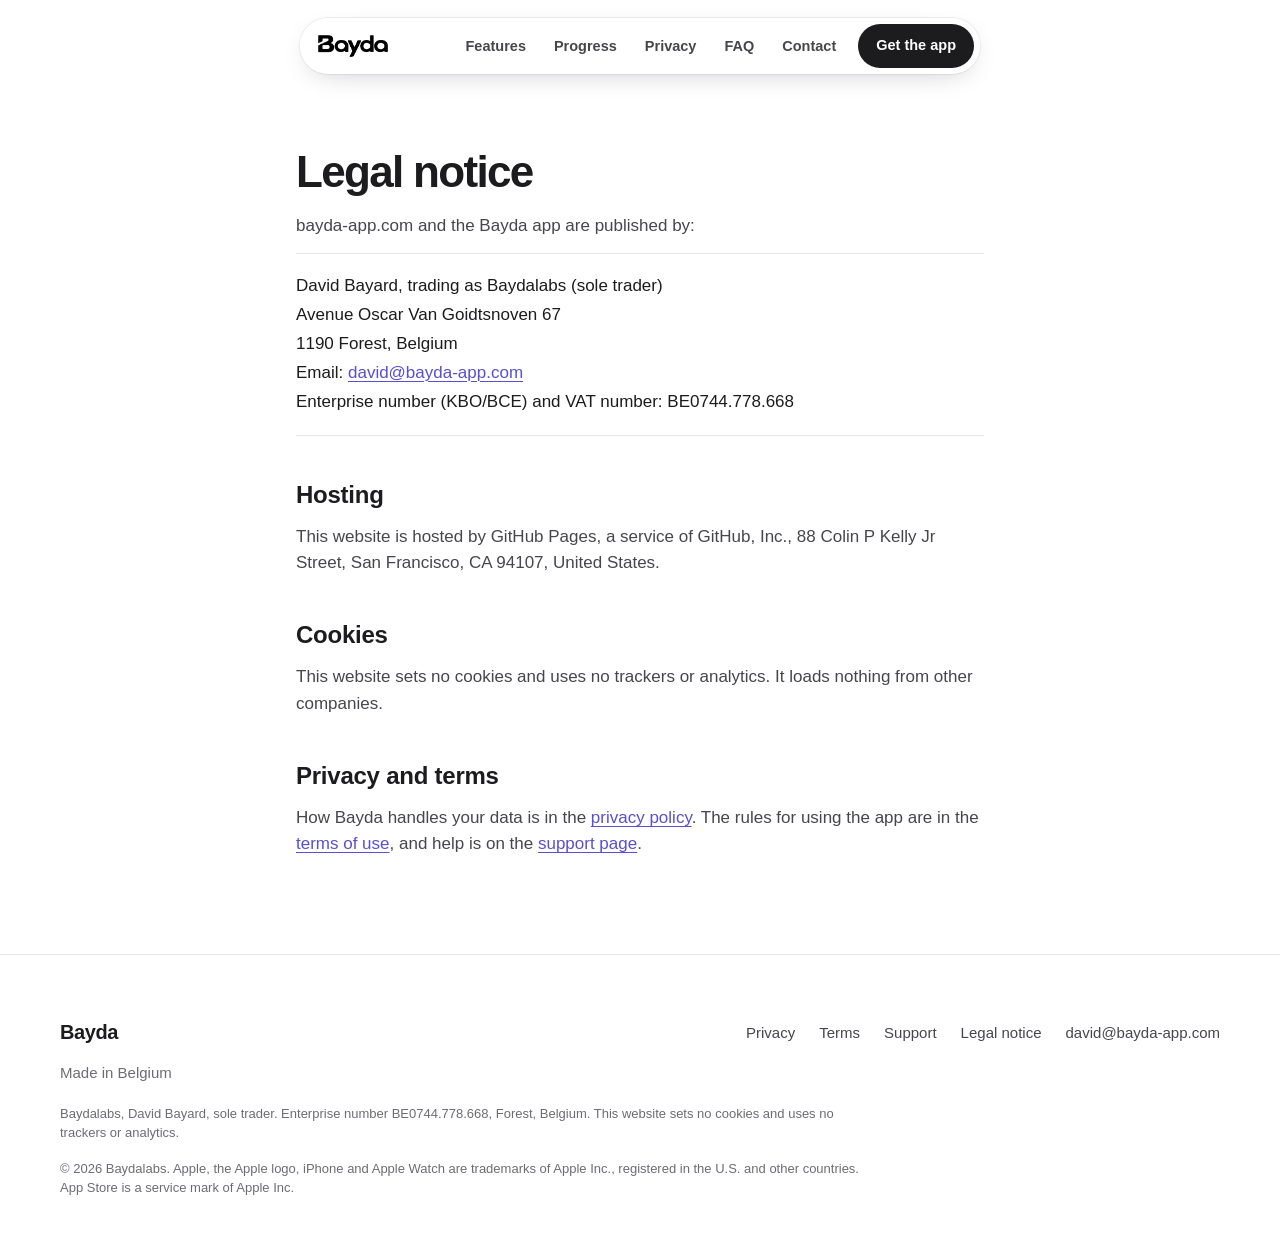
==== commit 56421631: "Publish site from 71f9bccb" ====
--- a/legal/index.html
+++ b/legal/index.html
@@ -6,30 +6,33 @@
   <meta name="color-scheme" content="light">
   <meta name="theme-color" content="#F7F4EE">
   <title>Legal notice | Bayda</title>
-  <meta name="description" content="Legal notice for baydalabs.com and the Bayda app.">
-  <link rel="canonical" href="https://baydalabs.com/legal/">
+  <meta name="description" content="Legal notice for bayda-app.com and the Bayda app.">
+  <link rel="canonical" href="https://bayda-app.com/legal/">
   <link rel="icon" type="image/png" href="/assets/favicon.png">
   <link rel="apple-touch-icon" href="/assets/apple-touch-icon.png">
   <link rel="stylesheet" href="/assets/site.css">
   <meta property="og:type" content="website">
   <meta property="og:site_name" content="Bayda">
   <meta property="og:title" content="Legal notice | Bayda">
-  <meta property="og:description" content="Legal notice for baydalabs.com and the Bayda app.">
-  <meta property="og:url" content="https://baydalabs.com/legal/">
-  <meta property="og:image" content="https://baydalabs.com/assets/og.jpg">
+  <meta property="og:description" content="Legal notice for bayda-app.com and the Bayda app.">
+  <meta property="og:url" content="https://bayda-app.com/legal/">
+  <meta property="og:image" content="https://bayda-app.com/assets/og.jpg">
   <meta property="og:image:width" content="1200">
   <meta property="og:image:height" content="630">
   <meta property="og:image:alt" content="Bayda's food scan on an iPhone next to a plate of spaghetti">
   <meta property="og:locale" content="en_GB">
   <meta name="twitter:card" content="summary_large_image">
   <meta name="twitter:title" content="Legal notice | Bayda">
-  <meta name="twitter:description" content="Legal notice for baydalabs.com and the Bayda app.">
-  <meta name="twitter:image" content="https://baydalabs.com/assets/og.jpg">
+  <meta name="twitter:description" content="Legal notice for bayda-app.com and the Bayda app.">
+  <meta name="twitter:image" content="https://bayda-app.com/assets/og.jpg">
   <meta name="twitter:image:alt" content="Bayda's food scan on an iPhone next to a plate of spaghetti">
 </head>
 <body>
   <svg class="sprite" width="0" height="0" aria-hidden="true" focusable="false"><defs>
-<symbol id="i-check" viewBox="0 0 24 24"><path d="M5 12.5l4.5 4.5L19 7.5" fill="none" stroke="currentColor" stroke-width="2.4" stroke-linecap="round" stroke-linejoin="round"/></symbol>
+<!-- BEGIN site symbols -->
+<symbol id="i-menu" viewBox="0 0 25.01 13.68"><path fill="currentColor" d="M1.55 13.18L23.45 13.18C24.04 13.18 24.51 12.70 24.51 12.11C24.51 11.52 24.04 11.04 23.45 11.04L1.55 11.04C0.97 11.04 0.50 11.52 0.50 12.11C0.50 12.69 0.97 13.18 1.55 13.18ZM1.55 7.91L23.45 7.91C24.04 7.91 24.51 7.42 24.51 6.84C24.51 6.25 24.04 5.77 23.45 5.77L1.55 5.77C0.97 5.77 0.50 6.25 0.50 6.84C0.50 7.42 0.97 7.91 1.55 7.91ZM1.55 2.63L23.45 2.63C24.04 2.63 24.51 2.14 24.51 1.57C24.51 0.98 24.04 0.50 23.45 0.50L1.55 0.50C0.97 0.50 0.50 0.98 0.50 1.57C0.50 2.14 0.97 2.63 1.55 2.63Z"/></symbol>
+<symbol id="i-close" viewBox="0 0 19.87 19.87"><path fill="currentColor" d="M17.14 0.87L0.87 17.14C0.38 17.62 0.37 18.49 0.88 18.99C1.39 19.49 2.25 19.48 2.73 19L19 2.73C19.49 2.23 19.50 1.38 18.99 0.88C18.48 0.38 17.65 0.37 17.14 0.87ZM19 17.14L2.73 0.87C2.25 0.39 1.38 0.37 0.88 0.87C0.38 1.39 0.38 2.24 0.87 2.73L17.14 19C17.64 19.49 18.49 19.49 18.99 18.99C19.49 18.47 19.49 17.63 19 17.14Z"/></symbol>
+<!-- END site symbols -->
 </defs></svg>
   <a class="skip" href="#main">Skip to content</a>
   <header class="site-header" id="dock">
@@ -62,12 +65,12 @@
   <main id="main">
     <article class="doc">
       <h1>Legal notice</h1>
-      <p>baydalabs.com and the Bayda app are published by:</p>
+      <p>bayda-app.com and the Bayda app are published by:</p>
       <address>
         David Bayard, trading as Baydalabs (sole trader)<br>
         Avenue Oscar Van Goidtsnoven 67<br>
         1190 Forest, Belgium<br>
-        Email: <a href="mailto:david@baydalabs.com">david@baydalabs.com</a><br>
+        Email: <a href="mailto:david@bayda-app.com">david@bayda-app.com</a><br>
         Enterprise number (KBO/BCE) and VAT number: BE0744.778.668
       </address>
       <h2>Hosting</h2>
@@ -91,7 +94,7 @@
           <li><a href="/terms/">Terms</a></li>
           <li><a href="/support/">Support</a></li>
           <li><a href="/legal/">Legal notice</a></li>
-          <li><a href="mailto:david@baydalabs.com">david@baydalabs.com</a></li>
+          <li><a href="mailto:david@bayda-app.com">david@bayda-app.com</a></li>
         </ul>
       </div>
       <p class="fine">Baydalabs, David Bayard, sole trader. Enterprise number BE0744.778.668, Forest, Belgium. This website sets no cookies and uses no trackers or analytics.</p>
--- a/assets/site.css
+++ b/assets/site.css
@@ -117,7 +117,6 @@
 .badge img { height: 48px; width: auto; }
 a.badge:hover { opacity: .88; text-decoration: none; }
 .cta-row { display: flex; flex-direction: column; align-items: flex-start; gap: 10px; margin-top: 26px; }
-.trust { margin-top: 22px; font-size: 14px; line-height: 1.4; color: var(--muted); }
 
 /* Photos: clean rounded frames, no fades */
 .photo { position: relative; overflow: hidden; border-radius: var(--r-xl); background: #E9E6E0; }
@@ -191,126 +190,172 @@
   .nav { display: block; }
   .menu-btn, .menu { display: none !important; }
   /* Expanded over the hero: as wide as the photo, no glass. It contracts into the pill once you scroll. */
-  .home .dock { max-width: 1240px; height: 64px; padding: 0 10px 0 26px; background: rgba(255, 255, 255, 0); box-shadow: 0 0 0 1px rgba(255, 255, 255, 0);
-    -webkit-backdrop-filter: none; backdrop-filter: none; }
+  .home .dock { max-width: 1440px; height: 72px; padding: 0 clamp(16px, 3vw, 64px) 0 clamp(20px, 3.4vw, 68px);
+    background: rgba(255, 255, 255, 0); box-shadow: 0 0 0 1px rgba(255, 255, 255, 0); -webkit-backdrop-filter: none; backdrop-filter: none; }
+
   .home .site-header.compact .dock { max-width: 720px; height: 56px; padding: 0 6px 0 20px; background: rgba(255, 255, 255, .78);
     -webkit-backdrop-filter: saturate(170%) blur(18px); backdrop-filter: saturate(170%) blur(18px);
     box-shadow: 0 0 0 1px rgba(60, 60, 67, .08), 0 8px 28px -12px rgba(20, 20, 40, .28); }
 }
+/* Home on phones, before you scroll: the pill holds only the wordmark and the menu (the "Get the app" capsule joins it once
+   you scroll). */
+.dock .btn { transition: opacity .3s ease, visibility .3s, background-color .2s ease; }
+@media (max-width: 859.98px) { .home .site-header:not(.compact) .dock .btn { visibility: hidden; opacity: 0; } }
 @media (max-width: 859.98px) {
   .dock { height: 54px; padding-left: 16px; }
   .dock .btn { min-height: 44px; padding-inline: 16px; }
 }
 
 /* ================= 1. Hero ================= */
-.hero { position: relative; }
-.hero-stage { position: relative; padding: 10px; }
-.hero-frame { position: relative; overflow: hidden; border-radius: var(--r-xl); background: #E8E4DE; isolation: isolate; height: calc(100svh - 20px); min-height: 600px; max-height: 1100px; }
-.hero-photo, .hero-blur { position: absolute; inset: 0; }
-.hero-photo img, .hero-blur img { width: 100%; height: 100%; object-fit: cover; object-position: 50% 30%; }
-.hero-blur { opacity: 0; }
-.hero-copy {
-  position: absolute; left: 0; right: 0; bottom: 0; z-index: 2;
-  padding: 26px 22px calc(26px + env(safe-area-inset-bottom));
-  background: #fff; border-radius: var(--r-xl) var(--r-xl) 0 0;
-}
-.hero-copy .lead { margin-top: 12px; font-size: 17px; }
-.hero-copy .cta-row { margin-top: 20px; flex-direction: row; align-items: center; gap: 14px; }
-.hero-copy .caption { font-size: 13px; max-width: 13em; }
-.hero-copy .trust { margin-top: 16px; font-size: 13px; }
-@media (min-width: 860px) {
-  .hero-stage { padding: 12px; }
-  .hero-frame { height: calc(100svh - 24px); min-height: 640px; }
-  .hero-photo img { object-position: 60% 40%; }
-  .hero-copy { left: clamp(40px, 5vw, 88px); right: auto; bottom: clamp(48px, 9vh, 110px); width: min(46%, 640px); padding: 0; background: none; border-radius: 0; }
-  .hero-copy .lead { margin-top: 22px; font-size: clamp(19px, 1.5vw, 22px); max-width: 24em; color: #3A3A40; }
-  .hero-copy .cta-row { margin-top: 32px; }
-  .hero-copy .caption { font-size: 14px; max-width: none; color: #55555C; }
-  .hero-copy .trust { margin-top: 26px; color: #55555C; }
-  .motion .hero-copy { opacity: calc(1 - var(--c)); transform: translateY(calc(var(--c) * -70px)); }
-}
-
-/* The reveal: a real phone and three app cards. Static mode: a calm block under the photo. */
-.reveal { position: relative; padding: 72px var(--gutter) 24px; display: grid; justify-items: center; gap: 40px; text-align: center; }
-.reveal-copy h2 { max-width: 12em; margin-inline: auto; }
-.reveal-copy p { margin-top: 14px; font-size: 18px; color: var(--body); max-width: 26em; margin-inline: auto; }
-.reveal-phone { position: relative; }
-.reveal-phone .phone { --pw: min(68vw, 300px); }
-.rc { position: absolute; }
-.rc-fuel { left: -18%; bottom: 16%; }
-.rc-move { right: -22%; top: 22%; }
-.rc-train { right: -14%; bottom: 6%; }
-@media (max-width: 859.98px) { .rc-move, .rc-train { display: none; } .rc-fuel { left: -12%; top: 30%; bottom: auto; } }
-
-.motion .hero { height: 215vh; height: 215svh; }
-.motion .hero-stage { position: sticky; top: 0; height: 100vh; height: 100svh; }
-.motion .hero-frame { height: 100%; }
-.motion .hero { --c: clamp(0, calc((var(--p, 0) - .02) / .22), 1); --b: clamp(0, calc((var(--p, 0) - .04) / .34), 1);
-  --r: clamp(0, calc((var(--p, 0) - .1) / .58), 1); --re: calc(var(--r) * (2 - var(--r)));
-  --q: clamp(0, calc((var(--p, 0) - .38) / .3), 1); }
-.motion .hero-photo { transform: scale(calc(1 + var(--b) * .05)); will-change: transform; }
-.motion .hero-blur { opacity: var(--b); }
-.motion .hero-copy { transform: translateY(calc(var(--c) * 105%)); will-change: transform; }
-.motion .reveal { position: absolute; inset: 10px; z-index: 3; padding: 0; display: block; text-align: left; pointer-events: none; overflow: hidden; border-radius: var(--r-xl); }
-.motion .reveal-copy { position: absolute; left: 24px; right: 24px; top: calc(84px + env(safe-area-inset-top)); text-align: center; opacity: var(--q); transform: translateY(calc((1 - var(--q)) * 24px)); }
-.motion .reveal-copy h2 { font-size: 34px; color: var(--ink); }
-.motion .reveal-copy p { color: #2E2E33; }
-.motion .hero-blur::after { content: ""; position: absolute; inset: 0; background: rgba(255, 255, 255, .28); }
-.motion .hero.past .hero-copy { visibility: hidden; }
-.motion .reveal-phone { position: absolute; left: 50%; top: max(41%, 300px); width: var(--rw); --rw: min(64vw, 290px); margin-left: calc(var(--rw) / -2);
-  transform: translate3d(0, calc((1 - var(--re)) * 92vh), 0) rotate(calc((1 - var(--re)) * -11deg)) scale(calc(.9 + var(--re) * .1));
-  transform-origin: 50% 100%; will-change: transform; }
-.motion .reveal-phone .phone { --pw: var(--rw); }
-.motion .rc { --k: clamp(0, calc((var(--p, 0) - var(--at)) / .16), 1); opacity: var(--k); transform: translate3d(calc((1 - var(--k)) * var(--dx)), calc((1 - var(--k)) * 40px), 0) scale(calc(.92 + var(--k) * .08)); }
-.motion .rc-fuel { --at: .58; --dx: -40px; }
-.motion .rc-move { --at: .64; --dx: 50px; }
-.motion .rc-train { --at: .7; --dx: 50px; }
-@media (min-width: 860px) {
-  .reveal { padding-top: 120px; }
-  .reveal-copy h2 { font-size: clamp(44px, 4.4vw, 64px); }
-  .reveal-phone .phone { --pw: 300px; }
-  .motion .reveal { inset: 12px; }
-  .motion .reveal-copy { left: clamp(40px, 5vw, 88px); right: auto; top: 50%; width: min(36%, 520px); text-align: left; transform: translateY(calc(-50% + (1 - var(--q)) * 30px)); }
-  .motion .reveal-copy h2 { font-size: clamp(44px, 4.2vw, 64px); max-width: none; margin: 0; }
-  .motion .reveal-copy p { margin-inline: 0; font-size: 20px; }
-  .motion .reveal-phone { --rw: clamp(260px, 22vw, 330px); left: 62%; bottom: auto; top: 50%; margin-top: calc(var(--rw) * -1.06); transform-origin: 50% 50%; }
-}
-@media (min-width: 860px) and (max-height: 760px) { .motion .reveal-phone { --rw: 250px; } }
+/* Phones ("option 2", after Gentler Streak's mobile hero): a pale lavender ground from the app's accent tint, the app icon,
+   the copy centred in ink, the black badge, then the phone. With motion the phone sticks below the dock while real Bayda
+   cards fan out from behind it, then Your week slides up over it. Without motion the cards simply sit around the phone.
+   Wide screens ("layout B"): copy on white on the left; on the right the street photo as a tall rounded card cropped
+   around the group, and the phone overlapping its bottom-right corner, clear of the three people. */
+.hero { position: relative; background: linear-gradient(180deg, #F1F0FD 0%, #E8ECFA 100%); color: var(--ink); text-align: center;
+  padding-top: calc(92px + env(safe-area-inset-top)); }
+.hero-copy { padding-inline: var(--gutter); display: flex; flex-direction: column; align-items: center; }
+.lockup { display: flex; flex-direction: column; align-items: center; gap: 10px; font: 600 19px/1.1 var(--font-d); color: var(--ink); letter-spacing: -.01em; }
+.lockup img { width: 96px; height: 96px; border-radius: 22.37%; box-shadow: 0 1px 2px rgba(20, 20, 40, .06), 0 14px 30px -10px rgba(40, 40, 90, .28); }
+.hero h1 { margin-top: 18px; font-size: clamp(38px, 10.6vw, 46px); line-height: 1.03; font-weight: 800; letter-spacing: -.032em; max-width: 9.5em; }
+.hero .lead { margin-top: 14px; font-size: 18px; line-height: 1.4; color: var(--muted); }
+.l-long { display: none; }
+.hero .badge { margin-top: 24px; }
+.hero .badge img { height: 52px; }
+.hero-card { display: none; }
+.hero-pin { margin-top: 40px; }
+.hero-stage { position: relative; overflow-x: clip; padding-bottom: 48px; }
+.hero-phone { position: relative; z-index: 2; width: fit-content; margin-inline: auto; }
+.hero-phone .iphone { --w: min(60vw, 270px); }
+.hero-fan { position: absolute; inset: 0; z-index: 1; }
+.fan-card { --k: 1; position: absolute; left: 50%; width: min(46vw, 210px); border-radius: 18px; overflow: hidden; background: #fff;
+  box-shadow: 0 1px 2px rgba(20, 20, 40, .06), 0 18px 36px -16px rgba(30, 30, 70, .3);
+  transform: translateX(-50%) translate(calc(var(--x) * var(--k)), calc(var(--y) * var(--k))) rotate(calc(var(--r) * var(--k))) scale(calc(.82 + var(--k) * .18)); }
+.fan-card img { width: 100%; }
+/* end positions, from the centre line of the phone */
+.f1 { top: 2%; --x: -47vw; --y: 0px; --r: -4deg; }
+.f2 { top: 38%; --x: -48vw; --y: 0px; --r: 3deg; }
+.f3 { top: 72%; --x: -46vw; --y: 0px; --r: -2deg; }
+.f4 { top: 6%; --x: 47vw; --y: 0px; --r: 4deg; }
+.f5 { top: 30%; --x: 48vw; --y: 0px; --r: -3deg; }
+.f6 { top: 62%; --x: 46vw; --y: 0px; --r: 2deg; }
+@media (max-width: 859.98px) {
+  .motion .hero-pin { height: 175vh; height: 175svh; }
+  .motion .hero-stage { position: sticky; top: calc(76px + env(safe-area-inset-top)); height: calc(100svh - 76px); padding-bottom: 0; }
+  .motion .fan-card { --k: clamp(0, calc((var(--p, 0) - var(--at)) / .22), 1); opacity: var(--k); will-change: transform; }
+  .motion .f1 { --at: .02; } .motion .f4 { --at: .06; } .motion .f2 { --at: .1; }
+  .motion .f5 { --at: .14; } .motion .f3 { --at: .18; } .motion .f6 { --at: .22; }
+  /* the next section slides up over the pinned phone */
+  .motion .home .week { position: relative; z-index: 3; margin-top: -40vh; margin-top: -40svh; background: var(--bg);
+    border-radius: var(--r-xl) var(--r-xl) 0 0; box-shadow: 0 -12px 34px -12px rgba(30, 30, 70, .16); }
+}
+@media (min-width: 560px) and (max-width: 859.98px) {
+  .fan-card { width: 230px; }
+  .f1, .f2, .f3 { --x: -230px; } .f4, .f5, .f6 { --x: 230px; }
+}
+/* Wide screens, layout B (second pass, 17 Oct 2026: "the photo should dominate"): the photo card takes 55 to 58 % of the
+   width and most of the first screen, from just under the dock to a small margin on the right; the copy is centred on it
+   at the left; the phone overlaps the card's bottom-right corner (from 66 % across, right of the three people) and
+   overhangs its foot by a fifth of its height. Every box is placed from the same variables. */
+@media (min-width: 860px) {
+  .hero { --R: clamp(16px, 1.6vw, 28px); --T: 84px; --W: 55vw; --P: calc(var(--W) * .3); --PH: calc(var(--P) * 2.07);
+    --H: min(100svh - var(--T) - 24px - var(--PH) * .2, var(--W) * .95);
+    --C: clamp(40px, 5vw, 96px); --G: clamp(32px, 4vw, 72px);
+    background: var(--bg); text-align: left; padding-top: 0; }
+  .hero-grid { position: relative; height: calc(var(--T) + var(--H) + var(--PH) * .2 + 24px); min-height: 600px; }
+  .hero-copy { position: absolute; z-index: 2; left: var(--C); right: calc(var(--R) + var(--W) + var(--G)); top: calc(var(--T) + var(--H) / 2);
+    transform: translateY(-50%); padding: 0; align-items: flex-start; }
+  .lockup { flex-direction: row; gap: 14px; font: 600 clamp(22px, 1.9vw, 30px)/1 var(--font-d); }
+  .lockup img { width: clamp(42px, 3.3vw, 56px); height: clamp(42px, 3.3vw, 56px); box-shadow: 0 0 0 1px var(--hair), 0 8px 18px -10px rgba(30, 30, 70, .3); }
+  .hero h1 { margin-top: 24px; font-size: clamp(44px, 4.4vw, 84px); max-width: 8.6em; }
+  .hero .lead { margin-top: 20px; font-size: clamp(18px, 1.45vw, 23px); color: var(--body); max-width: 24em; }
+  .l-long { display: inline; } .l-short { display: none; }
+  .hero .badge { margin-top: 32px; }
+  .hero .badge img { height: clamp(50px, 3.8vw, 60px); }
+  .hero-visual { position: static; }
+  .hero-card { display: block; position: absolute; z-index: 1; right: var(--R); top: var(--T); width: var(--W); height: var(--H);
+    overflow: hidden; border-radius: var(--r-xl); background: #DCD7CE; }
+  .hero-card picture, .hero-card img { width: 100%; height: 100%; }
+  .hero-card img { object-fit: cover; object-position: 0% 42%; }
+  .hero-pin { position: absolute; z-index: 3; width: var(--P); right: calc(var(--R) + var(--W) * .04); top: calc(var(--T) + var(--H) - var(--PH) * .8); margin: 0; }
+  .hero-stage { overflow: visible; padding: 0; }
+  .hero-phone .iphone { --w: var(--P); }
+  .hero-fan { display: none; }
+}
+@media (min-width: 1200px) { .hero { --W: 58vw; } }
+.motion .hero-phone .iphone { animation: phone-in 1.1s var(--ease) .15s both; }
+@keyframes phone-in { from { opacity: 0; transform: translateY(60px); } }
+
+/* A realistic iPhone drawn in CSS (Apple's bezel artwork may not be used on a website): titanium rim, black bezel,
+   Dynamic Island, side buttons. --w is the phone's outer width; everything scales from it. The screen keeps the
+   capture's own 1320:2868 shape. */
+.iphone {
+  --w: 300px; position: relative; width: var(--w); flex: none;
+  padding: calc(var(--w) * .013); border-radius: calc(var(--w) * .168);
+  background: linear-gradient(135deg, #8b8d92 0%, #e6e7ea 16%, #a3a5aa 34%, #5d5f64 55%, #c7c8cc 78%, #74767b 100%);
+  box-shadow: inset 0 0 0 calc(var(--w) * .0035) rgba(255, 255, 255, .55), inset 0 0 0 calc(var(--w) * .008) rgba(60, 62, 66, .5),
+              0 calc(var(--w) * .1) calc(var(--w) * .16) calc(var(--w) * -.04) rgba(10, 10, 20, .45),
+              0 calc(var(--w) * .025) calc(var(--w) * .05) rgba(10, 10, 20, .28);
+}
+.iphone-bezel { padding: calc(var(--w) * .032); border-radius: calc(var(--w) * .156); background: #050506; box-shadow: inset 0 0 0 1px rgba(255, 255, 255, .07); }
+.iphone-screen { position: relative; overflow: hidden; border-radius: calc(var(--w) * .125); background: #fff; aspect-ratio: 1320 / 2868; }
+.iphone-screen picture, .iphone-screen img { width: 100%; height: 100%; }
+.iphone-screen img { object-fit: cover; }
+.island { position: absolute; left: 50%; top: calc(var(--w) * .026); width: 30%; height: calc(var(--w) * .086); transform: translateX(-50%); border-radius: 999px; background: #000; }
+.ib { position: absolute; width: calc(var(--w) * .011); border-radius: 2px; background: linear-gradient(90deg, #4e5055, #c2c4c8 50%, #66686d); }
+.ib-action { left: calc(var(--w) * -.008); top: 17%; height: 5%; }
+.ib-up { left: calc(var(--w) * -.008); top: 25%; height: 8%; }
+.ib-down { left: calc(var(--w) * -.008); top: 35%; height: 8%; }
+.ib-side { right: calc(var(--w) * -.008); top: 28%; height: 12.5%; }
 
 /* ================= 2. Your week bento ================= */
 .week .sec-head { margin-bottom: 40px; }
 .bento { display: grid; gap: 12px; }
-.tile { position: relative; overflow: hidden; border-radius: var(--r-xl); min-height: 520px; padding: 26px 24px 0; isolation: isolate; }
+/* Each phone sits in the tile's flow right under the copy, so it can rise high but never over the text; the tile's
+   fixed height crops its foot. With motion it starts far lower and rises into place as the tile scrolls in. */
+.tile { position: relative; overflow: hidden; border-radius: var(--r-xl); height: 600px; padding: 26px 24px 0; isolation: isolate; display: flex; flex-direction: column; }
 .tile-copy { position: relative; z-index: 2; max-width: 22em; }
 .tile h3 { display: flex; align-items: center; gap: 8px; font-size: 26px; letter-spacing: -.025em; font-family: var(--font-d); font-weight: 700; color: inherit; }
 .tile p { margin-top: 8px; font-size: 17px; line-height: 1.45; }
-.tile-phone { position: absolute; left: 50%; bottom: 0; transform: translate(-50%, 40%) rotate(var(--tilt, 0deg)); }
+.tile-phone { position: relative; z-index: 1; flex: none; align-self: center; margin-top: 36px; transform: rotate(var(--tilt, 0deg)); transform-origin: 50% 0; }
 .tile .phone { --pw: min(62vw, 270px); }
-.t-train { background: #FFE6D3; color: var(--ink); --tilt: -6deg; }
-.t-train h3 svg { color: var(--heat); }
-.t-train p { color: #5A3A26; }
+.t-train { background: #EE7A30; color: #fff; --tilt: -6deg; }
+.t-train p { color: rgba(255, 255, 255, .92); }
 .t-move { background: var(--accent); color: #fff; --tilt: 6deg; }
-.t-move p { color: rgba(255, 255, 255, .88); }
-.t-fuel { background: #DDF3E5; color: var(--ink); --tilt: 5deg; }
-.t-fuel h3 svg { color: var(--fuel); }
-.t-fuel p { color: #24503A; }
-.t-prog { background: var(--ink); color: #fff; --tilt: -5deg; }
-.t-prog h3 svg { color: var(--heat); }
-.t-prog p { color: rgba(255, 255, 255, .78); }
+.t-move p { color: rgba(255, 255, 255, .9); }
+.t-fuel { background: #22A86E; color: #fff; --tilt: 5deg; }
+.t-fuel p { color: rgba(255, 255, 255, .92); }
+.t-prog { background: #34343C; color: #fff; --tilt: -5deg; }
+.t-prog p { color: rgba(255, 255, 255, .82); }
 .motion .tile { --e: calc(var(--p, 1) * (2 - var(--p, 1))); }
-.motion .tile-phone { transform: translate(-50%, calc(40% + (1 - var(--e)) * 140px)) rotate(calc(var(--tilt) * (1.6 - var(--e) * .6))); will-change: transform; }
+.motion .tile-phone { transform: translateY(calc((1 - var(--e)) * 480px)) rotate(calc(var(--tilt) * (1.6 - var(--e) * .6))); will-change: transform; }
 @media (min-width: 860px) {
   .week .sec-head { margin-bottom: 64px; }
   .bento { grid-template-columns: repeat(12, minmax(0, 1fr)); gap: 16px; }
-  .tile { min-height: 620px; padding: 40px 40px 0; }
+  .tile { height: 700px; padding: 40px 40px 0; }
   .tile h3 { font-size: 30px; }
   .tile p { font-size: 19px; }
   .t-train { grid-column: span 7; } .t-move { grid-column: span 5; } .t-fuel { grid-column: span 5; } .t-prog { grid-column: span 7; }
   .tile .phone { --pw: clamp(240px, 21vw, 300px); }
-  .t-train .tile-phone, .t-prog .tile-phone { left: 62%; }
+  .t-train .tile-phone, .t-prog .tile-phone { align-self: flex-end; margin-right: 12%; }
 }
 
 /* ================= 3. Train ================= */
+/* Ticks in Train and Move take their section's colour (the kicker's dot) and tick in one by one as the copy scrolls in;
+   they replay on every pass. */
+.train .ticks svg { color: var(--heat); }
+.move .ticks svg { color: var(--accent); }
+.motion .tick-anim .ticks li { opacity: 0; translate: -14px 0; transition: opacity .45s ease, translate .6s var(--ease); }
+.motion .tick-anim .ticks svg { clip-path: inset(0 100% 0 0); scale: .6; transition: clip-path .45s ease, scale .5s cubic-bezier(.3, 1.6, .5, 1); }
+.motion .tick-anim.in .ticks li { opacity: 1; translate: 0 0; }
+.motion .tick-anim.in .ticks svg { clip-path: inset(0 0 0 0); scale: 1; }
+.motion .tick-anim.in .ticks li:nth-child(1), .motion .tick-anim.in .ticks li:nth-child(1) svg { transition-delay: 0.45s; }
+.motion .tick-anim.in .ticks li:nth-child(2), .motion .tick-anim.in .ticks li:nth-child(2) svg { transition-delay: 0.67s; }
+.motion .tick-anim.in .ticks li:nth-child(3), .motion .tick-anim.in .ticks li:nth-child(3) svg { transition-delay: 0.89s; }
+.motion .tick-anim.in .ticks li:nth-child(4), .motion .tick-anim.in .ticks li:nth-child(4) svg { transition-delay: 1.11s; }
+.motion .tick-anim.in .ticks li:nth-child(5), .motion .tick-anim.in .ticks li:nth-child(5) svg { transition-delay: 1.33s; }
+.motion .tick-anim.in .ticks li:nth-child(6), .motion .tick-anim.in .ticks li:nth-child(6) svg { transition-delay: 1.55s; }
+.motion .tick-anim.in .ticks li:nth-child(7), .motion .tick-anim.in .ticks li:nth-child(7) svg { transition-delay: 1.77s; }
 .split { display: grid; gap: 48px; }
 .train-stage { position: relative; padding-bottom: 150px; }
 .train-photo { width: 84%; margin-left: auto; aspect-ratio: 4 / 5; }
@@ -363,16 +408,19 @@
 .move-grid { display: grid; gap: 40px; position: relative; }
 .map-card { position: relative; background: #fff; border-radius: var(--r-xl); box-shadow: var(--sh-card); overflow: hidden; }
 .map { width: 100%; height: auto; }
-.map-note { position: absolute; right: 14px; top: 12px; font-size: 11px; color: var(--muted); background: rgba(255, 255, 255, .8); padding: 2px 8px; border-radius: 999px; }
+/* the street map is a static layer of its own; the route svg on top is the only thing that repaints while it draws */
+.map:not(.map-over) { will-change: transform; }
+.map-over { position: absolute; left: 0; top: 0; pointer-events: none; }
+.map-note { position: absolute; right: 12px; top: 12px; font-size: 11.5px; color: var(--body); background: rgba(255, 255, 255, .88); padding: 3px 9px; border-radius: 999px; }
+.map-note a { color: inherit; }
 .route, .route-case { stroke-dasharray: 1; stroke-dashoffset: 0; }
-.route-head { transform: translate(132px, 488px); }
+.map-labels { font-family: var(--font); }
 .km-marks circle { fill: #fff; stroke: var(--accent); stroke-width: 2.5; }
 .km-marks text { font: 700 11px var(--font); fill: var(--accent); text-anchor: middle; }
 .run-stats { display: grid; grid-template-columns: repeat(2, minmax(0, 1fr)); gap: 1px; background: var(--hair); border-top: 1px solid var(--hair); }
 .stat { background: #fff; padding: 14px 18px 16px; }
 .stat span { display: block; font-size: 13px; color: var(--muted); }
 .stat strong { display: block; margin-top: 2px; font: 700 24px/1.1 var(--font-d); letter-spacing: -.02em; color: var(--ink); font-variant-numeric: tabular-nums; }
-.move-photo { width: 62%; aspect-ratio: 4 / 5; margin: -16px 0 0 auto; }
 .motion .move-scene { --d: clamp(0, calc((var(--p, 1) - .08) / .72), 1); }
 .motion .route, .motion .route-case { stroke-dashoffset: calc(1 - var(--d)); }
 .motion .stat { --s: clamp(0, calc((var(--d) - var(--at)) * 9), 1); }
@@ -383,26 +431,44 @@
 .motion .route-start { opacity: clamp(0, calc(var(--d) * 20), 1); }
 @media (min-width: 860px) {
   .motion .move-scene { height: 230vh; }
-  .motion .move-stage { position: sticky; top: 0; height: 100vh; display: flex; align-items: center; }
+  /* the pinned stage keeps clear of the dock (about 80 px) and fits the first screen: the map is square, so its width is
+     capped at the viewport height minus the dock, the stats row and a margin */
+  .motion .move-stage { position: sticky; top: 0; height: 100vh; display: flex; align-items: center; padding: 92px 0 24px; }
   .move-stage { padding-block: 0; }
   .move { padding-block: 0; }
   .move-scene { padding-block: var(--sec); }
   .motion .move-scene { padding-block: 0; }
   .move-grid { grid-template-columns: minmax(0, 5fr) minmax(0, 6fr); gap: 72px; align-items: center; width: 100%; }
   .map-card { max-width: 600px; justify-self: end; width: 100%; }
-  .motion .map-card { max-width: min(600px, 68vh); }
+  .motion .map-card { max-width: min(600px, calc(100vh - 210px)); }
+  .motion .move-grid h2 { font-size: clamp(40px, 4vw, 62px); }
   .run-stats { grid-template-columns: repeat(4, minmax(0, 1fr)); }
   .stat strong { font-size: 22px; }
-  .move-grid { grid-template-rows: auto auto; row-gap: 28px; }
-  .move-grid .copy { grid-area: 1 / 1; align-self: end; }
-  .map-card { grid-area: 1 / 2 / 3 / 3; align-self: center; }
-  .move-photo { grid-area: 2 / 1; align-self: start; width: 100%; max-width: 440px; aspect-ratio: 16 / 10; max-height: 28vh; margin: 0; border-radius: var(--r-lg); }
-  .move-photo img { object-position: 50% 45%; }
+  .move-grid .copy { grid-area: 1 / 1; align-self: center; }
+  .map-card { grid-area: 1 / 2; align-self: center; }
 }
 
 /* ================= 5. Fuel ================= */
-.fuel-panel { background: #EAF6EE; border-radius: var(--r-xl); padding: 12px 12px 24px; display: grid; gap: 28px; }
+/* Fuel (17 Oct 2026, put forward; no pastel, then no green either): a near-black ink panel, white type, the plate photo where the person is
+   AI-scanning, and the real scan screen on its own iPhone BESIDE the photo (never over it). */
+.wrap-wide { max-width: 1440px; }
+.fuel-panel { background: linear-gradient(160deg, #24242B 0%, #141418 100%); color: #fff; border-radius: var(--r-xl); padding: 12px 12px 28px; display: grid; gap: 28px; }
+.fuel-panel h2 { color: #fff; }
+.fuel-panel .lead { color: rgba(255, 255, 255, .86); }
+.fuel-panel .kicker, .fuel-panel .ticks li, .fuel-panel .ticks svg { color: #fff; }
+.fuel-panel .k-fuel { --k: #5FD49A; }
+.fuel-panel .ai-chip { box-shadow: 0 10px 30px -12px rgba(0, 0, 0, .6); }
+.fuel-visual { position: relative; }
 .fuel-photo { aspect-ratio: 4 / 5; border-radius: var(--r-lg); }
+.fuel-phone { justify-self: center; }
+.fuel-phone .iphone { --w: min(58vw, 250px); }
+.ai-chip { position: absolute; left: 14px; bottom: 14px; z-index: 3; display: inline-flex; align-items: center; gap: 8px; padding: 9px 16px 9px 10px;
+  border-radius: 999px; background: #fff; box-shadow: var(--sh-float); color: var(--accent); font-size: 14px; font-weight: 650; }
+.ai-chip span { display: grid; place-items: center; width: 26px; height: 26px; border-radius: 50%; background: var(--accent-tint); font-size: 16px; }
+.motion .fuel-phone[data-reveal] { opacity: 0; translate: 0 60px; transition: opacity .7s ease .15s, translate 1s var(--ease) .15s; }
+.motion .fuel-phone[data-reveal].in { opacity: 1; translate: 0 0; }
+.motion .fuel-visual .ai-chip { opacity: 0; translate: 0 16px; scale: .9; transition: opacity .4s ease .8s, translate .6s cubic-bezier(.3, 1.5, .5, 1) .8s, scale .6s cubic-bezier(.3, 1.5, .5, 1) .8s; }
+.motion .fuel-visual.in .ai-chip { opacity: 1; translate: 0 0; scale: 1; }
 .fuel-side { display: grid; gap: 28px; padding: 0 12px; }
 .target-card { background: #fff; border-radius: 24px; box-shadow: var(--sh-card); padding: 22px; color: var(--ink); }
 .tc-top { display: flex; align-items: center; justify-content: space-between; gap: 16px; }
@@ -422,14 +488,60 @@
 .tc-macros .ring { width: 48px; height: 48px; }
 .motion .target-card .ring-val { stroke-dashoffset: 1; transition: stroke-dashoffset 1.4s var(--ease) .25s; }
 .motion .target-card.in .ring-val { stroke-dashoffset: calc(1 - var(--v)); }
-.motion .fuel-photo { clip-path: inset(6% 6% 6% 6% round var(--r-lg)); transition: clip-path 1.1s var(--ease); }
-.motion .fuel-photo.in { clip-path: inset(0 0 0 0 round var(--r-lg)); }
-@media (min-width: 860px) {
-  .fuel-panel { grid-template-columns: minmax(0, 1fr) minmax(0, 1fr); gap: 56px; padding: 20px 56px 20px 20px; align-items: center; }
+@media (min-width: 860px) {
+  .fuel-panel { grid-template-columns: minmax(0, 5fr) auto minmax(0, 5fr); gap: clamp(28px, 3.4vw, 56px); padding: 20px clamp(32px, 4vw, 64px) 20px 20px; align-items: center; }
+  .fuel-visual { height: 100%; }
   .fuel-photo { aspect-ratio: auto; height: 100%; min-height: 680px; }
+  .fuel-phone .iphone { --w: clamp(210px, 16vw, 260px); }
+  .ai-chip { left: 20px; bottom: 20px; }
   .fuel-side { padding: 40px 0; gap: 40px; }
   .target-card { padding: 28px; max-width: 480px; }
 }
+
+/* ================= Apple Health ================= */
+/* After Gentler Streak's "Your Health Data, Simplified": the claim on white, then the photo full bleed and SHARP (no blur,
+   no text on people: David's rules); three phones in violet cases overlap its foot and rise as the section scrolls in,
+   the middle one furthest; the caption sits on white below. Without motion the phones rest in their end positions. */
+.health { --hbg: #F2F2F5; position: relative; padding-bottom: 64px; overflow-x: clip; background: var(--hbg); }
+.health + .progress { padding-top: 96px; }
+.health-photo { position: relative; height: clamp(520px, 78vh, 820px); }
+.health-photo picture, .health-photo img { width: 100%; height: 100%; }
+.health-photo img { object-fit: cover; object-position: 30% 40%; }
+/* the copy runs into the photo: the section's grey fades into the sky (David asked for this fade, 17 Oct 2026) */
+.health-photo::before { content: ""; position: absolute; z-index: 1; left: 0; right: 0; top: 0; height: 52%; background: linear-gradient(var(--hbg) 0%, rgba(242, 242, 245, .82) 40%, rgba(242, 242, 245, 0) 100%); }
+.health-copy { position: relative; z-index: 2; padding: var(--sec) var(--gutter) 0; margin-bottom: -26vh; text-align: center; display: flex; flex-direction: column; align-items: center; }
+/* Apple's official "Works with Apple Health" badge, unmodified (black version, on the light grey: the licence forbids changes) */
+.health-mark { line-height: 0; }
+.health-mark img { height: 44px; width: auto; }
+@media (min-width: 860px) { .health-mark img { height: 50px; } }
+.health-copy h2 { margin-top: 16px; max-width: 13em; }
+.health-copy .lead { margin-top: 14px; max-width: 32em; }
+.health-phones { position: relative; z-index: 3; display: flex; justify-content: center; align-items: flex-start; gap: clamp(10px, 2vw, 32px); margin-top: -34vh; }
+.hph { --o: 0px; transform: translateY(var(--o)); }
+.hph .iphone { --w: min(30vw, 250px); }
+.hph-c .iphone { --w: min(40vw, 290px); }
+.hph-l, .hph-r { --o: 70px; }
+.health-cap { max-width: 26em; margin: 28px auto 0; padding-inline: var(--gutter); text-align: center; font-size: 17px; color: var(--body); }
+/* phone cases instead of the bare titanium rim: black at the sides, orange in the middle */
+.iphone-case { background: linear-gradient(145deg, #3A3A3E 0%, #18181A 45%, #0E0E10 100%); padding: calc(var(--w) * .028);
+  box-shadow: inset 0 0 0 calc(var(--w) * .004) rgba(255, 255, 255, .35), 0 calc(var(--w) * .1) calc(var(--w) * .16) calc(var(--w) * -.04) rgba(20, 15, 70, .42),
+              0 calc(var(--w) * .025) calc(var(--w) * .05) rgba(20, 15, 70, .25); }
+.iphone-case .ib { background: linear-gradient(90deg, #0E0E10, #3A3A3E 50%, #0E0E10); width: calc(var(--w) * .02); }
+.hph-c .iphone-case { background: linear-gradient(145deg, #FF9A4D 0%, #EE7A30 45%, #D4621B 100%); }
+.hph-c .iphone-case .ib { background: linear-gradient(90deg, #C9561A, #FFA866 50%, #C9561A); }
+.iphone-case .ib-action, .iphone-case .ib-up, .iphone-case .ib-down { left: calc(var(--w) * -.014); }
+.iphone-case .ib-side { right: calc(var(--w) * -.014); }
+.motion .health-scene { --e: calc(var(--p, 1) * (2 - var(--p, 1))); }
+.motion .hph-c { transform: translateY(calc(var(--o) + (1 - var(--e)) * 300px)); }
+.motion .hph-l, .motion .hph-r { transform: translateY(calc(var(--o) + (1 - var(--e)) * 420px)); }
+@media (max-width: 559.98px) {
+  .health-phones { gap: 8px; margin-top: -26vh; }
+  .hph-l { margin-left: -14vw; } .hph-r { margin-right: -14vw; }
+  .hph .iphone { --w: 38vw; } .hph-c .iphone { --w: 46vw; }
+  .health-photo { height: 560px; }
+  .health-copy { margin-bottom: -8vh; }  /* phones: the lead wraps longer, so it must not reach the runners */
+}
+@media (min-width: 860px) { .health-cap { font-size: 19px; } }
 
 /* ================= 6. Progress ================= */
 .progress .sec-head { margin-bottom: 48px; }
@@ -457,9 +569,11 @@
 .pc-legend2 { display: flex; justify-content: center; gap: 22px; margin-top: 10px; font-size: 12.5px; color: var(--muted); }
 .pc-legend2 span::before { content: ""; display: inline-block; width: 18px; height: 0; margin-right: 6px; vertical-align: middle; border-top: 2.5px solid var(--heat); }
 .pc-legend2 .l-prev::before { border-top: 2px dashed #9C9CA6; }
-.dist .area { fill: rgba(88, 80, 208, .1); }
-.dist .line { fill: none; stroke: var(--accent); stroke-width: 2.6; stroke-linejoin: round; stroke-linecap: round; stroke-dasharray: 1; }
-.dist .dot { fill: var(--accent); stroke: #fff; stroke-width: 3; }
+.dist .area { fill: rgba(88, 80, 208, .16); }
+.dist .line { fill: none; stroke: var(--accent); stroke-width: 3; stroke-linejoin: round; stroke-linecap: round; stroke-dasharray: 1; }
+.dist .pt { fill: #fff; stroke: var(--accent); stroke-width: 2.6; }
+.dist .halo { fill: var(--accent); opacity: .2; }
+.dist .dot { fill: var(--accent); }
 .dist .ax text { font: 500 10px var(--font); fill: var(--muted); }
 /* chart motion: plays when the card scrolls in (phone) or becomes the active step (desktop stage) */
 .motion .pc-muscles img { filter: grayscale(1) contrast(.95); transition: filter 1.2s ease .25s; }
@@ -473,7 +587,10 @@
 .motion .play .radar .prev { opacity: 1; }
 .motion .dist .line { stroke-dashoffset: 1; transition: stroke-dashoffset 1.6s var(--ease) .2s; }
 .motion .dist .area { opacity: 0; transition: opacity .8s ease 1.2s; }
-.motion .dist .dot { opacity: 0; transform: scale(.3); transform-box: fill-box; transform-origin: center; transition: opacity .3s ease 1.3s, transform .5s cubic-bezier(.3, 1.6, .5, 1) 1.3s; }
+.motion .dist .dot, .motion .dist .halo { opacity: 0; transform: scale(.3); transform-box: fill-box; transform-origin: center; transition: opacity .3s ease 1.5s, transform .5s cubic-bezier(.3, 1.6, .5, 1) 1.5s; }
+.motion .dist .pt { opacity: 0; transform: scale(.3); transform-box: fill-box; transform-origin: center; transition: opacity .25s ease, transform .4s cubic-bezier(.3, 1.6, .5, 1); transition-delay: calc(.25s + var(--i) * .15s); }
+.motion .play .dist .pt { opacity: 1; transform: none; }
+.motion .play .dist .halo { opacity: .2; transform: none; }
 .motion .play .dist .line { stroke-dashoffset: 0; }
 .motion .play .dist .area { opacity: 1; }
 .motion .play .dist .dot { opacity: 1; transform: none; }
@@ -496,21 +613,26 @@
 }
 
 /* ================= 7. Friends ================= */
-.friends-frame { position: relative; display: flex; flex-direction: column; }
+.friends-frame { position: relative; display: flex; flex-direction: column; isolation: isolate; }
+.friends-card, .post-card { z-index: 2; }
 .friends-photo { order: 1; } .post-card { order: 2; } .friends-card { order: 3; }
 .friends-photo { aspect-ratio: 4 / 5; }
-.friends-photo img { object-position: 52% 50%; }
-.post-card { position: relative; width: min(74%, 300px); margin: -38% 0 0 auto; margin-right: 12px; background: #fff; border-radius: 22px; box-shadow: var(--sh-float); padding: 14px 8px 6px; }
+.friends-photo img { object-position: 84% 50%; }
+.post-card { position: relative; width: min(88%, 360px); margin: -8% 0 0 auto; margin-right: 12px; background: #fff; border-radius: 22px; box-shadow: var(--sh-float); padding: 14px 8px 6px; }
 .post-card img { border-radius: 10px; }
 .friends-card { margin-top: 36px; }
 .motion .post-card { opacity: 0; transform: translateY(50px) rotate(2deg); transition: opacity .7s ease .15s, transform 1s var(--ease) .15s; }
 .motion .post-card.in { opacity: 1; transform: none; }
 @media (min-width: 860px) {
   .friends-photo { aspect-ratio: 16 / 9; }
-  .friends-card { position: absolute; left: 28px; bottom: 28px; margin: 0; width: min(440px, 40%); padding: 36px 36px 34px; background: #fff; border-radius: var(--r-lg); box-shadow: var(--sh-float); }
+  .friends-frame { margin-bottom: 420px; }
+  .friends-card { position: absolute; left: 40px; bottom: -150px; margin: 0; width: min(440px, 40%); padding: 36px 36px 34px; background: #fff; border-radius: var(--r-lg); box-shadow: var(--sh-float); }
   .friends-card h2 { font-size: clamp(36px, 3.4vw, 50px); }
   .friends-card .lead { font-size: 18px; }
-  .post-card { position: absolute; right: 48px; top: 48px; margin: 0; width: clamp(260px, 22vw, 320px); }
+  .friends-photo img { object-position: 50% 50%; }
+  /* the pair trains on the right and a sled push runs through the middle left: both cards hang below the photo, the copy
+     card at the left over the turf, the feed post (big enough to read, 17 Oct 2026) at the right over the floor and rack */
+  .post-card { position: absolute; right: 40px; bottom: -400px; margin: 0; width: clamp(300px, 25vw, 360px); }
 }
 
 /* ================= 8. More ================= */
@@ -519,7 +641,18 @@
 .m { position: relative; overflow: hidden; border-radius: var(--r-xl); background: var(--surface); padding: 26px 24px; color: var(--ink); display: flex; flex-direction: column; gap: 20px; }
 .m h3 { font-size: 21px; font-family: var(--font-d); font-weight: 700; letter-spacing: -.02em; }
 .m-copy p { margin-top: 8px; font-size: 16px; line-height: 1.5; color: var(--body); }
-.m-import { background: var(--accent-tint); }
+/* More (17 Oct 2026: "too pastel, don't do everything in purple"): a dark import card, an amber records card, a green
+   rest card, the peach goal card, neutral grey for the rest. */
+.m-import { background: #24242C; color: #fff; }
+.m-import h3 { color: #fff; }
+.m-import .m-copy p { color: rgba(255, 255, 255, .78); }
+.m-import .orbit-lines path { stroke: rgba(255, 255, 255, .3); }
+.m-rec { background: #FFC94A; }
+.m-rec .m-copy p, .m-rec .m-num small { color: #5A4310; }
+.m-rec .rosette { background: #fff; }
+.m-rest { background: #2FB36B; color: #fff; }
+.m-rest h3 { color: #fff; }
+.m-rest .m-copy p { color: rgba(255, 255, 255, .88); }
 .orbit { position: relative; width: 400px; height: 300px; margin-inline: auto; flex: none; }
 .orbit-lines { position: absolute; inset: 0; width: 100%; height: 100%; }
 .orbit-lines path { fill: none; stroke: rgba(88, 80, 208, .22); stroke-width: 1.5; vector-effect: non-scaling-stroke; stroke-dasharray: 4 6; }
@@ -542,18 +675,30 @@
 .rosette { width: 64px; height: 64px; border-radius: 50%; display: grid; place-items: center; background: #FFF4DF; color: var(--record); }
 .m-num { font: 700 44px/1 var(--font-d); letter-spacing: -.03em; font-variant-numeric: tabular-nums; }
 .m-num small { font-size: 15px; font-weight: 600; color: var(--muted); margin-left: 6px; letter-spacing: 0; }
+/* Rest, timed: the ring runs out from 1:30 and ends on the app's green done check. Static (no motion): the done state. */
+.rest { position: relative; display: block; width: 96px; height: 96px; }
 .timer { width: 96px; height: 96px; }
 .timer circle { transform: rotate(-90deg); transform-origin: 50px 50px; }
 .timer .ring-track { stroke-width: 8; }
-.timer-val { fill: none; stroke: var(--accent); stroke-width: 8; stroke-linecap: round; stroke-dasharray: 1; stroke-dashoffset: .38; }
-.timer text { font: 700 20px var(--font-d); fill: var(--ink); }
-.motion .m-rest .timer-val { stroke-dashoffset: 0; transition: stroke-dashoffset 3s linear .4s; }
-.motion .m-rest.in .timer-val { stroke-dashoffset: .38; }
+.timer-val { fill: none; stroke: #fff; stroke-width: 8; stroke-linecap: round; stroke-dasharray: 1; stroke-dashoffset: 0; }
+.rest-t { position: absolute; inset: 0; display: grid; place-items: center; font: 700 20px var(--font-d); color: #fff; font-variant-numeric: tabular-nums; opacity: 0; }
+.rest-done { position: absolute; inset: 22px; display: grid; place-items: center; border-radius: 50%; background: #fff; color: #2FB36B; }
+.rest-k { font-size: 14px; font-weight: 650; color: #fff; }
+.m-rest .ring-track { stroke: rgba(255, 255, 255, .3); }
+.motion .m-rest .timer-val { stroke: #fff; stroke-dashoffset: 0; }
+.motion .m-rest .rest-t { opacity: 1; }
+.motion .m-rest .rest-done { opacity: 0; transform: scale(.4); }
+.motion .m-rest .rest-k { opacity: 0; }
+.motion .m-rest.in .timer-val { stroke-dashoffset: 1; transition: stroke-dashoffset 3s linear .4s; }
+.motion .m-rest.done .timer-val { stroke: #fff; stroke-dashoffset: 0; transition: stroke-dashoffset .5s var(--ease), stroke .3s ease; }
+.motion .m-rest.done .rest-t { opacity: 0; transition: opacity .2s ease; }
+.motion .m-rest.done .rest-done { opacity: 1; transform: none; transition: opacity .2s ease, transform .5s cubic-bezier(.3, 1.6, .5, 1); }
+.motion .m-rest.done .rest-k { opacity: 1; transition: opacity .4s ease .2s; }
 .barcode { position: relative; display: block; width: 150px; padding: 12px; border-radius: 14px; background: #fff; box-shadow: var(--sh-card); overflow: hidden; }
 .scanline { position: absolute; left: 6px; right: 6px; top: 50%; height: 2px; border-radius: 2px; background: var(--accent); box-shadow: 0 0 10px 1px rgba(88, 80, 208, .55); }
 .motion .live .scanline, .motion .m-code.live .scanline { animation: scan 2.4s ease-in-out infinite alternate; }
 @keyframes scan { from { top: 14%; } to { top: 84%; } }
-.m-goal { background: #FFF1E3; }
+.m-goal { background: #FFF1E3; }  /* David, 17 Oct 2026: this card is good as it is */
 .days { display: flex; gap: 8px; }
 .days li { width: 36px; height: 36px; border-radius: 50%; display: grid; place-items: center; font-size: 13px; font-weight: 650; color: var(--muted); background: #fff; }
 .days li.on { background: var(--heat); color: #fff; }
@@ -579,17 +724,22 @@
   .m-shot { height: auto; flex: 1; min-height: 320px; position: relative; }
   .m-shot .phone { position: absolute; top: 0; left: 50%; transform: translateX(-50%); --pw: 270px; }
   .m-rec, .m-rest { grid-column: span 4; }
-  .m-code { grid-column: span 3; }
-  .m-goal { grid-column: span 5; }
-  .m-health { grid-column: span 4; }
+  .m-code { grid-column: span 4; }
+  .m-goal { grid-column: span 8; }
 }
 @media (min-width: 560px) and (max-width: 859.98px) {
   .mgrid { grid-template-columns: 1fr 1fr; }
-  .m-import, .m-aud, .m-goal, .m-health { grid-column: 1 / -1; }
+  .m-import, .m-aud, .m-goal { grid-column: 1 / -1; }
 }
 
 /* ================= 9. Privacy ================= */
-.priv-panel { background: linear-gradient(180deg, #F3F2FD 0%, #FAF9FF 100%); border-radius: var(--r-xl); padding: 56px 20px 36px; }
+.priv-panel { background: #1C1C22; border-radius: var(--r-xl); padding: 56px 20px 36px; color: #fff; }
+.priv-panel h2 { color: #fff; }
+.priv-panel .sec-head .lead { color: rgba(255, 255, 255, .78); }
+.priv-panel .more { color: #B4AEFF; }
+.priv-panel .flow::before { background: repeating-linear-gradient(to bottom, #B4AEFF 0 4px, transparent 4px 14px); }
+/* on phones the nodes sit straight on the dark panel; from 960 px they are white cards again */
+@media (max-width: 959.98px) { .priv-panel .node h3 { color: #fff; } .priv-panel .node p { color: rgba(255, 255, 255, .76); } .priv-panel .n-phone .n-ic { background: #fff; color: var(--ink); } }
 .privacy .sec-head { text-align: center; margin-inline: auto; }
 .flow { position: relative; display: grid; gap: 0; margin-top: 40px; padding-left: 28px; }
 .flow::before { content: ""; position: absolute; left: 21px; top: 32px; bottom: 60px; width: 2px; border-radius: 2px;
@@ -602,6 +752,7 @@
 .n-ai .n-ic { color: var(--heat); }
 .n-none .n-ic { color: var(--muted); }
 .flow-lines { display: none; }
+.n-shot { display: none; }
 .more-row { margin-top: 16px; text-align: center; font-size: 16px; }
 .more { font-weight: 600; }
 .motion .flow::before { animation: flow-down 1.6s linear infinite; animation-play-state: paused; }
@@ -620,7 +771,12 @@
   .node .n-ic { position: static; margin-bottom: 10px; box-shadow: none; background: var(--accent-tint); }
   .node h3 { padding-top: 0; }
   .n-phone { left: 50%; top: 50%; width: 220px; transform: translate(-50%, -50%); text-align: center; padding: 26px 22px; box-shadow: var(--sh-float); }
-  .n-phone .n-ic { margin: 0 auto 12px; background: var(--ink); width: 56px; height: 56px; border-radius: 18px; }
+  .n-phone .n-ic { display: none; }
+  /* the centre of the diagram is the phone itself, showing who can see a workout */
+  .n-phone { padding: 22px 22px 24px; width: 240px; }
+  .n-shot { display: block; width: fit-content; margin: 0 auto 16px; }
+  .n-shot .iphone { --w: 150px; }
+  .flow { height: 560px; }
   .n-cloud { left: 0; top: 0; } .n-people { right: 0; top: 0; } .n-ai { right: 0; bottom: 0; } .n-none { left: 0; bottom: 0; }
   .n-ai .n-ic { background: #FFF1E3; } .n-none .n-ic { background: var(--surface); }
   .more-row { margin-top: 36px; }
@@ -683,24 +839,74 @@
 }
 
 /* ================= Closing ================= */
-.end { padding-top: 0; }
-.end-frame { position: relative; }
-.end-photo { aspect-ratio: 4 / 5; }
-.end-photo img { object-position: 62% 40%; }
-.end-card { position: relative; margin: -72px 12px 0; padding: 28px 24px 26px; background: #fff; border-radius: var(--r-lg); box-shadow: var(--sh-float); }
-.end-logo { width: 52px; height: 52px; border-radius: 13px; margin-bottom: 18px; box-shadow: 0 0 0 1px var(--hair); }
-.end-card .lead { margin-top: 12px; }
-.end-card .cta-row { margin-top: 22px; }
-.motion .end-card { opacity: 0; transform: translateY(40px); transition: opacity .7s ease, transform 1s var(--ease); }
-.motion .end-card.in { opacity: 1; transform: none; }
-@media (min-width: 860px) {
-  .end-photo { aspect-ratio: 16 / 8.4; }
-  .end-card { position: absolute; left: 32px; bottom: 32px; margin: 0; width: min(480px, 42%); padding: 40px; }
-  .end-card h2 { font-size: clamp(38px, 3.6vw, 52px); }
+/* After Bevel's "Ready When You Are": a centred line and the badge, then the real phone on a white flat-lay of kit.
+   Some objects run off the screen edges on purpose; the stage clips them, the page never scrolls sideways. */
+.end { padding-bottom: 0; text-align: center; }
+.end-head { display: flex; flex-direction: column; align-items: center; }
+.end-head h2 { max-width: 12em; }
+.end-head .lead { margin-top: 14px; max-width: 26em; }
+.end-head .badge { margin-top: 28px; }
+.end-head .badge img { height: 52px; }
+.end-head .caption { margin-top: 14px; }
+.flatlay { margin-top: 32px; overflow: hidden; }
+.flatlay-stage { position: relative; height: 540px; max-width: 1920px; margin-inline: auto; }
+.flatlay-phone { position: absolute; left: 50%; top: 40px; transform: translateX(-50%); z-index: 2; }
+.flatlay-phone .iphone { --w: min(42vw, 190px); }
+/* Straight, like Bevel (David, 17 Oct 2026): eight top-down objects, every one upright, around the phone. Sizes vary like
+   Bevel's: the black cap is huge and cut by the right edge, the Bayda bottle big and cut by the left, the towel large;
+   the rest are small and sit close to the phone. Each object sits at (50 % + --cx, --cy) of the stage, centred. */
+.kit { position: absolute; z-index: 1; left: calc(50% + var(--cx)); top: var(--cy); width: var(--kw); transform: translate(-50%, -50%); }
+.kit img { width: 100%; height: auto; filter: drop-shadow(0 12px 16px rgba(20, 20, 30, .18)); }
+.flatlay-stage { height: 720px; }
+.k-sunglasses { --cx: -36vw; --cy: 7%; --kw: 22vw; }
+.k-bottle { --cx: -46vw; --cy: 33%; --kw: 13vw; }
+.k-shoes { --cx: -37vw; --cy: 57%; --kw: 18vw; }
+.k-watch { --cx: -37vw; --cy: 76%; --kw: 6.5vw; }
+.k-headphones { --cx: -37vw; --cy: 91%; --kw: 21vw; }
+.k-cap { --cx: 43vw; --cy: 15%; --kw: 30vw; }
+.k-gels { --cx: 37vw; --cy: 40%; --kw: 17vw; }
+.k-fuel-bowl { --cx: 37vw; --cy: 57%; --kw: 16vw; }
+.k-dumbbell { --cx: 37vw; --cy: 73%; --kw: 20vw; }
+.k-towel { --cx: 38vw; --cy: 91%; --kw: 17vw; }
+.motion .flatlay .kit, .motion .flatlay .flatlay-phone { opacity: 0; translate: 0 50px; transition: opacity .8s ease, translate 1.2s var(--ease); }
+.motion .flatlay.in .kit, .motion .flatlay.in .flatlay-phone { opacity: 1; translate: 0 0; }
+.motion .flatlay .k-towel, .motion .flatlay .k-bottle, .motion .flatlay .k-sunglasses, .motion .flatlay .k-cap, .motion .flatlay .k-watch { transition-delay: .1s; }
+.motion .flatlay .k-headphones, .motion .flatlay .k-fuel-bowl, .motion .flatlay .k-shoes, .motion .flatlay .k-dumbbell, .motion .flatlay .k-gels { transition-delay: .2s; }
+@media (min-width: 560px) {
+  .flatlay-stage { height: 820px; }
+  .flatlay-phone .iphone { --w: 280px; }
+  .k-sunglasses { --cx: -30vw; --cy: 8%; --kw: 15vw; }
+  .k-bottle { --cx: -45vw; --cy: 40%; --kw: 8vw; }
+  .k-shoes { --cx: -29vw; --cy: 44%; --kw: 12vw; }
+  .k-watch { --cx: -29vw; --cy: 70%; --kw: 4.4vw; }
+  .k-headphones { --cx: -30vw; --cy: 90%; --kw: 14vw; }
+  .k-cap { --cx: 44vw; --cy: 22%; --kw: 20vw; }
+  .k-gels { --cx: 29vw; --cy: 50%; --kw: 11vw; }
+  .k-fuel-bowl { --cx: 30vw; --cy: 71%; --kw: 10vw; }
+  .k-dumbbell { --cx: 29vw; --cy: 89%; --kw: 12vw; }
+  .k-towel { --cx: 45vw; --cy: 82%; --kw: 11vw; }
+}
+@media (min-width: 860px) {
+  .end-head .badge img { height: 60px; }
+  .flatlay { margin-top: 48px; }
+  .flatlay-stage { height: clamp(720px, 54vw, 960px); }
+  .flatlay-phone { top: 70px; }
+  .flatlay-phone .iphone { --w: clamp(280px, 21vw, 370px); }
+  .k-bottle { --cx: -48.5vw; --cy: 46%; --kw: 10vw; }
+  .k-watch { --cx: -37vw; --cy: 62%; --kw: 4.2vw; }
+  .k-sunglasses { --cx: -25vw; --cy: 15%; --kw: 11vw; }
+  .k-shoes { --cx: -25vw; --cy: 49%; --kw: 10.5vw; }
+  .k-headphones { --cx: -25vw; --cy: 83%; --kw: 12.5vw; }
+  .k-cap { --cx: 46vw; --cy: 30%; --kw: 22vw; }
+  .k-dumbbell { --cx: 24vw; --cy: 15%; --kw: 9vw; }
+  .k-fuel-bowl { --cx: 24vw; --cy: 49%; --kw: 9.5vw; }
+  .k-gels { --cx: 24vw; --cy: 83%; --kw: 8vw; }
+  .k-towel { --cx: 41vw; --cy: 86%; --kw: 12vw; }
+}
 }
 
 /* Generic reveal-once (used sparingly; most sections have their own motion) */
-.motion .sec-head[data-reveal], .motion .copy[data-reveal], .motion .m[data-reveal], .motion .flow[data-reveal], .motion .target-card[data-reveal], .motion .friends-card[data-reveal] {
+.motion .sec-head[data-reveal], .motion .copy[data-reveal], .motion .m[data-reveal], .motion .flow[data-reveal], .motion .target-card[data-reveal], .motion .friends-card[data-reveal], .motion .end-head[data-reveal] {
   opacity: 0; transform: translateY(26px); transition: opacity .7s ease, transform .9s var(--ease);
 }
 .motion .m[data-reveal]:nth-child(even) { transition-delay: .08s; }
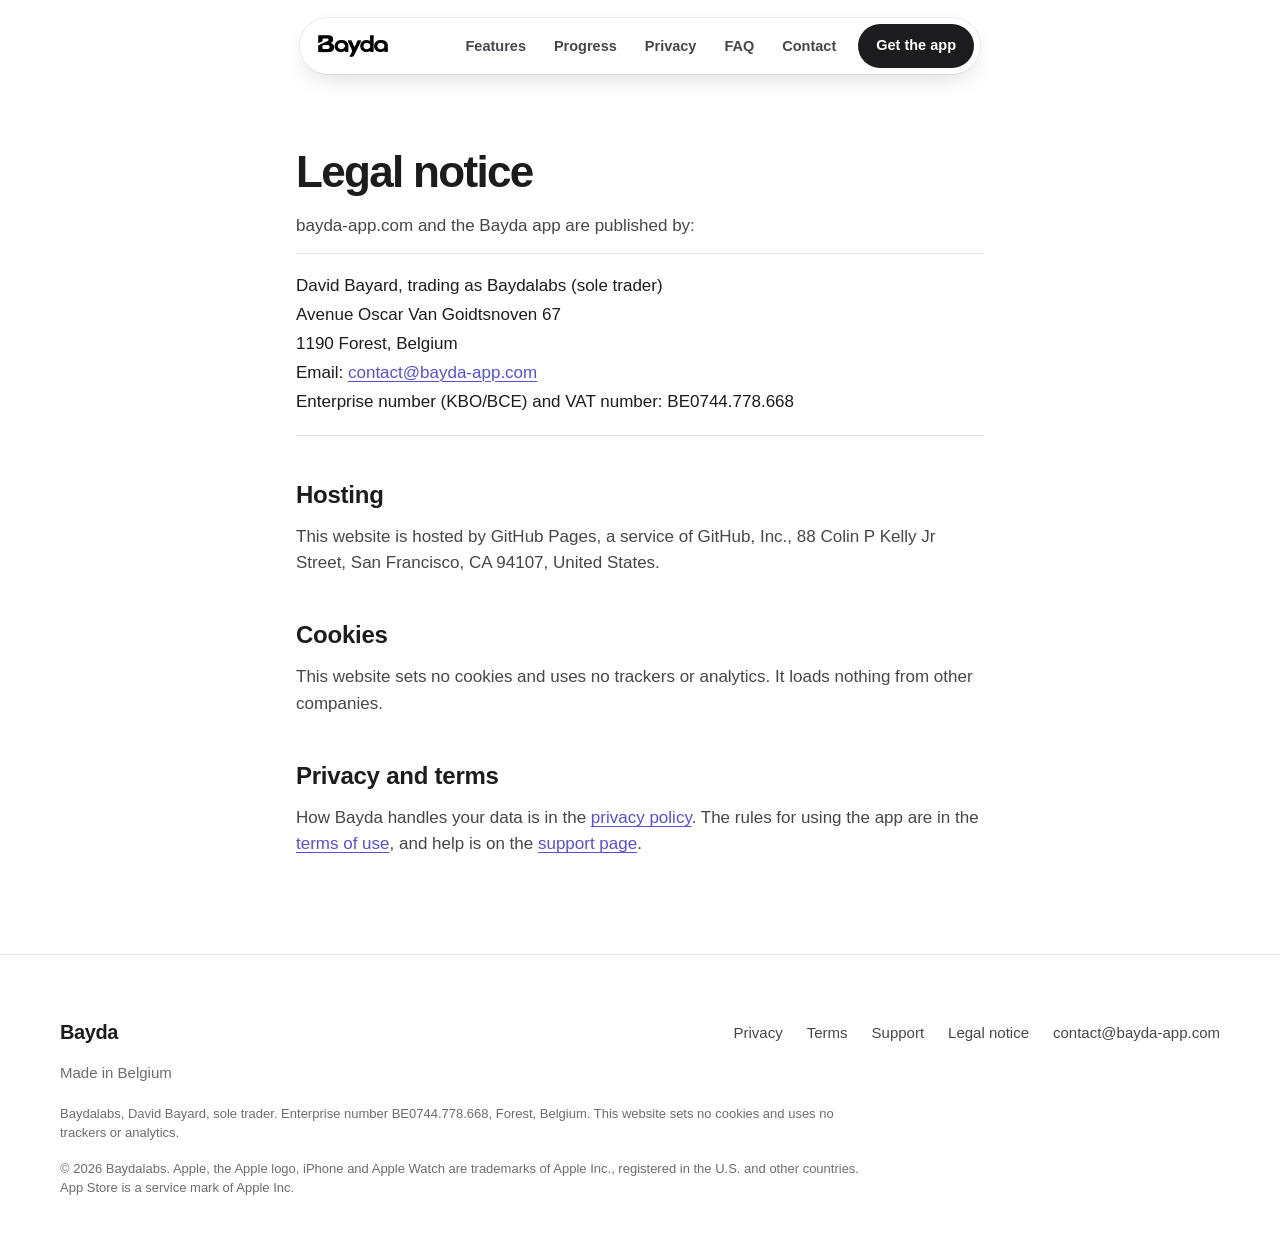
==== commit 25f3d35c: "Publish site from f97cd4cd" ====
--- a/legal/index.html
+++ b/legal/index.html
@@ -70,7 +70,7 @@
         David Bayard, trading as Baydalabs (sole trader)<br>
         Avenue Oscar Van Goidtsnoven 67<br>
         1190 Forest, Belgium<br>
-        Email: <a href="mailto:david@bayda-app.com">david@bayda-app.com</a><br>
+        Email: <a href="mailto:contact@bayda-app.com">contact@bayda-app.com</a><br>
         Enterprise number (KBO/BCE) and VAT number: BE0744.778.668
       </address>
       <h2>Hosting</h2>
@@ -94,7 +94,7 @@
           <li><a href="/terms/">Terms</a></li>
           <li><a href="/support/">Support</a></li>
           <li><a href="/legal/">Legal notice</a></li>
-          <li><a href="mailto:david@bayda-app.com">david@bayda-app.com</a></li>
+          <li><a href="mailto:contact@bayda-app.com">contact@bayda-app.com</a></li>
         </ul>
       </div>
       <p class="fine">Baydalabs, David Bayard, sole trader. Enterprise number BE0744.778.668, Forest, Belgium. This website sets no cookies and uses no trackers or analytics.</p>
--- a/assets/site.css
+++ b/assets/site.css
@@ -248,6 +248,13 @@
   /* the next section slides up over the pinned phone */
   .motion .home .week { position: relative; z-index: 3; margin-top: -40vh; margin-top: -40svh; background: var(--bg);
     border-radius: var(--r-xl) var(--r-xl) 0 0; box-shadow: 0 -12px 34px -12px rgba(30, 30, 70, .16); }
+}
+/* Phones (18 Oct 2026): at +-47vw the cards ended mostly off screen and behind the phone, so only slivers showed. They
+   are smaller here, land overlapping the phone's rim and float in front of it, whole on screen. */
+@media (max-width: 559.98px) {
+  .hero-fan { z-index: 3; }
+  .fan-card { width: 38vw; }
+  .f1, .f2, .f3 { --x: -29vw; } .f4, .f5, .f6 { --x: 29vw; }
 }
 @media (min-width: 560px) and (max-width: 859.98px) {
   .fan-card { width: 230px; }
